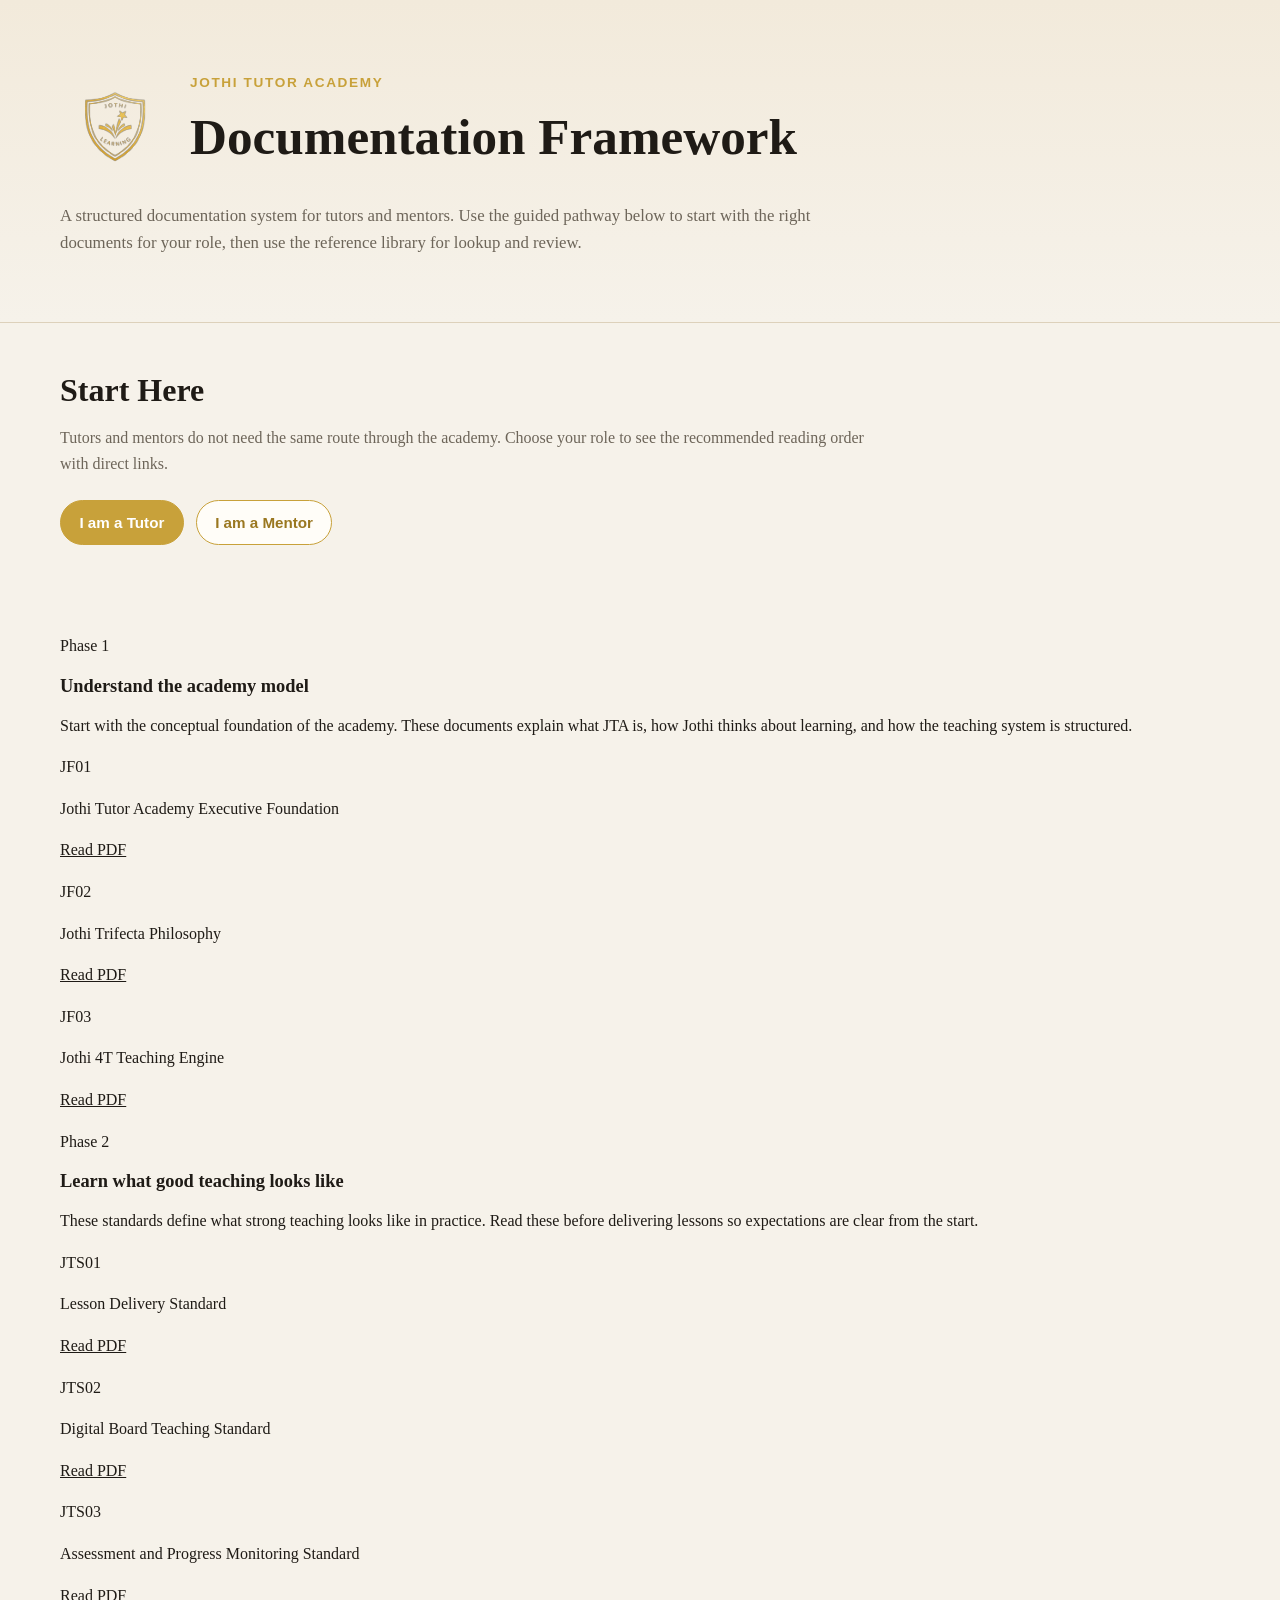
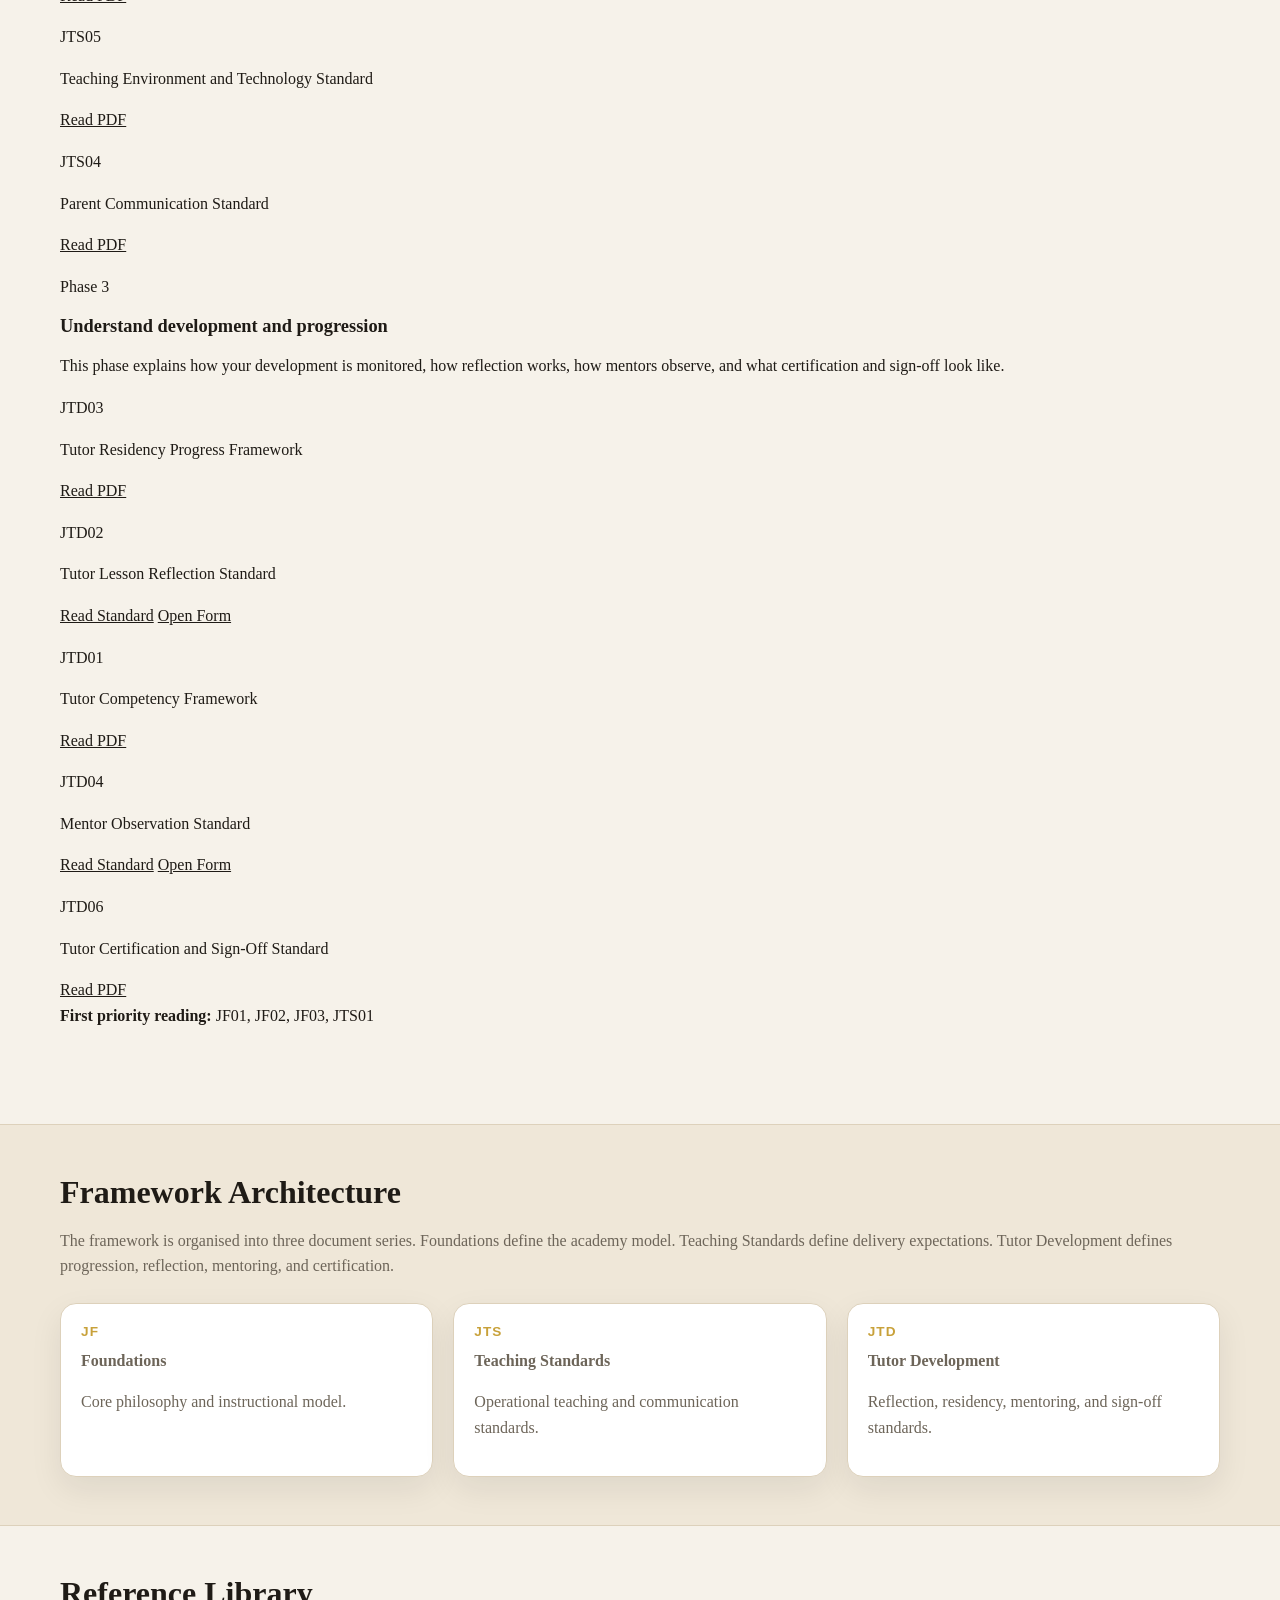
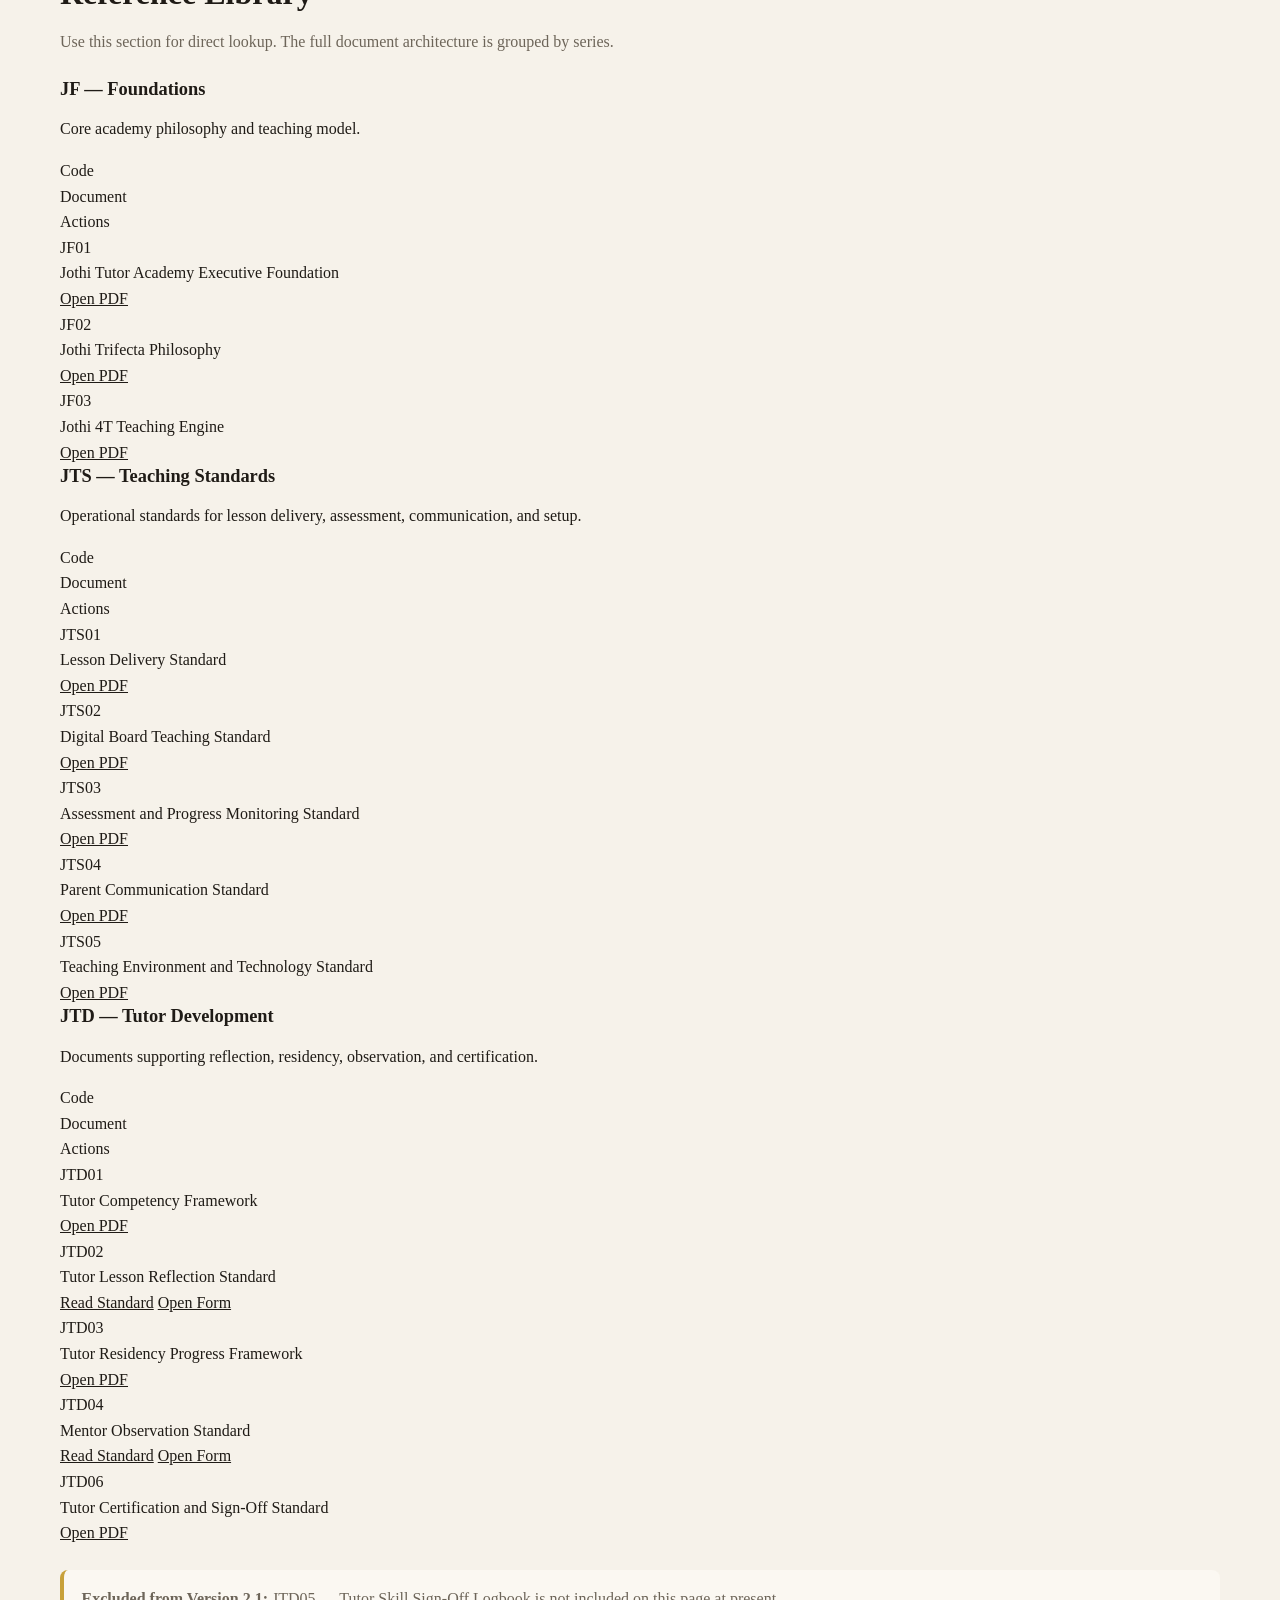
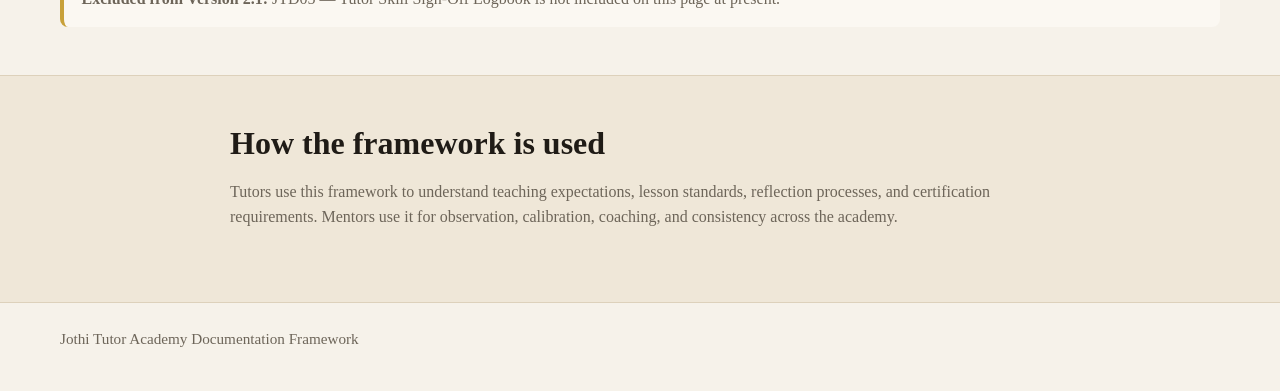
==== index.html @ 6559cfa9 "Update index.html" ====
<!DOCTYPE html>
<html lang="en">
<head>
  <meta charset="UTF-8" />
  <meta name="viewport" content="width=device-width, initial-scale=1.0" />
  <title>Jothi Tutor Academy | Documentation Framework</title>
  <meta
    name="description"
    content="Jothi Tutor Academy documentation framework for tutors and mentors."
  />
  <link rel="stylesheet" href="style.css" />
</head>
<body>
  <header class="site-header">
    <div class="container">
      <div class="brand-lockup">
        <img src="logo.svg" alt="Jothi Learning logo" class="brand-logo" />
        <div class="brand-copy">
          <p class="eyebrow">Jothi Tutor Academy</p>
          <h1>Documentation Framework</h1>
        </div>
      </div>

      <p class="hero-text">
        A structured documentation system for tutors and mentors. Use the guided
        pathway below to start with the right documents for your role, then use
        the reference library for lookup and review.
      </p>
    </div>
  </header>

  <main>
    <section class="pathways-section">
      <div class="container">
        <div class="section-heading narrow">
          <h2>Start Here</h2>
          <p>
            Tutors and mentors do not need the same route through the academy.
            Choose your role to see the recommended reading order with direct links.
          </p>
        </div>

        <div class="role-switcher" role="tablist" aria-label="Choose your role">
          <button
            class="role-tab is-active"
            type="button"
            data-role="tutor"
            aria-selected="true"
            aria-controls="panel-tutor"
            id="tab-tutor"
          >
            I am a Tutor
          </button>

          <button
            class="role-tab"
            type="button"
            data-role="mentor"
            aria-selected="false"
            aria-controls="panel-mentor"
            id="tab-mentor"
          >
            I am a Mentor
          </button>
        </div>

        <div class="role-panels">
          <section
            class="role-panel is-visible"
            id="panel-tutor"
            role="tabpanel"
            aria-labelledby="tab-tutor"
          >
            <div class="phase-grid">
              <article class="phase-card">
                <p class="phase-label">Phase 1</p>
                <h3>Understand the academy model</h3>
                <p class="phase-description">
                  Start with the conceptual foundation of the academy. These documents explain what JTA is,
                  how Jothi thinks about learning, and how the teaching system is structured.
                </p>

                <div class="resource-list">
                  <div class="resource-row">
                    <div class="resource-meta">
                      <p class="resource-code">JF01</p>
                      <p class="resource-title">Jothi Tutor Academy Executive Foundation</p>
                    </div>
                    <div class="resource-actions">
                      <a href="pdfs/JF01.pdf" target="_blank" rel="noopener">Read PDF</a>
                    </div>
                  </div>

                  <div class="resource-row">
                    <div class="resource-meta">
                      <p class="resource-code">JF02</p>
                      <p class="resource-title">Jothi Trifecta Philosophy</p>
                    </div>
                    <div class="resource-actions">
                      <a href="pdfs/JF02.pdf" target="_blank" rel="noopener">Read PDF</a>
                    </div>
                  </div>

                  <div class="resource-row">
                    <div class="resource-meta">
                      <p class="resource-code">JF03</p>
                      <p class="resource-title">Jothi 4T Teaching Engine</p>
                    </div>
                    <div class="resource-actions">
                      <a href="pdfs/JF03.pdf" target="_blank" rel="noopener">Read PDF</a>
                    </div>
                  </div>
                </div>
              </article>

              <article class="phase-card">
                <p class="phase-label">Phase 2</p>
                <h3>Learn what good teaching looks like</h3>
                <p class="phase-description">
                  These standards define what strong teaching looks like in practice. Read these before
                  delivering lessons so expectations are clear from the start.
                </p>

                <div class="resource-list">
                  <div class="resource-row">
                    <div class="resource-meta">
                      <p class="resource-code">JTS01</p>
                      <p class="resource-title">Lesson Delivery Standard</p>
                    </div>
                    <div class="resource-actions">
                      <a href="pdfs/JTS01.pdf" target="_blank" rel="noopener">Read PDF</a>
                    </div>
                  </div>

                  <div class="resource-row">
                    <div class="resource-meta">
                      <p class="resource-code">JTS02</p>
                      <p class="resource-title">Digital Board Teaching Standard</p>
                    </div>
                    <div class="resource-actions">
                      <a href="pdfs/JTS02.pdf" target="_blank" rel="noopener">Read PDF</a>
                    </div>
                  </div>

                  <div class="resource-row">
                    <div class="resource-meta">
                      <p class="resource-code">JTS03</p>
                      <p class="resource-title">Assessment and Progress Monitoring Standard</p>
                    </div>
                    <div class="resource-actions">
                      <a href="pdfs/JTS03.pdf" target="_blank" rel="noopener">Read PDF</a>
                    </div>
                  </div>

                  <div class="resource-row">
                    <div class="resource-meta">
                      <p class="resource-code">JTS05</p>
                      <p class="resource-title">Teaching Environment and Technology Standard</p>
                    </div>
                    <div class="resource-actions">
                      <a href="pdfs/JTS05.pdf" target="_blank" rel="noopener">Read PDF</a>
                    </div>
                  </div>

                  <div class="resource-row">
                    <div class="resource-meta">
                      <p class="resource-code">JTS04</p>
                      <p class="resource-title">Parent Communication Standard</p>
                    </div>
                    <div class="resource-actions">
                      <a href="pdfs/JTS04.pdf" target="_blank" rel="noopener">Read PDF</a>
                    </div>
                  </div>
                </div>
              </article>

              <article class="phase-card">
                <p class="phase-label">Phase 3</p>
                <h3>Understand development and progression</h3>
                <p class="phase-description">
                  This phase explains how your development is monitored, how reflection works, how mentors observe,
                  and what certification and sign-off look like.
                </p>

                <div class="resource-list">
                  <div class="resource-row">
                    <div class="resource-meta">
                      <p class="resource-code">JTD03</p>
                      <p class="resource-title">Tutor Residency Progress Framework</p>
                    </div>
                    <div class="resource-actions">
                      <a href="pdfs/JTD03.pdf" target="_blank" rel="noopener">Read PDF</a>
                    </div>
                  </div>

                  <div class="resource-row">
                    <div class="resource-meta">
                      <p class="resource-code">JTD02</p>
                      <p class="resource-title">Tutor Lesson Reflection Standard</p>
                    </div>
                    <div class="resource-actions">
                      <a href="pdfs/JTD02.pdf" target="_blank" rel="noopener">Read Standard</a>
                      <a href="PASTE-YOUR-JTD02-GOOGLE-FORM-URL-HERE" target="_blank" rel="noopener">Open Form</a>
                    </div>
                  </div>

                  <div class="resource-row">
                    <div class="resource-meta">
                      <p class="resource-code">JTD01</p>
                      <p class="resource-title">Tutor Competency Framework</p>
                    </div>
                    <div class="resource-actions">
                      <a href="pdfs/JTD01.pdf" target="_blank" rel="noopener">Read PDF</a>
                    </div>
                  </div>

                  <div class="resource-row">
                    <div class="resource-meta">
                      <p class="resource-code">JTD04</p>
                      <p class="resource-title">Mentor Observation Standard</p>
                    </div>
                    <div class="resource-actions">
                      <a href="pdfs/JTD04.pdf" target="_blank" rel="noopener">Read Standard</a>
                      <a href="PASTE-YOUR-JTD04-GOOGLE-FORM-URL-HERE" target="_blank" rel="noopener">Open Form</a>
                    </div>
                  </div>

                  <div class="resource-row">
                    <div class="resource-meta">
                      <p class="resource-code">JTD06</p>
                      <p class="resource-title">Tutor Certification and Sign-Off Standard</p>
                    </div>
                    <div class="resource-actions">
                      <a href="pdfs/JTD06.pdf" target="_blank" rel="noopener">Read PDF</a>
                    </div>
                  </div>
                </div>

                <div class="priority-note">
                  <strong>First priority reading:</strong> JF01, JF02, JF03, JTS01
                </div>
              </article>
            </div>
          </section>

          <section
            class="role-panel"
            id="panel-mentor"
            role="tabpanel"
            aria-labelledby="tab-mentor"
            hidden
          >
            <div class="phase-grid">
              <article class="phase-card">
                <p class="phase-label">Phase 1</p>
                <h3>Understand the academy model</h3>
                <p class="phase-description">
                  Start with the academy foundation, the Trifecta philosophy, and the 4T teaching model.
                  This gives the conceptual frame for all mentoring decisions.
                </p>

                <div class="resource-list">
                  <div class="resource-row">
                    <div class="resource-meta">
                      <p class="resource-code">JF01</p>
                      <p class="resource-title">Jothi Tutor Academy Executive Foundation</p>
                    </div>
                    <div class="resource-actions">
                      <a href="pdfs/JF01.pdf" target="_blank" rel="noopener">Read PDF</a>
                    </div>
                  </div>

                  <div class="resource-row">
                    <div class="resource-meta">
                      <p class="resource-code">JF02</p>
                      <p class="resource-title">Jothi Trifecta Philosophy</p>
                    </div>
                    <div class="resource-actions">
                      <a href="pdfs/JF02.pdf" target="_blank" rel="noopener">Read PDF</a>
                    </div>
                  </div>

                  <div class="resource-row">
                    <div class="resource-meta">
                      <p class="resource-code">JF03</p>
                      <p class="resource-title">Jothi 4T Teaching Engine</p>
                    </div>
                    <div class="resource-actions">
                      <a href="pdfs/JF03.pdf" target="_blank" rel="noopener">Read PDF</a>
                    </div>
                  </div>
                </div>
              </article>

              <article class="phase-card">
                <p class="phase-label">Phase 2</p>
                <h3>Understand mentor-facing development logic</h3>
                <p class="phase-description">
                  This phase explains the tutor development pathway, competency model, reflection process,
                  mentor observation, and final certification logic.
                </p>

                <div class="resource-list">
                  <div class="resource-row">
                    <div class="resource-meta">
                      <p class="resource-code">JTD03</p>
                      <p class="resource-title">Tutor Residency Progress Framework</p>
                    </div>
                    <div class="resource-actions">
                      <a href="pdfs/JTD03.pdf" target="_blank" rel="noopener">Read PDF</a>
                    </div>
                  </div>

                  <div class="resource-row">
                    <div class="resource-meta">
                      <p class="resource-code">JTD01</p>
                      <p class="resource-title">Tutor Competency Framework</p>
                    </div>
                    <div class="resource-actions">
                      <a href="pdfs/JTD01.pdf" target="_blank" rel="noopener">Read PDF</a>
                    </div>
                  </div>

                  <div class="resource-row">
                    <div class="resource-meta">
                      <p class="resource-code">JTD02</p>
                      <p class="resource-title">Tutor Lesson Reflection Standard</p>
                    </div>
                    <div class="resource-actions">
                      <a href="pdfs/JTD02.pdf" target="_blank" rel="noopener">Read Standard</a>
                      <a href="PASTE-YOUR-JTD02-GOOGLE-FORM-URL-HERE" target="_blank" rel="noopener">Open Form</a>
                    </div>
                  </div>

                  <div class="resource-row">
                    <div class="resource-meta">
                      <p class="resource-code">JTD04</p>
                      <p class="resource-title">Mentor Observation Standard</p>
                    </div>
                    <div class="resource-actions">
                      <a href="pdfs/JTD04.pdf" target="_blank" rel="noopener">Read Standard</a>
                      <a href="PASTE-YOUR-JTD04-GOOGLE-FORM-URL-HERE" target="_blank" rel="noopener">Open Form</a>
                    </div>
                  </div>

                  <div class="resource-row">
                    <div class="resource-meta">
                      <p class="resource-code">JTD06</p>
                      <p class="resource-title">Tutor Certification and Sign-Off Standard</p>
                    </div>
                    <div class="resource-actions">
                      <a href="pdfs/JTD06.pdf" target="_blank" rel="noopener">Read PDF</a>
                    </div>
                  </div>
                </div>
              </article>

              <article class="phase-card">
                <p class="phase-label">Phase 3</p>
                <h3>Calibrate against teaching standards</h3>
                <p class="phase-description">
                  Read these standards after the development logic so your lesson observations, feedback,
                  and coaching are grounded in the academy’s operational teaching expectations.
                </p>

                <div class="resource-list">
                  <div class="resource-row">
                    <div class="resource-meta">
                      <p class="resource-code">JTS01</p>
                      <p class="resource-title">Lesson Delivery Standard</p>
                    </div>
                    <div class="resource-actions">
                      <a href="pdfs/JTS01.pdf" target="_blank" rel="noopener">Read PDF</a>
                    </div>
                  </div>

                  <div class="resource-row">
                    <div class="resource-meta">
                      <p class="resource-code">JTS02</p>
                      <p class="resource-title">Digital Board Teaching Standard</p>
                    </div>
                    <div class="resource-actions">
                      <a href="pdfs/JTS02.pdf" target="_blank" rel="noopener">Read PDF</a>
                    </div>
                  </div>

                  <div class="resource-row">
                    <div class="resource-meta">
                      <p class="resource-code">JTS03</p>
                      <p class="resource-title">Assessment and Progress Monitoring Standard</p>
                    </div>
                    <div class="resource-actions">
                      <a href="pdfs/JTS03.pdf" target="_blank" rel="noopener">Read PDF</a>
                    </div>
                  </div>

                  <div class="resource-row">
                    <div class="resource-meta">
                      <p class="resource-code">JTS05</p>
                      <p class="resource-title">Teaching Environment and Technology Standard</p>
                    </div>
                    <div class="resource-actions">
                      <a href="pdfs/JTS05.pdf" target="_blank" rel="noopener">Read PDF</a>
                    </div>
                  </div>

                  <div class="resource-row">
                    <div class="resource-meta">
                      <p class="resource-code">JTS04</p>
                      <p class="resource-title">Parent Communication Standard</p>
                    </div>
                    <div class="resource-actions">
                      <a href="pdfs/JTS04.pdf" target="_blank" rel="noopener">Read PDF</a>
                    </div>
                  </div>
                </div>

                <div class="priority-note">
                  <strong>First priority reading:</strong> JF03, JTD04, JTD01, JTS01
                </div>
              </article>
            </div>
          </section>
        </div>
      </div>
    </section>

    <section class="overview alt-section">
      <div class="container">
        <div class="section-heading">
          <h2>Framework Architecture</h2>
          <p>
            The framework is organised into three document series. Foundations define the academy model.
            Teaching Standards define delivery expectations. Tutor Development defines progression,
            reflection, mentoring, and certification.
          </p>
        </div>

        <div class="architecture-grid">
          <div class="architecture-card">
            <h3>JF</h3>
            <p class="architecture-title">Foundations</p>
            <p>Core philosophy and instructional model.</p>
          </div>

          <div class="architecture-card">
            <h3>JTS</h3>
            <p class="architecture-title">Teaching Standards</p>
            <p>Operational teaching and communication standards.</p>
          </div>

          <div class="architecture-card">
            <h3>JTD</h3>
            <p class="architecture-title">Tutor Development</p>
            <p>Reflection, residency, mentoring, and sign-off standards.</p>
          </div>
        </div>
      </div>
    </section>

    <section class="library-section">
      <div class="container">
        <div class="section-heading">
          <h2>Reference Library</h2>
          <p>
            Use this section for direct lookup. The full document architecture is grouped by series.
          </p>
        </div>

        <div class="library-group">
          <div class="library-header">
            <h3>JF — Foundations</h3>
            <p>Core academy philosophy and teaching model.</p>
          </div>

          <div class="library-table">
            <div class="library-row library-row-head">
              <div>Code</div>
              <div>Document</div>
              <div>Actions</div>
            </div>

            <div class="library-row">
              <div class="library-code">JF01</div>
              <div class="library-title">Jothi Tutor Academy Executive Foundation</div>
              <div class="library-actions">
                <a href="pdfs/JF01.pdf" target="_blank" rel="noopener">Open PDF</a>
              </div>
            </div>

            <div class="library-row">
              <div class="library-code">JF02</div>
              <div class="library-title">Jothi Trifecta Philosophy</div>
              <div class="library-actions">
                <a href="pdfs/JF02.pdf" target="_blank" rel="noopener">Open PDF</a>
              </div>
            </div>

            <div class="library-row">
              <div class="library-code">JF03</div>
              <div class="library-title">Jothi 4T Teaching Engine</div>
              <div class="library-actions">
                <a href="pdfs/JF03.pdf" target="_blank" rel="noopener">Open PDF</a>
              </div>
            </div>
          </div>
        </div>

        <div class="library-group">
          <div class="library-header">
            <h3>JTS — Teaching Standards</h3>
            <p>Operational standards for lesson delivery, assessment, communication, and setup.</p>
          </div>

          <div class="library-table">
            <div class="library-row library-row-head">
              <div>Code</div>
              <div>Document</div>
              <div>Actions</div>
            </div>

            <div class="library-row">
              <div class="library-code">JTS01</div>
              <div class="library-title">Lesson Delivery Standard</div>
              <div class="library-actions">
                <a href="pdfs/JTS01.pdf" target="_blank" rel="noopener">Open PDF</a>
              </div>
            </div>

            <div class="library-row">
              <div class="library-code">JTS02</div>
              <div class="library-title">Digital Board Teaching Standard</div>
              <div class="library-actions">
                <a href="pdfs/JTS02.pdf" target="_blank" rel="noopener">Open PDF</a>
              </div>
            </div>

            <div class="library-row">
              <div class="library-code">JTS03</div>
              <div class="library-title">Assessment and Progress Monitoring Standard</div>
              <div class="library-actions">
                <a href="pdfs/JTS03.pdf" target="_blank" rel="noopener">Open PDF</a>
              </div>
            </div>

            <div class="library-row">
              <div class="library-code">JTS04</div>
              <div class="library-title">Parent Communication Standard</div>
              <div class="library-actions">
                <a href="pdfs/JTS04.pdf" target="_blank" rel="noopener">Open PDF</a>
              </div>
            </div>

            <div class="library-row">
              <div class="library-code">JTS05</div>
              <div class="library-title">Teaching Environment and Technology Standard</div>
              <div class="library-actions">
                <a href="pdfs/JTS05.pdf" target="_blank" rel="noopener">Open PDF</a>
              </div>
            </div>
          </div>
        </div>

        <div class="library-group">
          <div class="library-header">
            <h3>JTD — Tutor Development</h3>
            <p>Documents supporting reflection, residency, observation, and certification.</p>
          </div>

          <div class="library-table">
            <div class="library-row library-row-head">
              <div>Code</div>
              <div>Document</div>
              <div>Actions</div>
            </div>

            <div class="library-row">
              <div class="library-code">JTD01</div>
              <div class="library-title">Tutor Competency Framework</div>
              <div class="library-actions">
                <a href="pdfs/JTD01.pdf" target="_blank" rel="noopener">Open PDF</a>
              </div>
            </div>

            <div class="library-row">
              <div class="library-code">JTD02</div>
              <div class="library-title">Tutor Lesson Reflection Standard</div>
              <div class="library-actions">
                <a href="pdfs/JTD02.pdf" target="_blank" rel="noopener">Read Standard</a>
                <a href="PASTE-YOUR-JTD02-GOOGLE-FORM-URL-HERE" target="_blank" rel="noopener">Open Form</a>
              </div>
            </div>

            <div class="library-row">
              <div class="library-code">JTD03</div>
              <div class="library-title">Tutor Residency Progress Framework</div>
              <div class="library-actions">
                <a href="pdfs/JTD03.pdf" target="_blank" rel="noopener">Open PDF</a>
              </div>
            </div>

            <div class="library-row">
              <div class="library-code">JTD04</div>
              <div class="library-title">Mentor Observation Standard</div>
              <div class="library-actions">
                <a href="pdfs/JTD04.pdf" target="_blank" rel="noopener">Read Standard</a>
                <a href="PASTE-YOUR-JTD04-GOOGLE-FORM-URL-HERE" target="_blank" rel="noopener">Open Form</a>
              </div>
            </div>

            <div class="library-row">
              <div class="library-code">JTD06</div>
              <div class="library-title">Tutor Certification and Sign-Off Standard</div>
              <div class="library-actions">
                <a href="pdfs/JTD06.pdf" target="_blank" rel="noopener">Open PDF</a>
              </div>
            </div>
          </div>

          <div class="excluded-note" role="note" aria-label="Excluded document note">
            <strong>Excluded from Version 2.1:</strong>
            JTD05 — Tutor Skill Sign-Off Logbook is not included on this page at present.
          </div>
        </div>
      </div>
    </section>

    <section class="usage-section alt-section">
      <div class="container narrow">
        <div class="section-heading">
          <h2>How the framework is used</h2>
          <p>
            Tutors use this framework to understand teaching expectations, lesson standards,
            reflection processes, and certification requirements. Mentors use it for observation,
            calibration, coaching, and consistency across the academy.
          </p>
        </div>
      </div>
    </section>
  </main>

  <footer class="site-footer">
    <div class="container">
      <p>Jothi Tutor Academy Documentation Framework</p>
    </div>
  </footer>

  <script src="script.js"></script>
</body>
</html>
---- style.css ----
:root {
  --bg: #f6f2ea;
  --surface: #ffffff;
  --surface-alt: #efe7d8;
  --text: #1f1b16;
  --muted: #6d6559;
  --border: #ddd1bb;
  --accent: #c8a13a;
  --accent-dark: #9a7720;
  --shadow: 0 12px 32px rgba(31, 27, 22, 0.08);
  --radius: 16px;
  --max-width: 1160px;
}

* {
  box-sizing: border-box;
}

html {
  scroll-behavior: smooth;
}

body {
  margin: 0;
  font-family: Georgia, "Times New Roman", serif;
  background: var(--bg);
  color: var(--text);
  line-height: 1.6;
}

a {
  color: inherit;
}

.container {
  width: min(var(--max-width), calc(100% - 2rem));
  margin: 0 auto;
}

.narrow {
  max-width: 820px;
}

.site-header {
  padding: 4.5rem 0 3rem;
  background: linear-gradient(to bottom, #f2eadb 0%, #f6f2ea 100%);
  border-bottom: 1px solid var(--border);
}

.brand-lockup {
  display: flex;
  align-items: center;
  gap: 1.25rem;
  margin-bottom: 1.25rem;
}

.brand-logo {
  width: 110px;
  height: auto;
  display: block;
  flex-shrink: 0;
}

.brand-copy {
  min-width: 0;
}

.eyebrow {
  margin: 0 0 0.75rem;
  font-size: 0.85rem;
  font-weight: 700;
  letter-spacing: 0.12em;
  text-transform: uppercase;
  color: var(--accent);
  font-family: Arial, Helvetica, sans-serif;
}

h1,
h2,
h3,
h4 {
  margin-top: 0;
  line-height: 1.2;
  color: var(--text);
}

h1 {
  font-size: clamp(2rem, 4vw, 3.4rem);
  margin-bottom: 1rem;
}

h2 {
  font-size: clamp(1.5rem, 2.5vw, 2.1rem);
  margin-bottom: 0.75rem;
}

h3 {
  font-size: 1.15rem;
  margin-bottom: 0.6rem;
}

h4 {
  font-size: 1rem;
}

.hero-text,
.section-heading p,
.series-header p,
.doc-description,
.architecture-card p,
.excluded-note,
.site-footer p,
.pathway-note p {
  color: var(--muted);
}

.hero-text {
  max-width: 760px;
  font-size: 1.05rem;
}

section {
  padding: 3rem 0;
}

.alt-section {
  background: var(--surface-alt);
  border-top: 1px solid var(--border);
  border-bottom: 1px solid var(--border);
}

.section-heading,
.series-header {
  margin-bottom: 1.5rem;
}

.architecture-grid,
.card-grid {
  display: grid;
  gap: 1.25rem;
}

.architecture-grid {
  grid-template-columns: repeat(3, minmax(0, 1fr));
}

.card-grid {
  grid-template-columns: repeat(3, minmax(0, 1fr));
}

.architecture-card,
.doc-card,
.pathway-card {
  background: var(--surface);
  border: 1px solid var(--border);
  border-radius: var(--radius);
  padding: 1.25rem;
  box-shadow: var(--shadow);
}

.architecture-card h3,
.doc-code {
  margin: 0 0 0.45rem;
  color: var(--accent);
  font-family: Arial, Helvetica, sans-serif;
  font-weight: 700;
  letter-spacing: 0.08em;
  text-transform: uppercase;
  font-size: 0.85rem;
}

.architecture-title {
  margin: 0 0 0.4rem;
  font-weight: 700;
  color: var(--text);
}

.doc-card h3 {
  min-height: 3.2rem;
}

.doc-description {
  margin-bottom: 1rem;
}

.actions {
  display: flex;
  flex-wrap: wrap;
  gap: 0.75rem;
  margin-top: auto;
}

.actions a {
  display: inline-flex;
  align-items: center;
  justify-content: center;
  min-height: 42px;
  padding: 0.7rem 1rem;
  text-decoration: none;
  border-radius: 999px;
  border: 1px solid var(--accent);
  color: var(--accent-dark);
  background: #fffdf8;
  font-family: Arial, Helvetica, sans-serif;
  font-size: 0.95rem;
  font-weight: 600;
  transition: background 0.2s ease, color 0.2s ease, border-color 0.2s ease, transform 0.2s ease;
}

.actions a:hover,
.actions a:focus {
  background: var(--accent);
  color: #ffffff;
  border-color: var(--accent);
  outline: none;
  transform: translateY(-1px);
}

.excluded-note {
  margin-top: 1.5rem;
  padding: 1rem 1.1rem;
  border-left: 4px solid var(--accent);
  background: #fbf8f2;
  border-radius: 8px;
}

.pathways-section {
  padding: 3rem 0;
}

.role-switcher {
  display: flex;
  flex-wrap: wrap;
  gap: 0.75rem;
  margin: 1.5rem 0;
}

.role-tab {
  appearance: none;
  border: 1px solid var(--accent);
  background: #fffdf8;
  color: var(--accent-dark);
  border-radius: 999px;
  padding: 0.8rem 1.15rem;
  font-family: Arial, Helvetica, sans-serif;
  font-size: 0.95rem;
  font-weight: 600;
  cursor: pointer;
  transition: background 0.2s ease, color 0.2s ease, border-color 0.2s ease;
}

.role-tab:hover,
.role-tab:focus {
  background: #f5ecd4;
  outline: none;
}

.role-tab.is-active {
  background: var(--accent);
  color: #ffffff;
  border-color: var(--accent);
}

.role-panels {
  display: block;
}

.role-panel {
  display: none;
}

.role-panel.is-visible {
  display: block;
}

.pathway-label {
  margin: 0 0 0.6rem;
  color: var(--accent);
  font-family: Arial, Helvetica, sans-serif;
  font-size: 0.82rem;
  font-weight: 700;
  letter-spacing: 0.08em;
  text-transform: uppercase;
}

.pathway-card h3 {
  margin-bottom: 1rem;
}

.pathway-phase + .pathway-phase {
  margin-top: 1.1rem;
}

.pathway-phase h4 {
  margin: 0 0 0.55rem;
  font-size: 1rem;
  color: var(--text);
}

.pathway-phase ul {
  margin: 0;
  padding-left: 1.2rem;
}

.pathway-phase li {
  margin-bottom: 0.45rem;
  color: var(--muted);
}

.pathway-phase a {
  text-decoration: none;
  color: var(--accent-dark);
}

.pathway-phase a:hover,
.pathway-phase a:focus {
  text-decoration: underline;
}

.pathway-note {
  margin-top: 1.25rem;
  padding-top: 1rem;
  border-top: 1px solid var(--border);
}

.doc-card {
  scroll-margin-top: 100px;
}

.site-footer {
  padding: 1.5rem 0 2.5rem;
}

.site-footer p {
  margin: 0;
  font-size: 0.95rem;
}

@media (max-width: 960px) {
  .architecture-grid,
  .card-grid {
    grid-template-columns: repeat(2, minmax(0, 1fr));
  }
}

@media (max-width: 640px) {
  .site-header {
    padding: 3.5rem 0 2.5rem;
  }

  section {
    padding: 2.25rem 0;
  }

  .architecture-grid,
  .card-grid {
    grid-template-columns: 1fr;
  }

  .doc-card h3 {
    min-height: auto;
  }

  .actions {
    flex-direction: column;
  }

  .actions a {
    width: 100%;
  }

  .brand-lockup {
    flex-direction: column;
    align-items: flex-start;
    gap: 0.9rem;
  }

  .brand-logo {
    width: 82px;
  }

  .role-switcher {
    flex-direction: column;
  }

  .role-tab {
    width: 100%;
    text-align: left;
  }
}
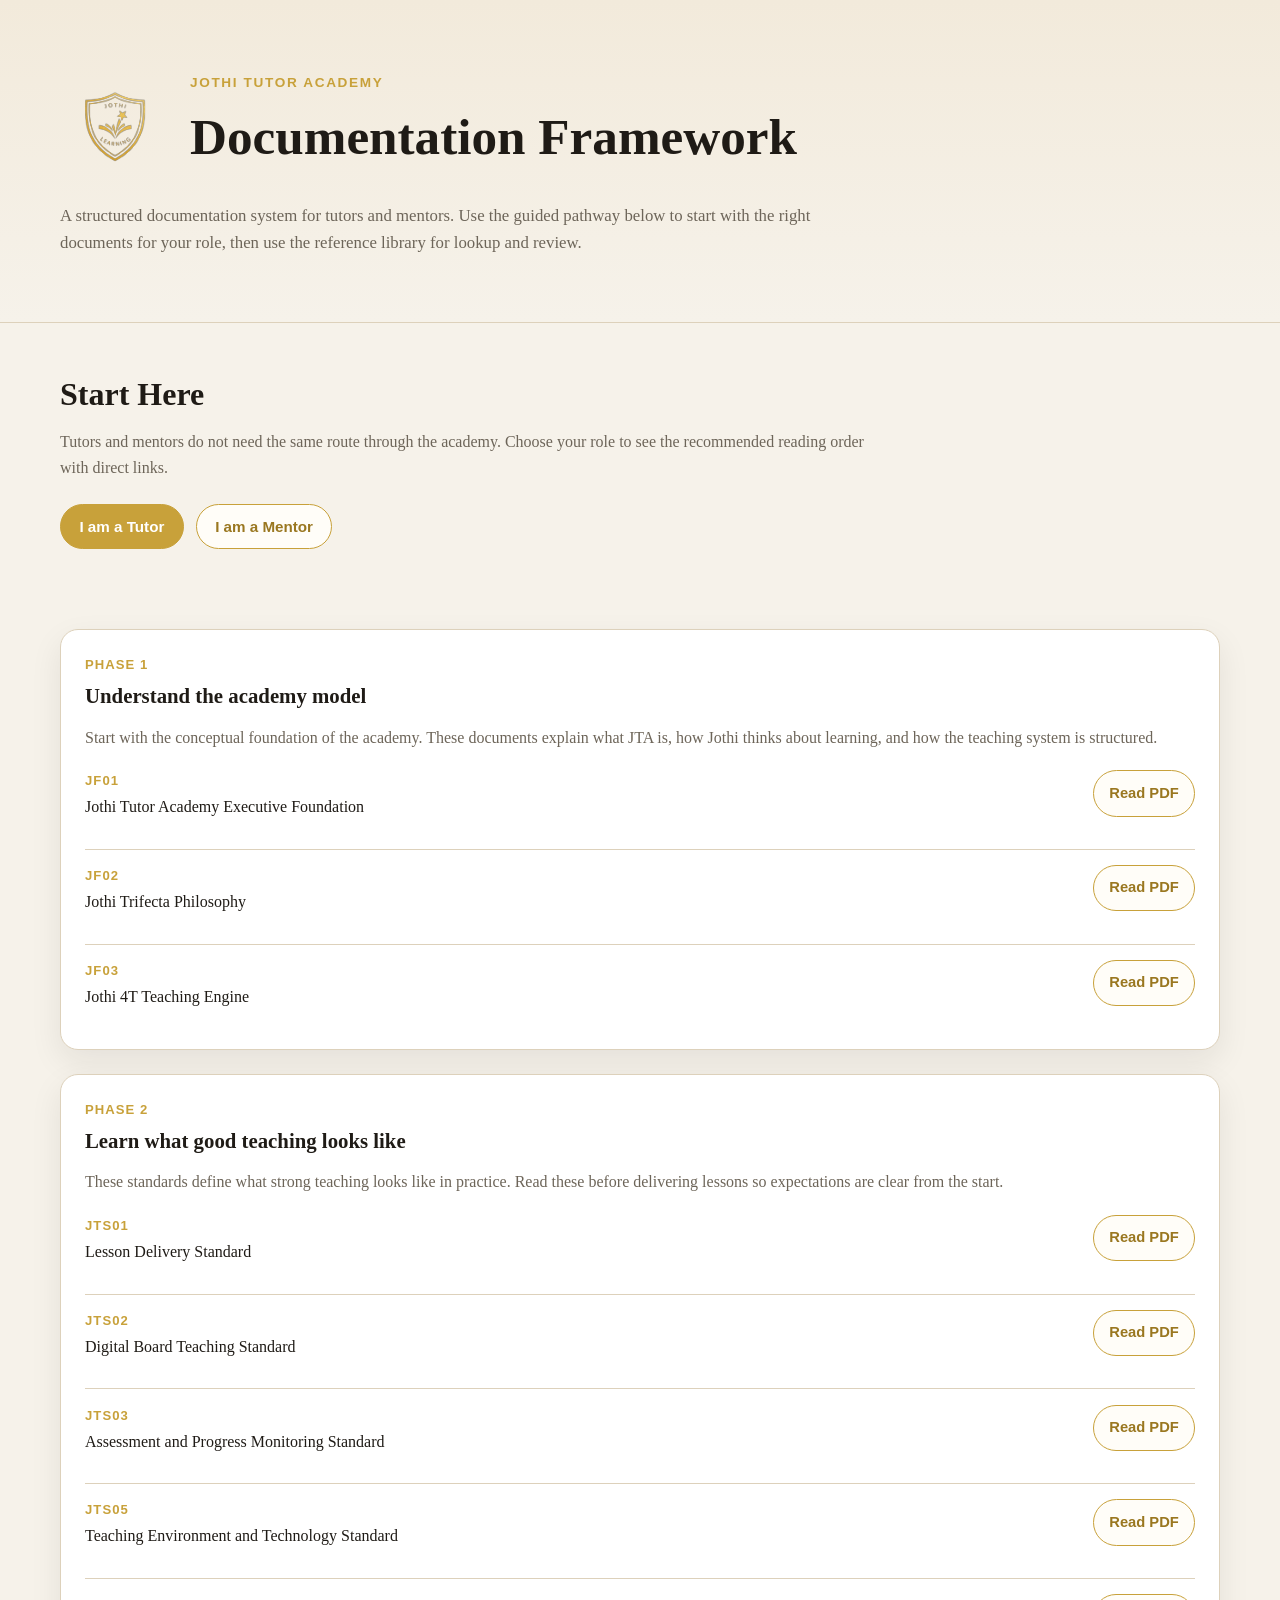
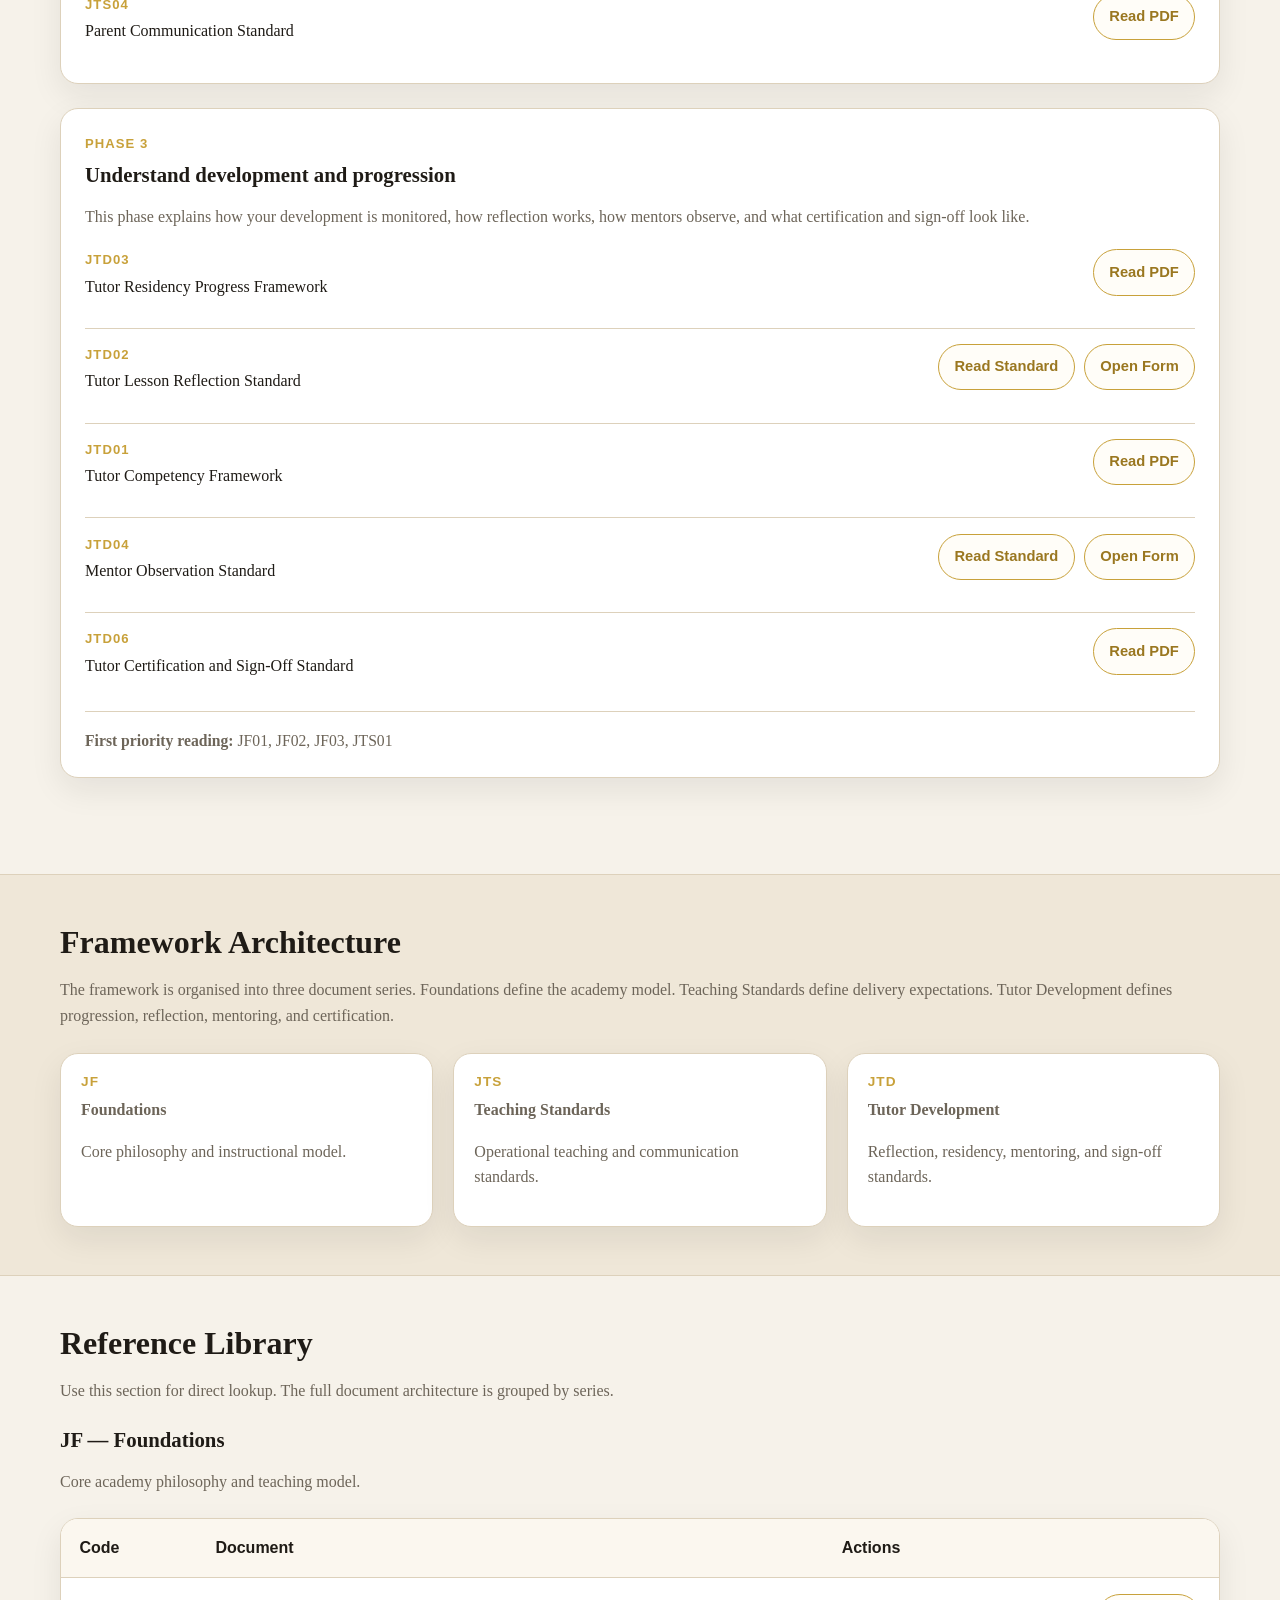
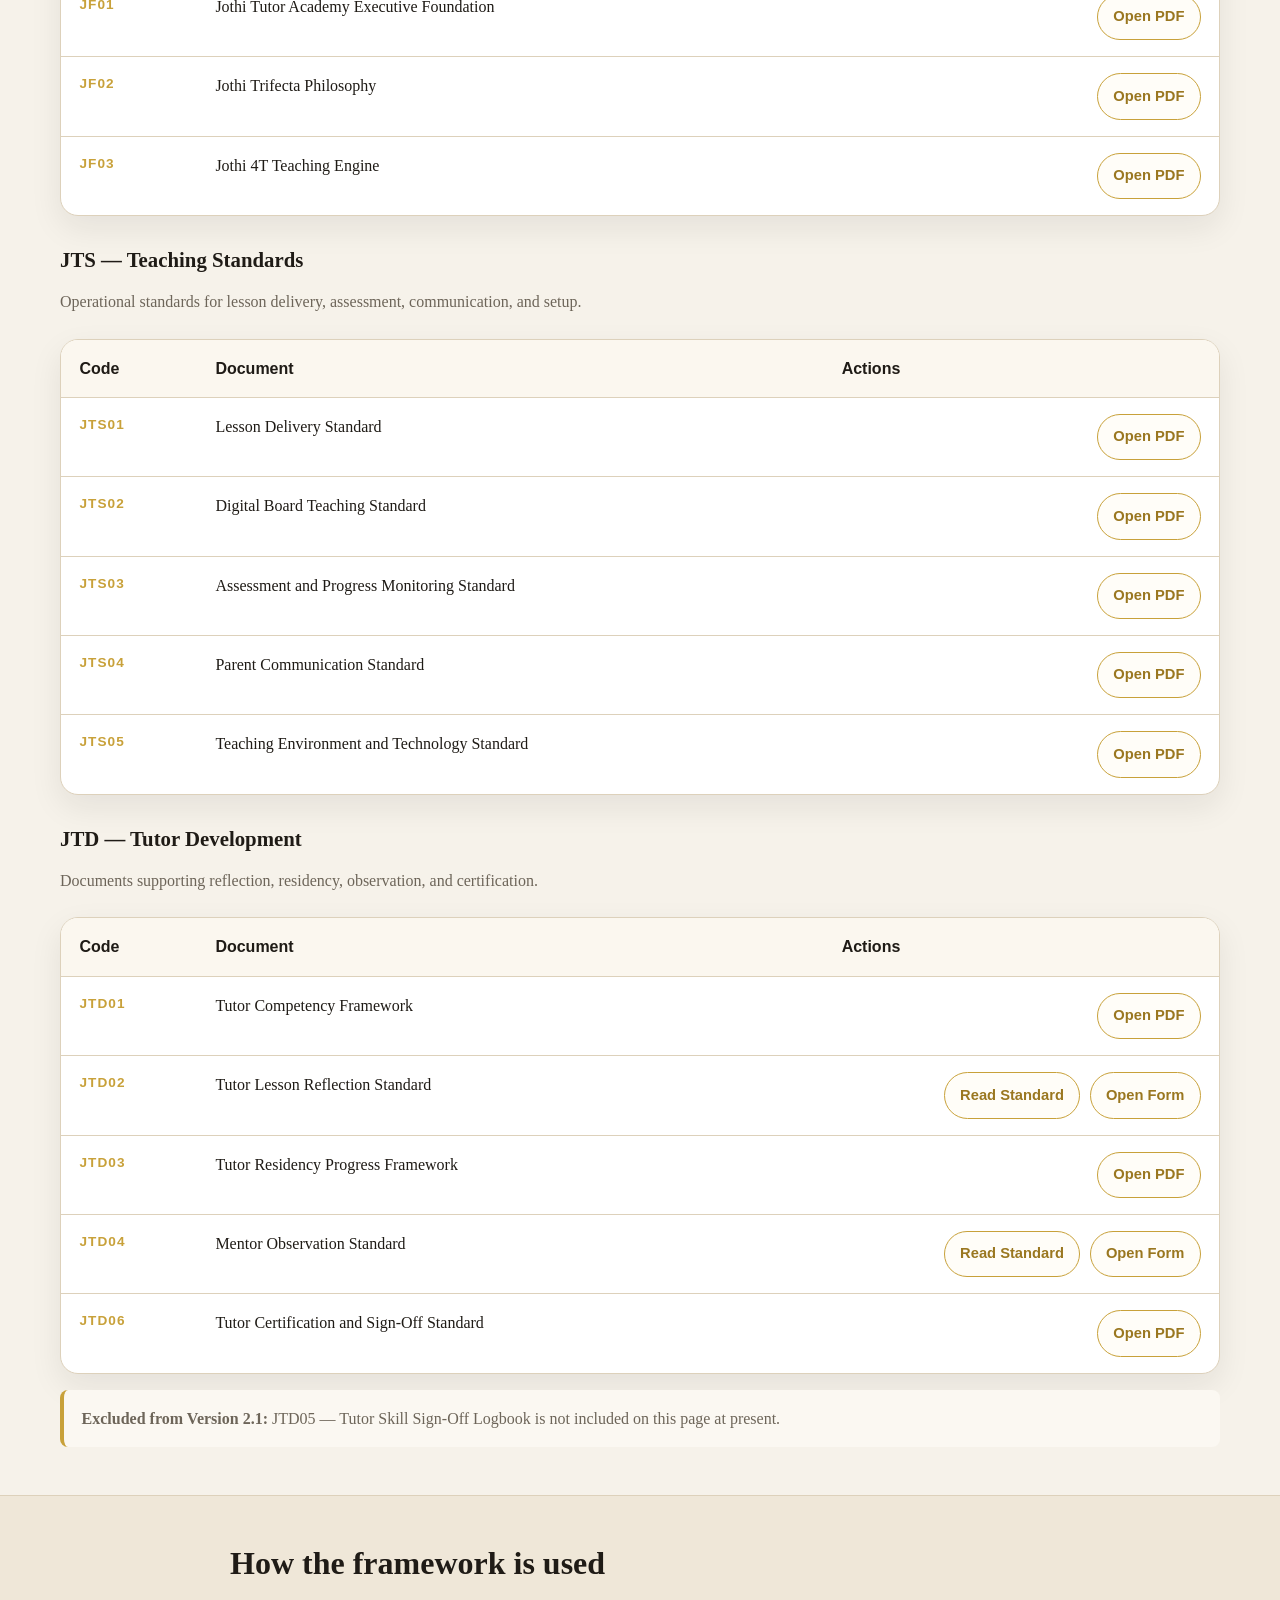
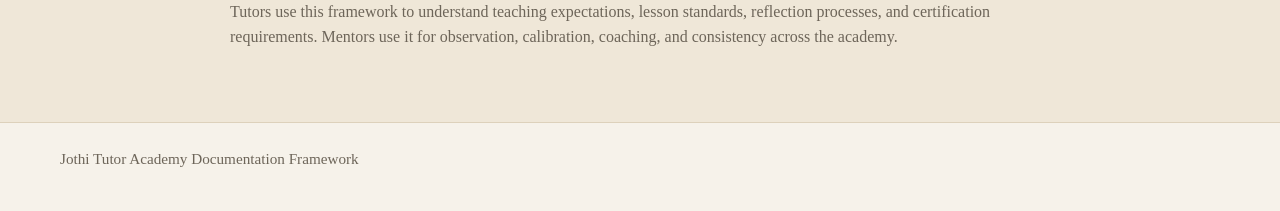
==== commit c47a0826: "Update print statement from 'Hello' to 'Goodbye'" ====
--- a/index.html
+++ b/index.html
@@ -200,7 +200,7 @@
                     </div>
                     <div class="resource-actions">
                       <a href="pdfs/JTD02.pdf" target="_blank" rel="noopener">Read Standard</a>
-                      <a href="PASTE-YOUR-JTD02-GOOGLE-FORM-URL-HERE" target="_blank" rel="noopener">Open Form</a>
+                      <a href="https://forms.gle/5dKQGjmGvxsYjr716" target="_blank" rel="noopener">Open Form</a>
                     </div>
                   </div>
 
--- a/style.css
+++ b/style.css
@@ -8,7 +8,7 @@
   --accent: #c8a13a;
   --accent-dark: #9a7720;
   --shadow: 0 12px 32px rgba(31, 27, 22, 0.08);
-  --radius: 16px;
+  --radius: 18px;
   --max-width: 1160px;
 }
 
@@ -77,8 +77,7 @@
 
 h1,
 h2,
-h3,
-h4 {
+h3 {
   margin-top: 0;
   line-height: 1.2;
   color: var(--text);
@@ -95,22 +94,18 @@
 }
 
 h3 {
-  font-size: 1.15rem;
-  margin-bottom: 0.6rem;
-}
-
-h4 {
-  font-size: 1rem;
+  font-size: 1.3rem;
+  margin-bottom: 0.75rem;
 }
 
 .hero-text,
 .section-heading p,
-.series-header p,
-.doc-description,
+.library-header p,
 .architecture-card p,
 .excluded-note,
 .site-footer p,
-.pathway-note p {
+.phase-description,
+.priority-note {
   color: var(--muted);
 }
 
@@ -130,109 +125,19 @@
 }
 
 .section-heading,
-.series-header {
+.library-header {
   margin-bottom: 1.5rem;
 }
 
-.architecture-grid,
-.card-grid {
-  display: grid;
-  gap: 1.25rem;
-}
-
-.architecture-grid {
-  grid-template-columns: repeat(3, minmax(0, 1fr));
-}
-
-.card-grid {
-  grid-template-columns: repeat(3, minmax(0, 1fr));
-}
-
-.architecture-card,
-.doc-card,
-.pathway-card {
-  background: var(--surface);
-  border: 1px solid var(--border);
-  border-radius: var(--radius);
-  padding: 1.25rem;
-  box-shadow: var(--shadow);
-}
-
-.architecture-card h3,
-.doc-code {
-  margin: 0 0 0.45rem;
-  color: var(--accent);
-  font-family: Arial, Helvetica, sans-serif;
-  font-weight: 700;
-  letter-spacing: 0.08em;
-  text-transform: uppercase;
-  font-size: 0.85rem;
-}
-
-.architecture-title {
-  margin: 0 0 0.4rem;
-  font-weight: 700;
-  color: var(--text);
-}
-
-.doc-card h3 {
-  min-height: 3.2rem;
-}
-
-.doc-description {
-  margin-bottom: 1rem;
-}
-
-.actions {
-  display: flex;
-  flex-wrap: wrap;
-  gap: 0.75rem;
-  margin-top: auto;
-}
-
-.actions a {
-  display: inline-flex;
-  align-items: center;
-  justify-content: center;
-  min-height: 42px;
-  padding: 0.7rem 1rem;
-  text-decoration: none;
-  border-radius: 999px;
-  border: 1px solid var(--accent);
-  color: var(--accent-dark);
-  background: #fffdf8;
-  font-family: Arial, Helvetica, sans-serif;
-  font-size: 0.95rem;
-  font-weight: 600;
-  transition: background 0.2s ease, color 0.2s ease, border-color 0.2s ease, transform 0.2s ease;
-}
-
-.actions a:hover,
-.actions a:focus {
-  background: var(--accent);
-  color: #ffffff;
-  border-color: var(--accent);
-  outline: none;
-  transform: translateY(-1px);
-}
-
-.excluded-note {
-  margin-top: 1.5rem;
-  padding: 1rem 1.1rem;
-  border-left: 4px solid var(--accent);
-  background: #fbf8f2;
-  border-radius: 8px;
-}
-
 .pathways-section {
-  padding: 3rem 0;
+  padding-top: 3.25rem;
 }
 
 .role-switcher {
   display: flex;
   flex-wrap: wrap;
   gap: 0.75rem;
-  margin: 1.5rem 0;
+  margin: 1.5rem 0 2rem;
 }
 
 .role-tab {
@@ -261,10 +166,6 @@
   border-color: var(--accent);
 }
 
-.role-panels {
-  display: block;
-}
-
 .role-panel {
   display: none;
 }
@@ -273,8 +174,21 @@
   display: block;
 }
 
-.pathway-label {
-  margin: 0 0 0.6rem;
+.phase-grid {
+  display: grid;
+  gap: 1.5rem;
+}
+
+.phase-card {
+  background: var(--surface);
+  border: 1px solid var(--border);
+  border-radius: var(--radius);
+  padding: 1.5rem;
+  box-shadow: var(--shadow);
+}
+
+.phase-label {
+  margin: 0 0 0.55rem;
   color: var(--accent);
   font-family: Arial, Helvetica, sans-serif;
   font-size: 0.82rem;
@@ -283,48 +197,174 @@
   text-transform: uppercase;
 }
 
-.pathway-card h3 {
-  margin-bottom: 1rem;
-}
-
-.pathway-phase + .pathway-phase {
+.phase-description {
+  margin-bottom: 1.1rem;
+}
+
+.resource-list {
+  display: flex;
+  flex-direction: column;
+  gap: 0.85rem;
+}
+
+.resource-row {
+  display: flex;
+  justify-content: space-between;
+  gap: 1rem;
+  padding: 0.95rem 0;
+  border-top: 1px solid var(--border);
+}
+
+.resource-row:first-child {
+  border-top: 0;
+  padding-top: 0.15rem;
+}
+
+.resource-meta {
+  min-width: 0;
+}
+
+.resource-code {
+  margin: 0 0 0.2rem;
+  color: var(--accent);
+  font-family: Arial, Helvetica, sans-serif;
+  font-size: 0.82rem;
+  font-weight: 700;
+  letter-spacing: 0.08em;
+  text-transform: uppercase;
+}
+
+.resource-title {
+  margin: 0;
+  font-size: 1rem;
+}
+
+.resource-actions,
+.library-actions {
+  display: flex;
+  flex-wrap: wrap;
+  gap: 0.6rem;
+  align-items: flex-start;
+  justify-content: flex-end;
+}
+
+.resource-actions a,
+.library-actions a {
+  display: inline-flex;
+  align-items: center;
+  justify-content: center;
+  min-height: 40px;
+  padding: 0.65rem 0.95rem;
+  text-decoration: none;
+  border-radius: 999px;
+  border: 1px solid var(--accent);
+  color: var(--accent-dark);
+  background: #fffdf8;
+  font-family: Arial, Helvetica, sans-serif;
+  font-size: 0.92rem;
+  font-weight: 600;
+  transition: background 0.2s ease, color 0.2s ease, border-color 0.2s ease, transform 0.2s ease;
+}
+
+.resource-actions a:hover,
+.resource-actions a:focus,
+.library-actions a:hover,
+.library-actions a:focus {
+  background: var(--accent);
+  color: #ffffff;
+  border-color: var(--accent);
+  outline: none;
+  transform: translateY(-1px);
+}
+
+.priority-note {
   margin-top: 1.1rem;
-}
-
-.pathway-phase h4 {
-  margin: 0 0 0.55rem;
-  font-size: 1rem;
-  color: var(--text);
-}
-
-.pathway-phase ul {
-  margin: 0;
-  padding-left: 1.2rem;
-}
-
-.pathway-phase li {
-  margin-bottom: 0.45rem;
-  color: var(--muted);
-}
-
-.pathway-phase a {
-  text-decoration: none;
-  color: var(--accent-dark);
-}
-
-.pathway-phase a:hover,
-.pathway-phase a:focus {
-  text-decoration: underline;
-}
-
-.pathway-note {
-  margin-top: 1.25rem;
   padding-top: 1rem;
   border-top: 1px solid var(--border);
-}
-
-.doc-card {
-  scroll-margin-top: 100px;
+  font-size: 0.98rem;
+}
+
+.architecture-grid {
+  display: grid;
+  grid-template-columns: repeat(3, minmax(0, 1fr));
+  gap: 1.25rem;
+}
+
+.architecture-card {
+  background: var(--surface);
+  border: 1px solid var(--border);
+  border-radius: var(--radius);
+  padding: 1.25rem;
+  box-shadow: var(--shadow);
+}
+
+.architecture-card h3 {
+  margin: 0 0 0.45rem;
+  color: var(--accent);
+  font-family: Arial, Helvetica, sans-serif;
+  font-weight: 700;
+  letter-spacing: 0.08em;
+  text-transform: uppercase;
+  font-size: 0.85rem;
+}
+
+.architecture-title {
+  margin: 0 0 0.35rem;
+  font-weight: 700;
+  color: var(--text);
+}
+
+.library-group + .library-group {
+  margin-top: 2rem;
+}
+
+.library-table {
+  border: 1px solid var(--border);
+  border-radius: var(--radius);
+  overflow: hidden;
+  background: var(--surface);
+  box-shadow: var(--shadow);
+}
+
+.library-row {
+  display: grid;
+  grid-template-columns: 120px 1.7fr 1fr;
+  gap: 1rem;
+  padding: 1rem 1.15rem;
+  align-items: start;
+  border-top: 1px solid var(--border);
+}
+
+.library-row:first-child {
+  border-top: 0;
+}
+
+.library-row-head {
+  background: #fbf7ef;
+  font-family: Arial, Helvetica, sans-serif;
+  font-weight: 700;
+  color: var(--text);
+}
+
+.library-code {
+  color: var(--accent);
+  font-family: Arial, Helvetica, sans-serif;
+  font-weight: 700;
+  letter-spacing: 0.08em;
+  text-transform: uppercase;
+  font-size: 0.85rem;
+}
+
+.library-title {
+  font-size: 1rem;
+}
+
+.excluded-note {
+  margin-top: 1rem;
+  padding: 1rem 1.1rem;
+  border-left: 4px solid var(--accent);
+  background: #fbf8f2;
+  border-radius: 8px;
 }
 
 .site-footer {
@@ -337,9 +377,36 @@
 }
 
 @media (max-width: 960px) {
-  .architecture-grid,
-  .card-grid {
-    grid-template-columns: repeat(2, minmax(0, 1fr));
+  .architecture-grid {
+    grid-template-columns: 1fr;
+  }
+
+  .library-row {
+    grid-template-columns: 100px 1.4fr 1fr;
+  }
+}
+
+@media (max-width: 720px) {
+  .resource-row {
+    flex-direction: column;
+  }
+
+  .resource-actions,
+  .library-actions {
+    justify-content: flex-start;
+  }
+
+  .library-row {
+    grid-template-columns: 1fr;
+    gap: 0.6rem;
+  }
+
+  .library-row-head {
+    display: none;
+  }
+
+  .library-row {
+    padding: 1rem;
   }
 }
 
@@ -350,23 +417,6 @@
 
   section {
     padding: 2.25rem 0;
-  }
-
-  .architecture-grid,
-  .card-grid {
-    grid-template-columns: 1fr;
-  }
-
-  .doc-card h3 {
-    min-height: auto;
-  }
-
-  .actions {
-    flex-direction: column;
-  }
-
-  .actions a {
-    width: 100%;
   }
 
   .brand-lockup {
@@ -387,4 +437,9 @@
     width: 100%;
     text-align: left;
   }
-}+
+  .resource-actions a,
+  .library-actions a {
+    width: 100%;
+  }
+}
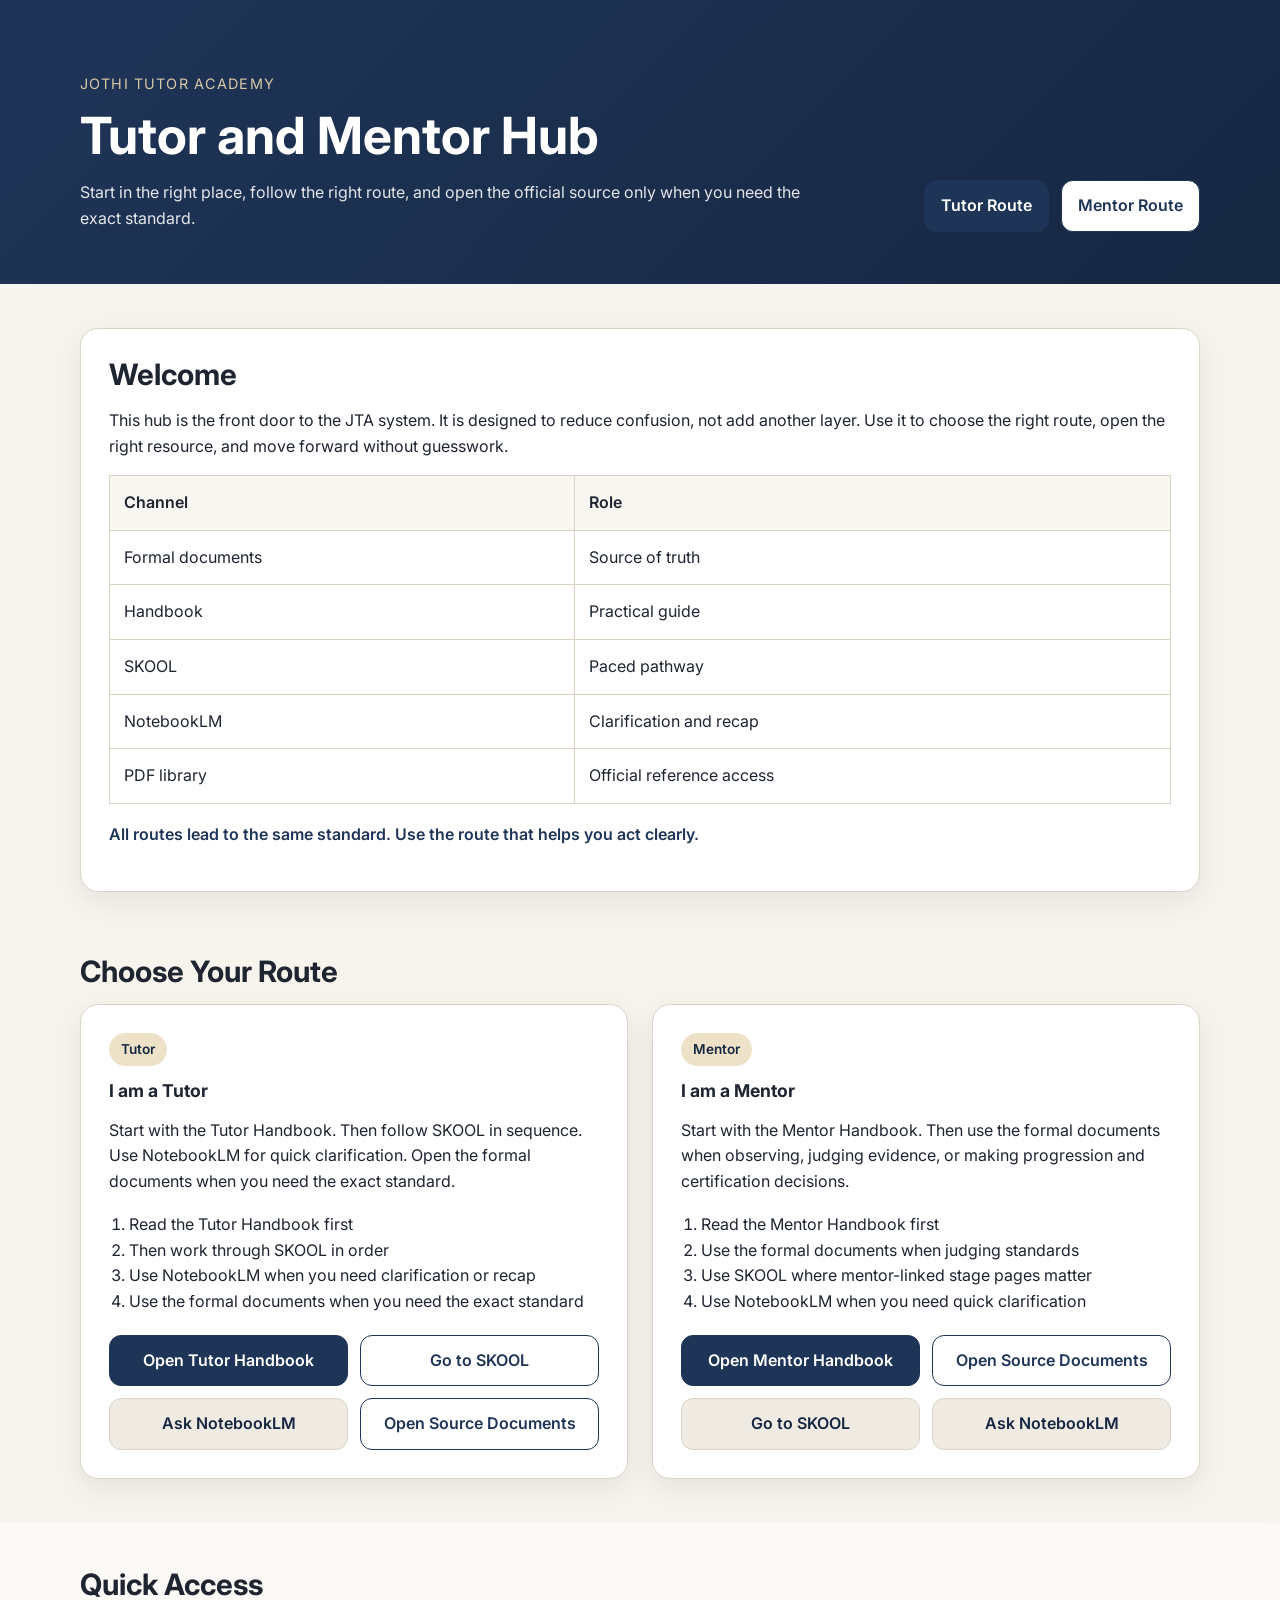
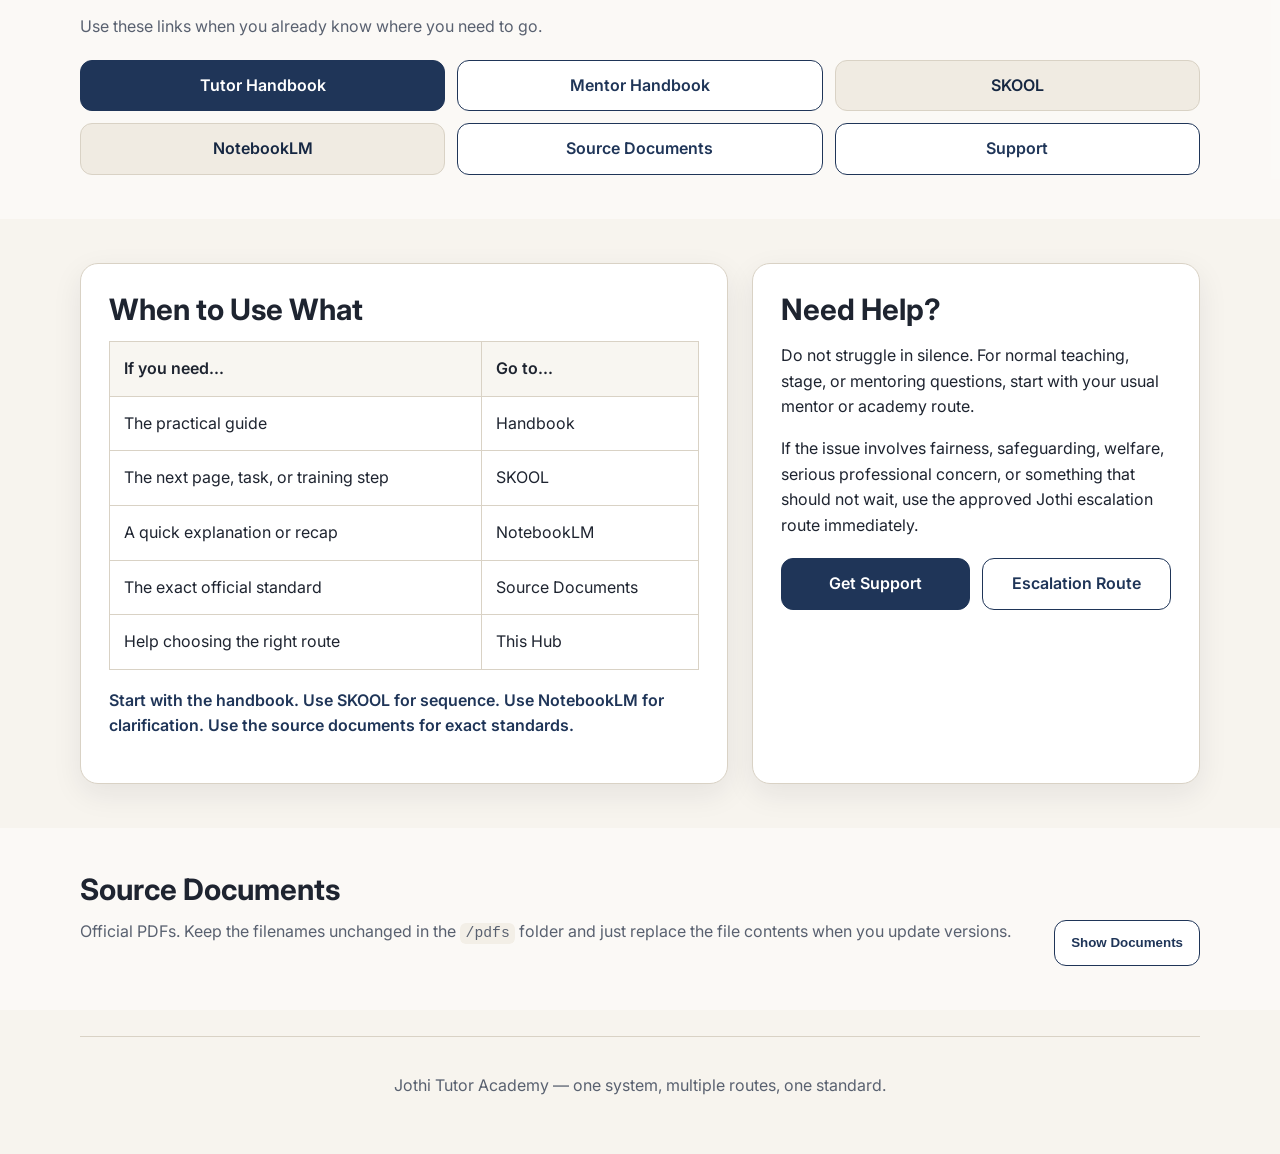
==== commit 156239fe: "Add files via upload" ====
--- a/index.html
+++ b/index.html
@@ -1,650 +1,216 @@
-<!DOCTYPE html>
-<html lang="en">
-<head>
-  <meta charset="UTF-8" />
-  <meta name="viewport" content="width=device-width, initial-scale=1.0" />
-  <title>Jothi Tutor Academy | Documentation Framework</title>
-  <meta
-    name="description"
-    content="Jothi Tutor Academy documentation framework for tutors and mentors."
-  />
-  <link rel="stylesheet" href="style.css" />
-</head>
-<body>
-  <header class="site-header">
-    <div class="container">
-      <div class="brand-lockup">
-        <img src="logo.svg" alt="Jothi Learning logo" class="brand-logo" />
-        <div class="brand-copy">
-          <p class="eyebrow">Jothi Tutor Academy</p>
-          <h1>Documentation Framework</h1>
-        </div>
-      </div>
-
-      <p class="hero-text">
-        A structured documentation system for tutors and mentors. Use the guided
-        pathway below to start with the right documents for your role, then use
-        the reference library for lookup and review.
-      </p>
-    </div>
-  </header>
-
-  <main>
-    <section class="pathways-section">
-      <div class="container">
-        <div class="section-heading narrow">
-          <h2>Start Here</h2>
-          <p>
-            Tutors and mentors do not need the same route through the academy.
-            Choose your role to see the recommended reading order with direct links.
-          </p>
-        </div>
-
-        <div class="role-switcher" role="tablist" aria-label="Choose your role">
-          <button
-            class="role-tab is-active"
-            type="button"
-            data-role="tutor"
-            aria-selected="true"
-            aria-controls="panel-tutor"
-            id="tab-tutor"
-          >
-            I am a Tutor
-          </button>
-
-          <button
-            class="role-tab"
-            type="button"
-            data-role="mentor"
-            aria-selected="false"
-            aria-controls="panel-mentor"
-            id="tab-mentor"
-          >
-            I am a Mentor
-          </button>
-        </div>
-
-        <div class="role-panels">
-          <section
-            class="role-panel is-visible"
-            id="panel-tutor"
-            role="tabpanel"
-            aria-labelledby="tab-tutor"
-          >
-            <div class="phase-grid">
-              <article class="phase-card">
-                <p class="phase-label">Phase 1</p>
-                <h3>Understand the academy model</h3>
-                <p class="phase-description">
-                  Start with the conceptual foundation of the academy. These documents explain what JTA is,
-                  how Jothi thinks about learning, and how the teaching system is structured.
-                </p>
-
-                <div class="resource-list">
-                  <div class="resource-row">
-                    <div class="resource-meta">
-                      <p class="resource-code">JF01</p>
-                      <p class="resource-title">Jothi Tutor Academy Executive Foundation</p>
-                    </div>
-                    <div class="resource-actions">
-                      <a href="pdfs/JF01.pdf" target="_blank" rel="noopener">Read PDF</a>
-                    </div>
-                  </div>
-
-                  <div class="resource-row">
-                    <div class="resource-meta">
-                      <p class="resource-code">JF02</p>
-                      <p class="resource-title">Jothi Trifecta Philosophy</p>
-                    </div>
-                    <div class="resource-actions">
-                      <a href="pdfs/JF02.pdf" target="_blank" rel="noopener">Read PDF</a>
-                    </div>
-                  </div>
-
-                  <div class="resource-row">
-                    <div class="resource-meta">
-                      <p class="resource-code">JF03</p>
-                      <p class="resource-title">Jothi 4T Teaching Engine</p>
-                    </div>
-                    <div class="resource-actions">
-                      <a href="pdfs/JF03.pdf" target="_blank" rel="noopener">Read PDF</a>
-                    </div>
-                  </div>
-                </div>
-              </article>
-
-              <article class="phase-card">
-                <p class="phase-label">Phase 2</p>
-                <h3>Learn what good teaching looks like</h3>
-                <p class="phase-description">
-                  These standards define what strong teaching looks like in practice. Read these before
-                  delivering lessons so expectations are clear from the start.
-                </p>
-
-                <div class="resource-list">
-                  <div class="resource-row">
-                    <div class="resource-meta">
-                      <p class="resource-code">JTS01</p>
-                      <p class="resource-title">Lesson Delivery Standard</p>
-                    </div>
-                    <div class="resource-actions">
-                      <a href="pdfs/JTS01.pdf" target="_blank" rel="noopener">Read PDF</a>
-                    </div>
-                  </div>
-
-                  <div class="resource-row">
-                    <div class="resource-meta">
-                      <p class="resource-code">JTS02</p>
-                      <p class="resource-title">Digital Board Teaching Standard</p>
-                    </div>
-                    <div class="resource-actions">
-                      <a href="pdfs/JTS02.pdf" target="_blank" rel="noopener">Read PDF</a>
-                    </div>
-                  </div>
-
-                  <div class="resource-row">
-                    <div class="resource-meta">
-                      <p class="resource-code">JTS03</p>
-                      <p class="resource-title">Assessment and Progress Monitoring Standard</p>
-                    </div>
-                    <div class="resource-actions">
-                      <a href="pdfs/JTS03.pdf" target="_blank" rel="noopener">Read PDF</a>
-                    </div>
-                  </div>
-
-                  <div class="resource-row">
-                    <div class="resource-meta">
-                      <p class="resource-code">JTS05</p>
-                      <p class="resource-title">Teaching Environment and Technology Standard</p>
-                    </div>
-                    <div class="resource-actions">
-                      <a href="pdfs/JTS05.pdf" target="_blank" rel="noopener">Read PDF</a>
-                    </div>
-                  </div>
-
-                  <div class="resource-row">
-                    <div class="resource-meta">
-                      <p class="resource-code">JTS04</p>
-                      <p class="resource-title">Parent Communication Standard</p>
-                    </div>
-                    <div class="resource-actions">
-                      <a href="pdfs/JTS04.pdf" target="_blank" rel="noopener">Read PDF</a>
-                    </div>
-                  </div>
-                </div>
-              </article>
-
-              <article class="phase-card">
-                <p class="phase-label">Phase 3</p>
-                <h3>Understand development and progression</h3>
-                <p class="phase-description">
-                  This phase explains how your development is monitored, how reflection works, how mentors observe,
-                  and what certification and sign-off look like.
-                </p>
-
-                <div class="resource-list">
-                  <div class="resource-row">
-                    <div class="resource-meta">
-                      <p class="resource-code">JTD03</p>
-                      <p class="resource-title">Tutor Residency Progress Framework</p>
-                    </div>
-                    <div class="resource-actions">
-                      <a href="pdfs/JTD03.pdf" target="_blank" rel="noopener">Read PDF</a>
-                    </div>
-                  </div>
-
-                  <div class="resource-row">
-                    <div class="resource-meta">
-                      <p class="resource-code">JTD02</p>
-                      <p class="resource-title">Tutor Lesson Reflection Standard</p>
-                    </div>
-                    <div class="resource-actions">
-                      <a href="pdfs/JTD02.pdf" target="_blank" rel="noopener">Read Standard</a>
-                      <a href="https://forms.gle/5dKQGjmGvxsYjr716" target="_blank" rel="noopener">Open Form</a>
-                    </div>
-                  </div>
-
-                  <div class="resource-row">
-                    <div class="resource-meta">
-                      <p class="resource-code">JTD01</p>
-                      <p class="resource-title">Tutor Competency Framework</p>
-                    </div>
-                    <div class="resource-actions">
-                      <a href="pdfs/JTD01.pdf" target="_blank" rel="noopener">Read PDF</a>
-                    </div>
-                  </div>
-
-                  <div class="resource-row">
-                    <div class="resource-meta">
-                      <p class="resource-code">JTD04</p>
-                      <p class="resource-title">Mentor Observation Standard</p>
-                    </div>
-                    <div class="resource-actions">
-                      <a href="pdfs/JTD04.pdf" target="_blank" rel="noopener">Read Standard</a>
-                      <a href="PASTE-YOUR-JTD04-GOOGLE-FORM-URL-HERE" target="_blank" rel="noopener">Open Form</a>
-                    </div>
-                  </div>
-
-                  <div class="resource-row">
-                    <div class="resource-meta">
-                      <p class="resource-code">JTD06</p>
-                      <p class="resource-title">Tutor Certification and Sign-Off Standard</p>
-                    </div>
-                    <div class="resource-actions">
-                      <a href="pdfs/JTD06.pdf" target="_blank" rel="noopener">Read PDF</a>
-                    </div>
-                  </div>
-                </div>
-
-                <div class="priority-note">
-                  <strong>First priority reading:</strong> JF01, JF02, JF03, JTS01
-                </div>
-              </article>
-            </div>
-          </section>
-
-          <section
-            class="role-panel"
-            id="panel-mentor"
-            role="tabpanel"
-            aria-labelledby="tab-mentor"
-            hidden
-          >
-            <div class="phase-grid">
-              <article class="phase-card">
-                <p class="phase-label">Phase 1</p>
-                <h3>Understand the academy model</h3>
-                <p class="phase-description">
-                  Start with the academy foundation, the Trifecta philosophy, and the 4T teaching model.
-                  This gives the conceptual frame for all mentoring decisions.
-                </p>
-
-                <div class="resource-list">
-                  <div class="resource-row">
-                    <div class="resource-meta">
-                      <p class="resource-code">JF01</p>
-                      <p class="resource-title">Jothi Tutor Academy Executive Foundation</p>
-                    </div>
-                    <div class="resource-actions">
-                      <a href="pdfs/JF01.pdf" target="_blank" rel="noopener">Read PDF</a>
-                    </div>
-                  </div>
-
-                  <div class="resource-row">
-                    <div class="resource-meta">
-                      <p class="resource-code">JF02</p>
-                      <p class="resource-title">Jothi Trifecta Philosophy</p>
-                    </div>
-                    <div class="resource-actions">
-                      <a href="pdfs/JF02.pdf" target="_blank" rel="noopener">Read PDF</a>
-                    </div>
-                  </div>
-
-                  <div class="resource-row">
-                    <div class="resource-meta">
-                      <p class="resource-code">JF03</p>
-                      <p class="resource-title">Jothi 4T Teaching Engine</p>
-                    </div>
-                    <div class="resource-actions">
-                      <a href="pdfs/JF03.pdf" target="_blank" rel="noopener">Read PDF</a>
-                    </div>
-                  </div>
-                </div>
-              </article>
-
-              <article class="phase-card">
-                <p class="phase-label">Phase 2</p>
-                <h3>Understand mentor-facing development logic</h3>
-                <p class="phase-description">
-                  This phase explains the tutor development pathway, competency model, reflection process,
-                  mentor observation, and final certification logic.
-                </p>
-
-                <div class="resource-list">
-                  <div class="resource-row">
-                    <div class="resource-meta">
-                      <p class="resource-code">JTD03</p>
-                      <p class="resource-title">Tutor Residency Progress Framework</p>
-                    </div>
-                    <div class="resource-actions">
-                      <a href="pdfs/JTD03.pdf" target="_blank" rel="noopener">Read PDF</a>
-                    </div>
-                  </div>
-
-                  <div class="resource-row">
-                    <div class="resource-meta">
-                      <p class="resource-code">JTD01</p>
-                      <p class="resource-title">Tutor Competency Framework</p>
-                    </div>
-                    <div class="resource-actions">
-                      <a href="pdfs/JTD01.pdf" target="_blank" rel="noopener">Read PDF</a>
-                    </div>
-                  </div>
-
-                  <div class="resource-row">
-                    <div class="resource-meta">
-                      <p class="resource-code">JTD02</p>
-                      <p class="resource-title">Tutor Lesson Reflection Standard</p>
-                    </div>
-                    <div class="resource-actions">
-                      <a href="pdfs/JTD02.pdf" target="_blank" rel="noopener">Read Standard</a>
-                      <a href="PASTE-YOUR-JTD02-GOOGLE-FORM-URL-HERE" target="_blank" rel="noopener">Open Form</a>
-                    </div>
-                  </div>
-
-                  <div class="resource-row">
-                    <div class="resource-meta">
-                      <p class="resource-code">JTD04</p>
-                      <p class="resource-title">Mentor Observation Standard</p>
-                    </div>
-                    <div class="resource-actions">
-                      <a href="pdfs/JTD04.pdf" target="_blank" rel="noopener">Read Standard</a>
-                      <a href="PASTE-YOUR-JTD04-GOOGLE-FORM-URL-HERE" target="_blank" rel="noopener">Open Form</a>
-                    </div>
-                  </div>
-
-                  <div class="resource-row">
-                    <div class="resource-meta">
-                      <p class="resource-code">JTD06</p>
-                      <p class="resource-title">Tutor Certification and Sign-Off Standard</p>
-                    </div>
-                    <div class="resource-actions">
-                      <a href="pdfs/JTD06.pdf" target="_blank" rel="noopener">Read PDF</a>
-                    </div>
-                  </div>
-                </div>
-              </article>
-
-              <article class="phase-card">
-                <p class="phase-label">Phase 3</p>
-                <h3>Calibrate against teaching standards</h3>
-                <p class="phase-description">
-                  Read these standards after the development logic so your lesson observations, feedback,
-                  and coaching are grounded in the academy’s operational teaching expectations.
-                </p>
-
-                <div class="resource-list">
-                  <div class="resource-row">
-                    <div class="resource-meta">
-                      <p class="resource-code">JTS01</p>
-                      <p class="resource-title">Lesson Delivery Standard</p>
-                    </div>
-                    <div class="resource-actions">
-                      <a href="pdfs/JTS01.pdf" target="_blank" rel="noopener">Read PDF</a>
-                    </div>
-                  </div>
-
-                  <div class="resource-row">
-                    <div class="resource-meta">
-                      <p class="resource-code">JTS02</p>
-                      <p class="resource-title">Digital Board Teaching Standard</p>
-                    </div>
-                    <div class="resource-actions">
-                      <a href="pdfs/JTS02.pdf" target="_blank" rel="noopener">Read PDF</a>
-                    </div>
-                  </div>
-
-                  <div class="resource-row">
-                    <div class="resource-meta">
-                      <p class="resource-code">JTS03</p>
-                      <p class="resource-title">Assessment and Progress Monitoring Standard</p>
-                    </div>
-                    <div class="resource-actions">
-                      <a href="pdfs/JTS03.pdf" target="_blank" rel="noopener">Read PDF</a>
-                    </div>
-                  </div>
-
-                  <div class="resource-row">
-                    <div class="resource-meta">
-                      <p class="resource-code">JTS05</p>
-                      <p class="resource-title">Teaching Environment and Technology Standard</p>
-                    </div>
-                    <div class="resource-actions">
-                      <a href="pdfs/JTS05.pdf" target="_blank" rel="noopener">Read PDF</a>
-                    </div>
-                  </div>
-
-                  <div class="resource-row">
-                    <div class="resource-meta">
-                      <p class="resource-code">JTS04</p>
-                      <p class="resource-title">Parent Communication Standard</p>
-                    </div>
-                    <div class="resource-actions">
-                      <a href="pdfs/JTS04.pdf" target="_blank" rel="noopener">Read PDF</a>
-                    </div>
-                  </div>
-                </div>
-
-                <div class="priority-note">
-                  <strong>First priority reading:</strong> JF03, JTD04, JTD01, JTS01
-                </div>
-              </article>
-            </div>
-          </section>
-        </div>
-      </div>
-    </section>
-
-    <section class="overview alt-section">
-      <div class="container">
-        <div class="section-heading">
-          <h2>Framework Architecture</h2>
-          <p>
-            The framework is organised into three document series. Foundations define the academy model.
-            Teaching Standards define delivery expectations. Tutor Development defines progression,
-            reflection, mentoring, and certification.
-          </p>
-        </div>
-
-        <div class="architecture-grid">
-          <div class="architecture-card">
-            <h3>JF</h3>
-            <p class="architecture-title">Foundations</p>
-            <p>Core philosophy and instructional model.</p>
-          </div>
-
-          <div class="architecture-card">
-            <h3>JTS</h3>
-            <p class="architecture-title">Teaching Standards</p>
-            <p>Operational teaching and communication standards.</p>
-          </div>
-
-          <div class="architecture-card">
-            <h3>JTD</h3>
-            <p class="architecture-title">Tutor Development</p>
-            <p>Reflection, residency, mentoring, and sign-off standards.</p>
-          </div>
-        </div>
-      </div>
-    </section>
-
-    <section class="library-section">
-      <div class="container">
-        <div class="section-heading">
-          <h2>Reference Library</h2>
-          <p>
-            Use this section for direct lookup. The full document architecture is grouped by series.
-          </p>
-        </div>
-
-        <div class="library-group">
-          <div class="library-header">
-            <h3>JF — Foundations</h3>
-            <p>Core academy philosophy and teaching model.</p>
-          </div>
-
-          <div class="library-table">
-            <div class="library-row library-row-head">
-              <div>Code</div>
-              <div>Document</div>
-              <div>Actions</div>
-            </div>
-
-            <div class="library-row">
-              <div class="library-code">JF01</div>
-              <div class="library-title">Jothi Tutor Academy Executive Foundation</div>
-              <div class="library-actions">
-                <a href="pdfs/JF01.pdf" target="_blank" rel="noopener">Open PDF</a>
-              </div>
-            </div>
-
-            <div class="library-row">
-              <div class="library-code">JF02</div>
-              <div class="library-title">Jothi Trifecta Philosophy</div>
-              <div class="library-actions">
-                <a href="pdfs/JF02.pdf" target="_blank" rel="noopener">Open PDF</a>
-              </div>
-            </div>
-
-            <div class="library-row">
-              <div class="library-code">JF03</div>
-              <div class="library-title">Jothi 4T Teaching Engine</div>
-              <div class="library-actions">
-                <a href="pdfs/JF03.pdf" target="_blank" rel="noopener">Open PDF</a>
-              </div>
-            </div>
-          </div>
-        </div>
-
-        <div class="library-group">
-          <div class="library-header">
-            <h3>JTS — Teaching Standards</h3>
-            <p>Operational standards for lesson delivery, assessment, communication, and setup.</p>
-          </div>
-
-          <div class="library-table">
-            <div class="library-row library-row-head">
-              <div>Code</div>
-              <div>Document</div>
-              <div>Actions</div>
-            </div>
-
-            <div class="library-row">
-              <div class="library-code">JTS01</div>
-              <div class="library-title">Lesson Delivery Standard</div>
-              <div class="library-actions">
-                <a href="pdfs/JTS01.pdf" target="_blank" rel="noopener">Open PDF</a>
-              </div>
-            </div>
-
-            <div class="library-row">
-              <div class="library-code">JTS02</div>
-              <div class="library-title">Digital Board Teaching Standard</div>
-              <div class="library-actions">
-                <a href="pdfs/JTS02.pdf" target="_blank" rel="noopener">Open PDF</a>
-              </div>
-            </div>
-
-            <div class="library-row">
-              <div class="library-code">JTS03</div>
-              <div class="library-title">Assessment and Progress Monitoring Standard</div>
-              <div class="library-actions">
-                <a href="pdfs/JTS03.pdf" target="_blank" rel="noopener">Open PDF</a>
-              </div>
-            </div>
-
-            <div class="library-row">
-              <div class="library-code">JTS04</div>
-              <div class="library-title">Parent Communication Standard</div>
-              <div class="library-actions">
-                <a href="pdfs/JTS04.pdf" target="_blank" rel="noopener">Open PDF</a>
-              </div>
-            </div>
-
-            <div class="library-row">
-              <div class="library-code">JTS05</div>
-              <div class="library-title">Teaching Environment and Technology Standard</div>
-              <div class="library-actions">
-                <a href="pdfs/JTS05.pdf" target="_blank" rel="noopener">Open PDF</a>
-              </div>
-            </div>
-          </div>
-        </div>
-
-        <div class="library-group">
-          <div class="library-header">
-            <h3>JTD — Tutor Development</h3>
-            <p>Documents supporting reflection, residency, observation, and certification.</p>
-          </div>
-
-          <div class="library-table">
-            <div class="library-row library-row-head">
-              <div>Code</div>
-              <div>Document</div>
-              <div>Actions</div>
-            </div>
-
-            <div class="library-row">
-              <div class="library-code">JTD01</div>
-              <div class="library-title">Tutor Competency Framework</div>
-              <div class="library-actions">
-                <a href="pdfs/JTD01.pdf" target="_blank" rel="noopener">Open PDF</a>
-              </div>
-            </div>
-
-            <div class="library-row">
-              <div class="library-code">JTD02</div>
-              <div class="library-title">Tutor Lesson Reflection Standard</div>
-              <div class="library-actions">
-                <a href="pdfs/JTD02.pdf" target="_blank" rel="noopener">Read Standard</a>
-                <a href="PASTE-YOUR-JTD02-GOOGLE-FORM-URL-HERE" target="_blank" rel="noopener">Open Form</a>
-              </div>
-            </div>
-
-            <div class="library-row">
-              <div class="library-code">JTD03</div>
-              <div class="library-title">Tutor Residency Progress Framework</div>
-              <div class="library-actions">
-                <a href="pdfs/JTD03.pdf" target="_blank" rel="noopener">Open PDF</a>
-              </div>
-            </div>
-
-            <div class="library-row">
-              <div class="library-code">JTD04</div>
-              <div class="library-title">Mentor Observation Standard</div>
-              <div class="library-actions">
-                <a href="pdfs/JTD04.pdf" target="_blank" rel="noopener">Read Standard</a>
-                <a href="PASTE-YOUR-JTD04-GOOGLE-FORM-URL-HERE" target="_blank" rel="noopener">Open Form</a>
-              </div>
-            </div>
-
-            <div class="library-row">
-              <div class="library-code">JTD06</div>
-              <div class="library-title">Tutor Certification and Sign-Off Standard</div>
-              <div class="library-actions">
-                <a href="pdfs/JTD06.pdf" target="_blank" rel="noopener">Open PDF</a>
-              </div>
-            </div>
-          </div>
-
-          <div class="excluded-note" role="note" aria-label="Excluded document note">
-            <strong>Excluded from Version 2.1:</strong>
-            JTD05 — Tutor Skill Sign-Off Logbook is not included on this page at present.
-          </div>
-        </div>
-      </div>
-    </section>
-
-    <section class="usage-section alt-section">
-      <div class="container narrow">
-        <div class="section-heading">
-          <h2>How the framework is used</h2>
-          <p>
-            Tutors use this framework to understand teaching expectations, lesson standards,
-            reflection processes, and certification requirements. Mentors use it for observation,
-            calibration, coaching, and consistency across the academy.
-          </p>
-        </div>
-      </div>
-    </section>
-  </main>
-
-  <footer class="site-footer">
-    <div class="container">
-      <p>Jothi Tutor Academy Documentation Framework</p>
-    </div>
-  </footer>
-
-  <script src="script.js"></script>
-</body>
-</html>
+<!DOCTYPE html>
+<html lang="en">
+<head>
+  <meta charset="UTF-8" />
+  <meta name="viewport" content="width=device-width, initial-scale=1.0" />
+  <title>Jothi Tutor Academy | Tutor and Mentor Hub</title>
+  <meta name="description" content="Jothi Tutor Academy hub for tutors and mentors. Start in the right place, follow the right route, and access the official documents when needed." />
+  <link rel="preconnect" href="https://fonts.googleapis.com">
+  <link rel="preconnect" href="https://fonts.gstatic.com" crossorigin>
+  <link href="https://fonts.googleapis.com/css2?family=Inter:wght@400;500;600;700&display=swap" rel="stylesheet">
+  <link rel="stylesheet" href="style.css" />
+</head>
+<body>
+  <header class="site-header">
+    <div class="container header-inner">
+      <div class="brand-block">
+        <p class="eyebrow">Jothi Tutor Academy</p>
+        <h1>Tutor and Mentor Hub</h1>
+        <p class="intro">
+          Start in the right place, follow the right route, and open the official source only when you need the exact standard.
+        </p>
+      </div>
+      <div class="header-actions">
+        <a class="btn btn-primary" id="headerTutorBtn" href="#tutor-route">Tutor Route</a>
+        <a class="btn btn-secondary" id="headerMentorBtn" href="#mentor-route">Mentor Route</a>
+      </div>
+    </div>
+  </header>
+
+  <main>
+    <section class="section">
+      <div class="container">
+        <div class="card">
+          <h2>Welcome</h2>
+          <p>
+            This hub is the front door to the JTA system. It is designed to reduce confusion, not add another layer.
+            Use it to choose the right route, open the right resource, and move forward without guesswork.
+          </p>
+
+          <div class="table-wrapper">
+            <table>
+              <thead>
+                <tr>
+                  <th>Channel</th>
+                  <th>Role</th>
+                </tr>
+              </thead>
+              <tbody>
+                <tr>
+                  <td>Formal documents</td>
+                  <td>Source of truth</td>
+                </tr>
+                <tr>
+                  <td>Handbook</td>
+                  <td>Practical guide</td>
+                </tr>
+                <tr>
+                  <td>SKOOL</td>
+                  <td>Paced pathway</td>
+                </tr>
+                <tr>
+                  <td>NotebookLM</td>
+                  <td>Clarification and recap</td>
+                </tr>
+                <tr>
+                  <td>PDF library</td>
+                  <td>Official reference access</td>
+                </tr>
+              </tbody>
+            </table>
+          </div>
+
+          <p class="quiet-line">All routes lead to the same standard. Use the route that helps you act clearly.</p>
+        </div>
+      </div>
+    </section>
+
+    <section class="section section-tight">
+      <div class="container">
+        <h2>Choose Your Route</h2>
+        <div class="route-grid">
+          <article class="route-card" id="tutor-route">
+            <span class="route-tag">Tutor</span>
+            <h3>I am a Tutor</h3>
+            <p>
+              Start with the Tutor Handbook. Then follow SKOOL in sequence. Use NotebookLM for quick clarification.
+              Open the formal documents when you need the exact standard.
+            </p>
+            <ol>
+              <li>Read the Tutor Handbook first</li>
+              <li>Then work through SKOOL in order</li>
+              <li>Use NotebookLM when you need clarification or recap</li>
+              <li>Use the formal documents when you need the exact standard</li>
+            </ol>
+            <div class="button-stack" id="tutorButtons"></div>
+          </article>
+
+          <article class="route-card" id="mentor-route">
+            <span class="route-tag">Mentor</span>
+            <h3>I am a Mentor</h3>
+            <p>
+              Start with the Mentor Handbook. Then use the formal documents when observing, judging evidence,
+              or making progression and certification decisions.
+            </p>
+            <ol>
+              <li>Read the Mentor Handbook first</li>
+              <li>Use the formal documents when judging standards</li>
+              <li>Use SKOOL where mentor-linked stage pages matter</li>
+              <li>Use NotebookLM when you need quick clarification</li>
+            </ol>
+            <div class="button-stack" id="mentorButtons"></div>
+          </article>
+        </div>
+      </div>
+    </section>
+
+    <section class="section section-alt">
+      <div class="container">
+        <h2>Quick Access</h2>
+        <p class="section-copy">Use these links when you already know where you need to go.</p>
+        <div class="quick-grid" id="quickAccess"></div>
+      </div>
+    </section>
+
+    <section class="section">
+      <div class="container two-col-layout">
+        <div class="card">
+          <h2>When to Use What</h2>
+          <div class="table-wrapper">
+            <table>
+              <thead>
+                <tr>
+                  <th>If you need...</th>
+                  <th>Go to...</th>
+                </tr>
+              </thead>
+              <tbody>
+                <tr>
+                  <td>The practical guide</td>
+                  <td>Handbook</td>
+                </tr>
+                <tr>
+                  <td>The next page, task, or training step</td>
+                  <td>SKOOL</td>
+                </tr>
+                <tr>
+                  <td>A quick explanation or recap</td>
+                  <td>NotebookLM</td>
+                </tr>
+                <tr>
+                  <td>The exact official standard</td>
+                  <td>Source Documents</td>
+                </tr>
+                <tr>
+                  <td>Help choosing the right route</td>
+                  <td>This Hub</td>
+                </tr>
+              </tbody>
+            </table>
+          </div>
+          <p class="quiet-line">
+            Start with the handbook. Use SKOOL for sequence. Use NotebookLM for clarification. Use the source documents for exact standards.
+          </p>
+        </div>
+
+        <div class="card">
+          <h2>Need Help?</h2>
+          <p>
+            Do not struggle in silence. For normal teaching, stage, or mentoring questions, start with your usual mentor
+            or academy route.
+          </p>
+          <p>
+            If the issue involves fairness, safeguarding, welfare, serious professional concern, or something that should not wait,
+            use the approved Jothi escalation route immediately.
+          </p>
+          <div class="button-stack" id="supportButtons"></div>
+        </div>
+      </div>
+    </section>
+
+    <section class="section section-alt">
+      <div class="container">
+        <div class="section-header-row">
+          <div>
+            <h2>Source Documents</h2>
+            <p class="section-copy">Official PDFs. Keep the filenames unchanged in the <code>/pdfs</code> folder and just replace the file contents when you update versions.</p>
+          </div>
+          <button class="btn btn-secondary" id="toggleDocsBtn" type="button" aria-expanded="false" aria-controls="documentsPanel">
+            Show Documents
+          </button>
+        </div>
+
+        <div id="documentsPanel" class="docs-panel hidden">
+          <div class="docs-group">
+            <h3>Handbooks</h3>
+            <div class="docs-grid" id="handbookDocs"></div>
+          </div>
+
+          <div class="docs-group">
+            <h3>Formal JTA Documents</h3>
+            <div class="docs-grid" id="formalDocs"></div>
+          </div>
+        </div>
+      </div>
+    </section>
+  </main>
+
+  <footer class="site-footer">
+    <div class="container footer-inner">
+      <p>Jothi Tutor Academy — one system, multiple routes, one standard.</p>
+    </div>
+  </footer>
+
+  <script src="script.js"></script>
+</body>
+</html>
--- a/style.css
+++ b/style.css
@@ -1,445 +1,371 @@
-:root {
-  --bg: #f6f2ea;
-  --surface: #ffffff;
-  --surface-alt: #efe7d8;
-  --text: #1f1b16;
-  --muted: #6d6559;
-  --border: #ddd1bb;
-  --accent: #c8a13a;
-  --accent-dark: #9a7720;
-  --shadow: 0 12px 32px rgba(31, 27, 22, 0.08);
-  --radius: 18px;
-  --max-width: 1160px;
-}
-
-* {
-  box-sizing: border-box;
-}
-
-html {
-  scroll-behavior: smooth;
-}
-
-body {
-  margin: 0;
-  font-family: Georgia, "Times New Roman", serif;
-  background: var(--bg);
-  color: var(--text);
-  line-height: 1.6;
-}
-
-a {
-  color: inherit;
-}
-
-.container {
-  width: min(var(--max-width), calc(100% - 2rem));
-  margin: 0 auto;
-}
-
-.narrow {
-  max-width: 820px;
-}
-
-.site-header {
-  padding: 4.5rem 0 3rem;
-  background: linear-gradient(to bottom, #f2eadb 0%, #f6f2ea 100%);
-  border-bottom: 1px solid var(--border);
-}
-
-.brand-lockup {
-  display: flex;
-  align-items: center;
-  gap: 1.25rem;
-  margin-bottom: 1.25rem;
-}
-
-.brand-logo {
-  width: 110px;
-  height: auto;
-  display: block;
-  flex-shrink: 0;
-}
-
-.brand-copy {
-  min-width: 0;
-}
-
-.eyebrow {
-  margin: 0 0 0.75rem;
-  font-size: 0.85rem;
-  font-weight: 700;
-  letter-spacing: 0.12em;
-  text-transform: uppercase;
-  color: var(--accent);
-  font-family: Arial, Helvetica, sans-serif;
-}
-
-h1,
-h2,
-h3 {
-  margin-top: 0;
-  line-height: 1.2;
-  color: var(--text);
-}
-
-h1 {
-  font-size: clamp(2rem, 4vw, 3.4rem);
-  margin-bottom: 1rem;
-}
-
-h2 {
-  font-size: clamp(1.5rem, 2.5vw, 2.1rem);
-  margin-bottom: 0.75rem;
-}
-
-h3 {
-  font-size: 1.3rem;
-  margin-bottom: 0.75rem;
-}
-
-.hero-text,
-.section-heading p,
-.library-header p,
-.architecture-card p,
-.excluded-note,
-.site-footer p,
-.phase-description,
-.priority-note {
-  color: var(--muted);
-}
-
-.hero-text {
-  max-width: 760px;
-  font-size: 1.05rem;
-}
-
-section {
-  padding: 3rem 0;
-}
-
-.alt-section {
-  background: var(--surface-alt);
-  border-top: 1px solid var(--border);
-  border-bottom: 1px solid var(--border);
-}
-
-.section-heading,
-.library-header {
-  margin-bottom: 1.5rem;
-}
-
-.pathways-section {
-  padding-top: 3.25rem;
-}
-
-.role-switcher {
-  display: flex;
-  flex-wrap: wrap;
-  gap: 0.75rem;
-  margin: 1.5rem 0 2rem;
-}
-
-.role-tab {
-  appearance: none;
-  border: 1px solid var(--accent);
-  background: #fffdf8;
-  color: var(--accent-dark);
-  border-radius: 999px;
-  padding: 0.8rem 1.15rem;
-  font-family: Arial, Helvetica, sans-serif;
-  font-size: 0.95rem;
-  font-weight: 600;
-  cursor: pointer;
-  transition: background 0.2s ease, color 0.2s ease, border-color 0.2s ease;
-}
-
-.role-tab:hover,
-.role-tab:focus {
-  background: #f5ecd4;
-  outline: none;
-}
-
-.role-tab.is-active {
-  background: var(--accent);
-  color: #ffffff;
-  border-color: var(--accent);
-}
-
-.role-panel {
-  display: none;
-}
-
-.role-panel.is-visible {
-  display: block;
-}
-
-.phase-grid {
-  display: grid;
-  gap: 1.5rem;
-}
-
-.phase-card {
-  background: var(--surface);
-  border: 1px solid var(--border);
-  border-radius: var(--radius);
-  padding: 1.5rem;
-  box-shadow: var(--shadow);
-}
-
-.phase-label {
-  margin: 0 0 0.55rem;
-  color: var(--accent);
-  font-family: Arial, Helvetica, sans-serif;
-  font-size: 0.82rem;
-  font-weight: 700;
-  letter-spacing: 0.08em;
-  text-transform: uppercase;
-}
-
-.phase-description {
-  margin-bottom: 1.1rem;
-}
-
-.resource-list {
-  display: flex;
-  flex-direction: column;
-  gap: 0.85rem;
-}
-
-.resource-row {
-  display: flex;
-  justify-content: space-between;
-  gap: 1rem;
-  padding: 0.95rem 0;
-  border-top: 1px solid var(--border);
-}
-
-.resource-row:first-child {
-  border-top: 0;
-  padding-top: 0.15rem;
-}
-
-.resource-meta {
-  min-width: 0;
-}
-
-.resource-code {
-  margin: 0 0 0.2rem;
-  color: var(--accent);
-  font-family: Arial, Helvetica, sans-serif;
-  font-size: 0.82rem;
-  font-weight: 700;
-  letter-spacing: 0.08em;
-  text-transform: uppercase;
-}
-
-.resource-title {
-  margin: 0;
-  font-size: 1rem;
-}
-
-.resource-actions,
-.library-actions {
-  display: flex;
-  flex-wrap: wrap;
-  gap: 0.6rem;
-  align-items: flex-start;
-  justify-content: flex-end;
-}
-
-.resource-actions a,
-.library-actions a {
-  display: inline-flex;
-  align-items: center;
-  justify-content: center;
-  min-height: 40px;
-  padding: 0.65rem 0.95rem;
-  text-decoration: none;
-  border-radius: 999px;
-  border: 1px solid var(--accent);
-  color: var(--accent-dark);
-  background: #fffdf8;
-  font-family: Arial, Helvetica, sans-serif;
-  font-size: 0.92rem;
-  font-weight: 600;
-  transition: background 0.2s ease, color 0.2s ease, border-color 0.2s ease, transform 0.2s ease;
-}
-
-.resource-actions a:hover,
-.resource-actions a:focus,
-.library-actions a:hover,
-.library-actions a:focus {
-  background: var(--accent);
-  color: #ffffff;
-  border-color: var(--accent);
-  outline: none;
-  transform: translateY(-1px);
-}
-
-.priority-note {
-  margin-top: 1.1rem;
-  padding-top: 1rem;
-  border-top: 1px solid var(--border);
-  font-size: 0.98rem;
-}
-
-.architecture-grid {
-  display: grid;
-  grid-template-columns: repeat(3, minmax(0, 1fr));
-  gap: 1.25rem;
-}
-
-.architecture-card {
-  background: var(--surface);
-  border: 1px solid var(--border);
-  border-radius: var(--radius);
-  padding: 1.25rem;
-  box-shadow: var(--shadow);
-}
-
-.architecture-card h3 {
-  margin: 0 0 0.45rem;
-  color: var(--accent);
-  font-family: Arial, Helvetica, sans-serif;
-  font-weight: 700;
-  letter-spacing: 0.08em;
-  text-transform: uppercase;
-  font-size: 0.85rem;
-}
-
-.architecture-title {
-  margin: 0 0 0.35rem;
-  font-weight: 700;
-  color: var(--text);
-}
-
-.library-group + .library-group {
-  margin-top: 2rem;
-}
-
-.library-table {
-  border: 1px solid var(--border);
-  border-radius: var(--radius);
-  overflow: hidden;
-  background: var(--surface);
-  box-shadow: var(--shadow);
-}
-
-.library-row {
-  display: grid;
-  grid-template-columns: 120px 1.7fr 1fr;
-  gap: 1rem;
-  padding: 1rem 1.15rem;
-  align-items: start;
-  border-top: 1px solid var(--border);
-}
-
-.library-row:first-child {
-  border-top: 0;
-}
-
-.library-row-head {
-  background: #fbf7ef;
-  font-family: Arial, Helvetica, sans-serif;
-  font-weight: 700;
-  color: var(--text);
-}
-
-.library-code {
-  color: var(--accent);
-  font-family: Arial, Helvetica, sans-serif;
-  font-weight: 700;
-  letter-spacing: 0.08em;
-  text-transform: uppercase;
-  font-size: 0.85rem;
-}
-
-.library-title {
-  font-size: 1rem;
-}
-
-.excluded-note {
-  margin-top: 1rem;
-  padding: 1rem 1.1rem;
-  border-left: 4px solid var(--accent);
-  background: #fbf8f2;
-  border-radius: 8px;
-}
-
-.site-footer {
-  padding: 1.5rem 0 2.5rem;
-}
-
-.site-footer p {
-  margin: 0;
-  font-size: 0.95rem;
-}
-
-@media (max-width: 960px) {
-  .architecture-grid {
-    grid-template-columns: 1fr;
-  }
-
-  .library-row {
-    grid-template-columns: 100px 1.4fr 1fr;
-  }
-}
-
-@media (max-width: 720px) {
-  .resource-row {
-    flex-direction: column;
-  }
-
-  .resource-actions,
-  .library-actions {
-    justify-content: flex-start;
-  }
-
-  .library-row {
-    grid-template-columns: 1fr;
-    gap: 0.6rem;
-  }
-
-  .library-row-head {
-    display: none;
-  }
-
-  .library-row {
-    padding: 1rem;
-  }
-}
-
-@media (max-width: 640px) {
-  .site-header {
-    padding: 3.5rem 0 2.5rem;
-  }
-
-  section {
-    padding: 2.25rem 0;
-  }
-
-  .brand-lockup {
-    flex-direction: column;
-    align-items: flex-start;
-    gap: 0.9rem;
-  }
-
-  .brand-logo {
-    width: 82px;
-  }
-
-  .role-switcher {
-    flex-direction: column;
-  }
-
-  .role-tab {
-    width: 100%;
-    text-align: left;
-  }
-
-  .resource-actions a,
-  .library-actions a {
-    width: 100%;
-  }
-}
+:root {
+  --bg: #f7f4ee;
+  --surface: #ffffff;
+  --surface-alt: #f0ebe2;
+  --text: #1e2430;
+  --muted: #596170;
+  --border: #d9d2c5;
+  --navy: #1f3558;
+  --navy-strong: #162742;
+  --gold: #b4975a;
+  --gold-soft: #ede2c7;
+  --shadow: 0 10px 30px rgba(20, 28, 45, 0.08);
+  --radius: 18px;
+  --container: 1120px;
+}
+
+* {
+  box-sizing: border-box;
+}
+
+html {
+  scroll-behavior: smooth;
+}
+
+body {
+  margin: 0;
+  font-family: 'Inter', sans-serif;
+  background: var(--bg);
+  color: var(--text);
+  line-height: 1.6;
+}
+
+img {
+  max-width: 100%;
+}
+
+.container {
+  width: min(calc(100% - 32px), var(--container));
+  margin: 0 auto;
+}
+
+.site-header {
+  background: linear-gradient(135deg, var(--navy) 0%, var(--navy-strong) 100%);
+  color: #fff;
+  padding: 72px 0 52px;
+}
+
+.header-inner {
+  display: flex;
+  justify-content: space-between;
+  gap: 32px;
+  align-items: end;
+}
+
+.eyebrow {
+  margin: 0 0 10px;
+  font-size: 0.9rem;
+  letter-spacing: 0.08em;
+  text-transform: uppercase;
+  color: #d8c9a6;
+}
+
+h1, h2, h3 {
+  margin-top: 0;
+  line-height: 1.2;
+}
+
+h1 {
+  font-size: clamp(2rem, 4vw, 3.2rem);
+  margin-bottom: 14px;
+}
+
+h2 {
+  font-size: clamp(1.5rem, 2.3vw, 2rem);
+  margin-bottom: 14px;
+}
+
+h3 {
+  font-size: 1.1rem;
+  margin-bottom: 10px;
+}
+
+.intro {
+  margin: 0;
+  max-width: 720px;
+  color: rgba(255, 255, 255, 0.88);
+}
+
+.header-actions {
+  display: flex;
+  flex-wrap: wrap;
+  gap: 12px;
+}
+
+.section {
+  padding: 44px 0;
+}
+
+.section-tight {
+  padding-top: 18px;
+}
+
+.section-alt {
+  background: rgba(255, 255, 255, 0.5);
+}
+
+.card,
+.route-card {
+  background: var(--surface);
+  border: 1px solid var(--border);
+  border-radius: var(--radius);
+  box-shadow: var(--shadow);
+}
+
+.card {
+  padding: 28px;
+}
+
+.route-grid {
+  display: grid;
+  grid-template-columns: repeat(2, minmax(0, 1fr));
+  gap: 24px;
+}
+
+.route-card {
+  padding: 28px;
+}
+
+.route-tag {
+  display: inline-block;
+  background: var(--gold-soft);
+  color: var(--navy-strong);
+  padding: 6px 12px;
+  border-radius: 999px;
+  font-size: 0.85rem;
+  font-weight: 600;
+  margin-bottom: 14px;
+}
+
+.route-card ol {
+  padding-left: 20px;
+  margin: 18px 0 0;
+}
+
+.section-copy {
+  color: var(--muted);
+  margin-top: -2px;
+  margin-bottom: 20px;
+}
+
+.button-stack,
+.quick-grid,
+.docs-grid {
+  display: grid;
+  gap: 12px;
+}
+
+.button-stack {
+  margin-top: 20px;
+  grid-template-columns: repeat(2, minmax(0, 1fr));
+}
+
+.quick-grid {
+  grid-template-columns: repeat(3, minmax(0, 1fr));
+}
+
+.docs-grid {
+  grid-template-columns: repeat(2, minmax(0, 1fr));
+}
+
+.two-col-layout {
+  display: grid;
+  grid-template-columns: 1.3fr 0.9fr;
+  gap: 24px;
+}
+
+.table-wrapper {
+  overflow-x: auto;
+}
+
+table {
+  width: 100%;
+  border-collapse: collapse;
+  background: var(--surface);
+}
+
+th,
+ td {
+  padding: 14px 14px;
+  border: 1px solid var(--border);
+  text-align: left;
+  vertical-align: top;
+}
+
+th {
+  background: #f8f6f1;
+  font-weight: 600;
+}
+
+.quiet-line {
+  margin-top: 18px;
+  font-weight: 600;
+  color: var(--navy);
+}
+
+.section-header-row {
+  display: flex;
+  gap: 16px;
+  justify-content: space-between;
+  align-items: end;
+}
+
+.docs-panel {
+  margin-top: 22px;
+}
+
+.docs-group + .docs-group {
+  margin-top: 28px;
+}
+
+.doc-link {
+  display: block;
+  text-decoration: none;
+  color: inherit;
+  background: var(--surface);
+  border: 1px solid var(--border);
+  border-radius: 14px;
+  padding: 16px;
+  transition: transform 0.18s ease, box-shadow 0.18s ease, border-color 0.18s ease;
+}
+
+.doc-link:hover,
+.doc-link:focus-visible,
+.btn:hover,
+.btn:focus-visible {
+  transform: translateY(-1px);
+}
+
+.doc-link:hover,
+.doc-link:focus-visible {
+  border-color: var(--gold);
+  box-shadow: var(--shadow);
+  outline: none;
+}
+
+.doc-title {
+  display: block;
+  font-weight: 600;
+  color: var(--navy);
+}
+
+.doc-meta {
+  display: block;
+  color: var(--muted);
+  font-size: 0.92rem;
+  margin-top: 4px;
+}
+
+.btn {
+  display: inline-flex;
+  justify-content: center;
+  align-items: center;
+  gap: 8px;
+  min-height: 46px;
+  padding: 12px 16px;
+  border-radius: 12px;
+  border: 1px solid var(--navy);
+  text-decoration: none;
+  font-weight: 600;
+  cursor: pointer;
+  transition: transform 0.18s ease, background-color 0.18s ease, color 0.18s ease, border-color 0.18s ease;
+}
+
+.btn-primary {
+  background: var(--navy);
+  color: #fff;
+}
+
+.btn-primary:hover,
+.btn-primary:focus-visible {
+  background: var(--navy-strong);
+  outline: none;
+}
+
+.btn-secondary {
+  background: #fff;
+  color: var(--navy);
+}
+
+.btn-secondary:hover,
+.btn-secondary:focus-visible {
+  background: #f5f7fb;
+  outline: none;
+}
+
+.btn-tertiary {
+  background: var(--surface-alt);
+  color: var(--navy-strong);
+  border-color: var(--border);
+}
+
+.btn-tertiary:hover,
+.btn-tertiary:focus-visible {
+  background: #e8e0d1;
+  outline: none;
+}
+
+.hidden {
+  display: none;
+}
+
+code {
+  background: #f3efe7;
+  padding: 0.15rem 0.35rem;
+  border-radius: 6px;
+  font-family: ui-monospace, SFMono-Regular, Menlo, Monaco, Consolas, monospace;
+  font-size: 0.92em;
+}
+
+.site-footer {
+  padding: 26px 0 40px;
+}
+
+.footer-inner {
+  border-top: 1px solid var(--border);
+  padding-top: 20px;
+  color: var(--muted);
+  text-align: center;
+}
+
+@media (max-width: 900px) {
+  .header-inner,
+  .section-header-row,
+  .two-col-layout,
+  .route-grid {
+    grid-template-columns: 1fr;
+    display: grid;
+    align-items: start;
+  }
+
+  .header-actions,
+  .button-stack,
+  .quick-grid,
+  .docs-grid {
+    grid-template-columns: 1fr;
+  }
+
+  .header-inner {
+    gap: 22px;
+  }
+
+  .section-header-row {
+    gap: 12px;
+  }
+}
+
+@media (max-width: 640px) {
+  .site-header {
+    padding: 56px 0 40px;
+  }
+
+  .card,
+  .route-card {
+    padding: 22px;
+  }
+
+  th,
+  td {
+    padding: 12px;
+  }
+}
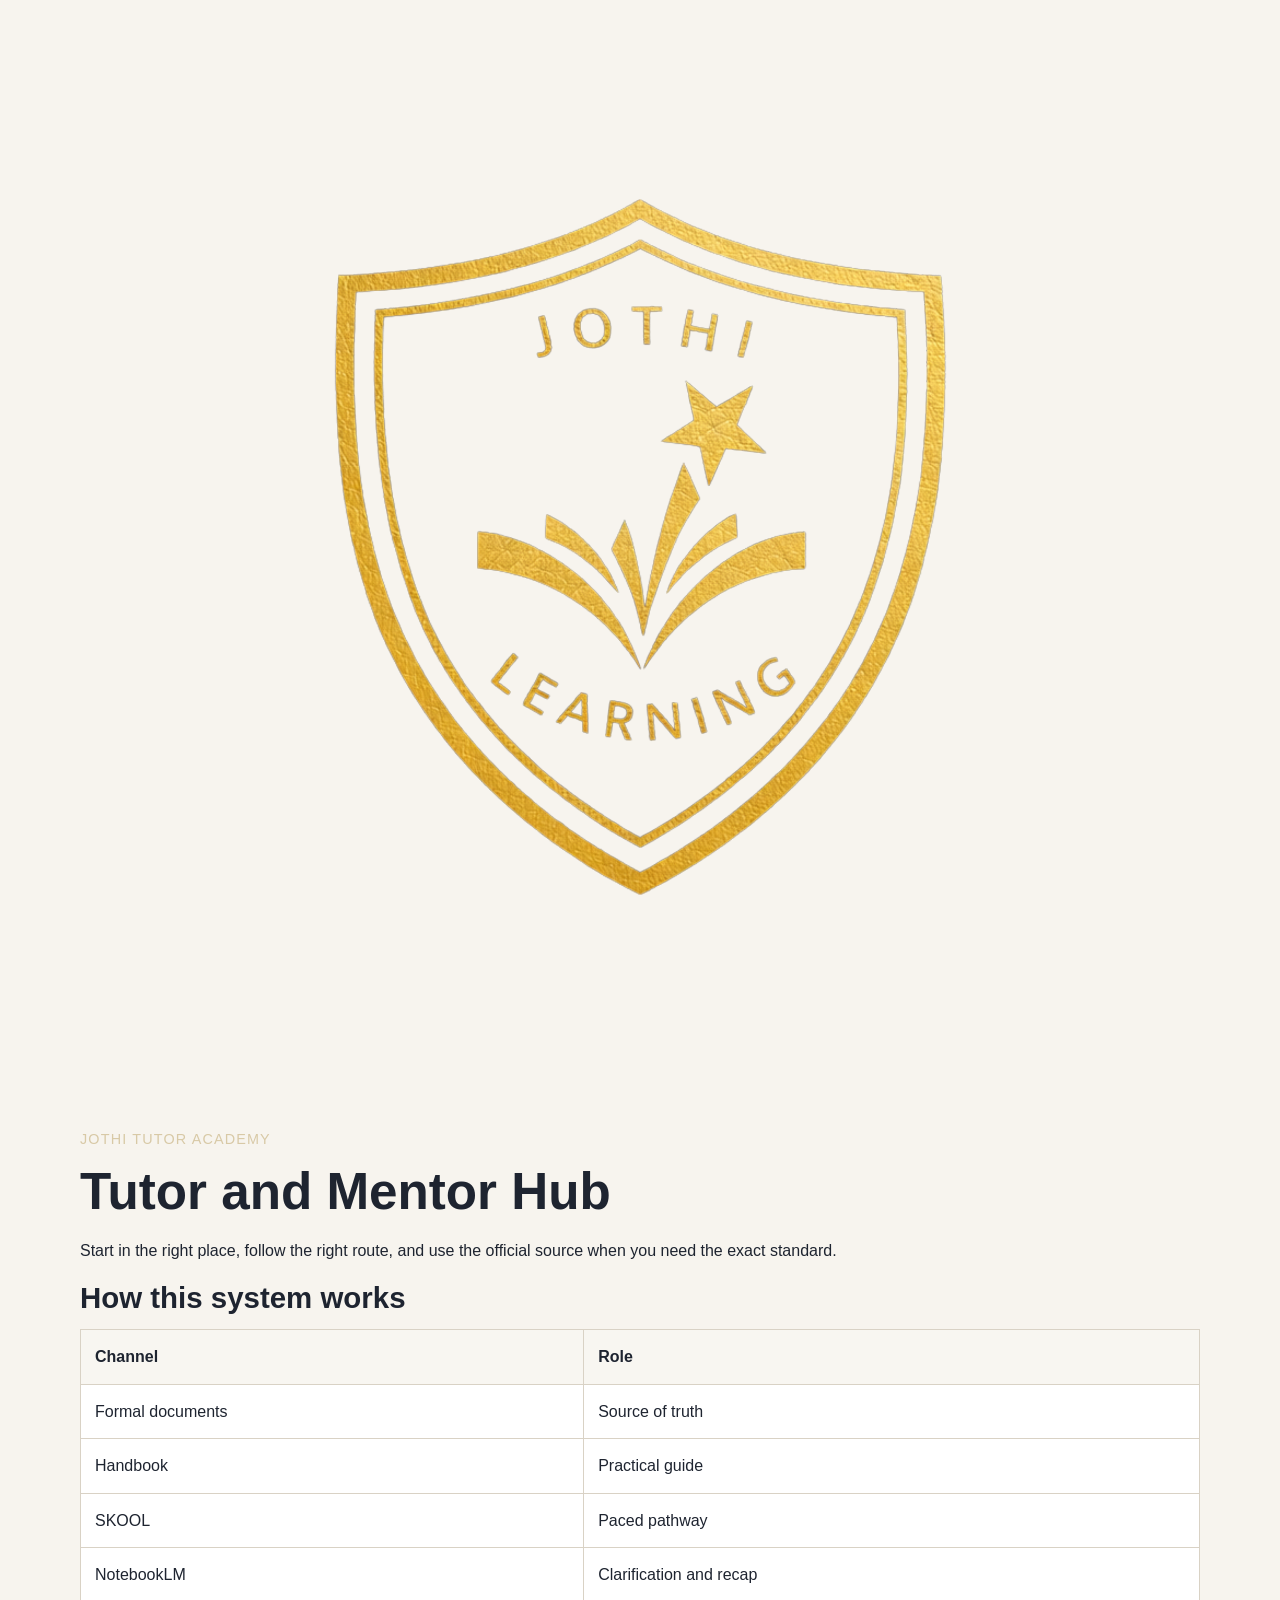
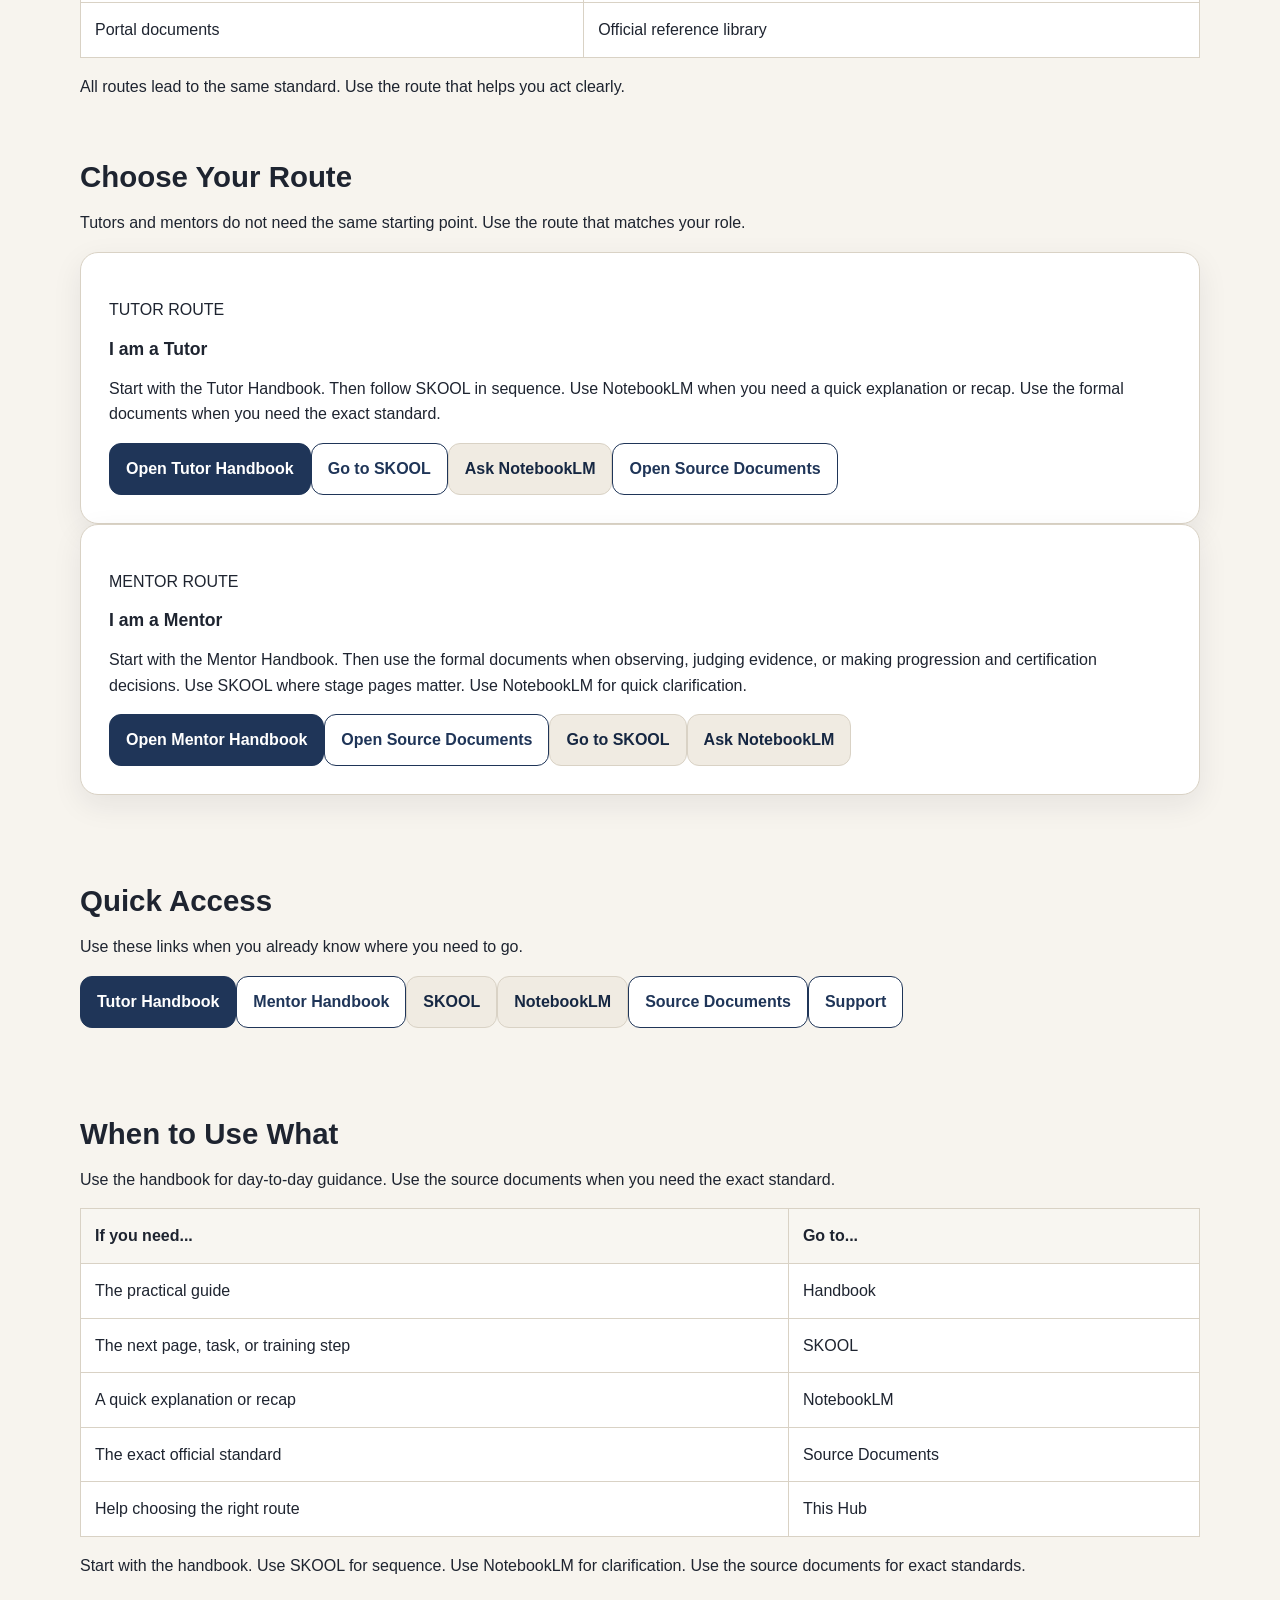
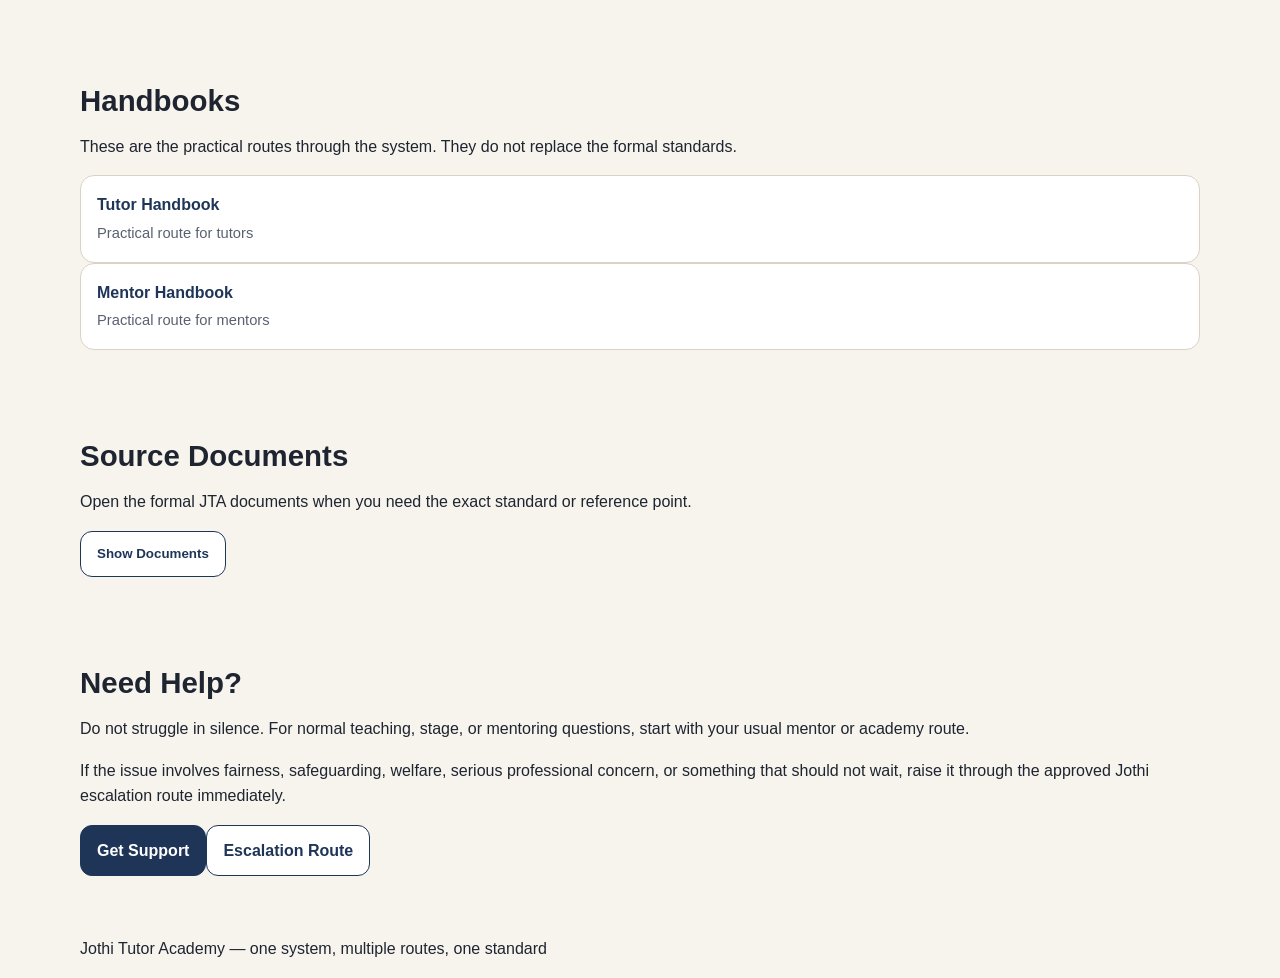
==== commit c0e972cd: "Refactor index.html for improved clarity and structure Updated the title and meta description for cl" ====
--- a/index.html
+++ b/index.html
@@ -3,26 +3,64 @@
 <head>
   <meta charset="UTF-8" />
   <meta name="viewport" content="width=device-width, initial-scale=1.0" />
-  <title>Jothi Tutor Academy | Tutor and Mentor Hub</title>
-  <meta name="description" content="Jothi Tutor Academy hub for tutors and mentors. Start in the right place, follow the right route, and access the official documents when needed." />
-  <link rel="preconnect" href="https://fonts.googleapis.com">
-  <link rel="preconnect" href="https://fonts.gstatic.com" crossorigin>
-  <link href="https://fonts.googleapis.com/css2?family=Inter:wght@400;500;600;700&display=swap" rel="stylesheet">
+  <title>Jothi Tutor Academy — Tutor and Mentor Hub</title>
+  <meta
+    name="description"
+    content="Jothi Tutor Academy hub for tutors and mentors. Start in the right place, follow the right route, and use the official source when you need the exact standard."
+  />
   <link rel="stylesheet" href="style.css" />
 </head>
 <body>
-  <header class="site-header">
-    <div class="container header-inner">
-      <div class="brand-block">
-        <p class="eyebrow">Jothi Tutor Academy</p>
-        <h1>Tutor and Mentor Hub</h1>
-        <p class="intro">
-          Start in the right place, follow the right route, and open the official source only when you need the exact standard.
+  <header class="hero">
+    <div class="container hero-inner">
+      <div class="hero-brand">
+        <img src="logo.svg" alt="Jothi Tutor Academy logo" class="hero-logo" />
+        <div class="hero-copy">
+          <p class="eyebrow">JOTHI TUTOR ACADEMY</p>
+          <h1>Tutor and Mentor Hub</h1>
+          <p class="hero-text">
+            Start in the right place, follow the right route, and use the official source when you need the exact standard.
+          </p>
+        </div>
+      </div>
+
+      <div class="channel-card">
+        <h2 class="section-title small">How this system works</h2>
+        <div class="table-wrap compact">
+          <table>
+            <thead>
+              <tr>
+                <th>Channel</th>
+                <th>Role</th>
+              </tr>
+            </thead>
+            <tbody>
+              <tr>
+                <td>Formal documents</td>
+                <td>Source of truth</td>
+              </tr>
+              <tr>
+                <td>Handbook</td>
+                <td>Practical guide</td>
+              </tr>
+              <tr>
+                <td>SKOOL</td>
+                <td>Paced pathway</td>
+              </tr>
+              <tr>
+                <td>NotebookLM</td>
+                <td>Clarification and recap</td>
+              </tr>
+              <tr>
+                <td>Portal documents</td>
+                <td>Official reference library</td>
+              </tr>
+            </tbody>
+          </table>
+        </div>
+        <p class="hero-note">
+          All routes lead to the same standard. Use the route that helps you act clearly.
         </p>
-      </div>
-      <div class="header-actions">
-        <a class="btn btn-primary" id="headerTutorBtn" href="#tutor-route">Tutor Route</a>
-        <a class="btn btn-secondary" id="headerMentorBtn" href="#mentor-route">Mentor Route</a>
       </div>
     </div>
   </header>
@@ -30,184 +68,160 @@
   <main>
     <section class="section">
       <div class="container">
-        <div class="card">
-          <h2>Welcome</h2>
-          <p>
-            This hub is the front door to the JTA system. It is designed to reduce confusion, not add another layer.
-            Use it to choose the right route, open the right resource, and move forward without guesswork.
-          </p>
-
-          <div class="table-wrapper">
-            <table>
-              <thead>
-                <tr>
-                  <th>Channel</th>
-                  <th>Role</th>
-                </tr>
-              </thead>
-              <tbody>
-                <tr>
-                  <td>Formal documents</td>
-                  <td>Source of truth</td>
-                </tr>
-                <tr>
-                  <td>Handbook</td>
-                  <td>Practical guide</td>
-                </tr>
-                <tr>
-                  <td>SKOOL</td>
-                  <td>Paced pathway</td>
-                </tr>
-                <tr>
-                  <td>NotebookLM</td>
-                  <td>Clarification and recap</td>
-                </tr>
-                <tr>
-                  <td>PDF library</td>
-                  <td>Official reference access</td>
-                </tr>
-              </tbody>
-            </table>
-          </div>
-
-          <p class="quiet-line">All routes lead to the same standard. Use the route that helps you act clearly.</p>
-        </div>
-      </div>
-    </section>
-
-    <section class="section section-tight">
-      <div class="container">
-        <h2>Choose Your Route</h2>
-        <div class="route-grid">
+        <div class="section-intro">
+          <h2 class="section-title">Choose Your Route</h2>
+          <p class="section-text">
+            Tutors and mentors do not need the same starting point. Use the route that matches your role.
+          </p>
+        </div>
+
+        <div class="routes-grid">
           <article class="route-card" id="tutor-route">
-            <span class="route-tag">Tutor</span>
+            <p class="card-label">TUTOR ROUTE</p>
             <h3>I am a Tutor</h3>
             <p>
-              Start with the Tutor Handbook. Then follow SKOOL in sequence. Use NotebookLM for quick clarification.
-              Open the formal documents when you need the exact standard.
-            </p>
-            <ol>
-              <li>Read the Tutor Handbook first</li>
-              <li>Then work through SKOOL in order</li>
-              <li>Use NotebookLM when you need clarification or recap</li>
-              <li>Use the formal documents when you need the exact standard</li>
-            </ol>
-            <div class="button-stack" id="tutorButtons"></div>
+              Start with the Tutor Handbook. Then follow SKOOL in sequence. Use NotebookLM when you need a quick explanation or recap. Use the formal documents when you need the exact standard.
+            </p>
+            <div class="button-group" id="tutorButtons"></div>
           </article>
 
           <article class="route-card" id="mentor-route">
-            <span class="route-tag">Mentor</span>
+            <p class="card-label">MENTOR ROUTE</p>
             <h3>I am a Mentor</h3>
             <p>
-              Start with the Mentor Handbook. Then use the formal documents when observing, judging evidence,
-              or making progression and certification decisions.
-            </p>
-            <ol>
-              <li>Read the Mentor Handbook first</li>
-              <li>Use the formal documents when judging standards</li>
-              <li>Use SKOOL where mentor-linked stage pages matter</li>
-              <li>Use NotebookLM when you need quick clarification</li>
-            </ol>
-            <div class="button-stack" id="mentorButtons"></div>
+              Start with the Mentor Handbook. Then use the formal documents when observing, judging evidence, or making progression and certification decisions. Use SKOOL where stage pages matter. Use NotebookLM for quick clarification.
+            </p>
+            <div class="button-group" id="mentorButtons"></div>
           </article>
         </div>
       </div>
     </section>
 
-    <section class="section section-alt">
-      <div class="container">
-        <h2>Quick Access</h2>
-        <p class="section-copy">Use these links when you already know where you need to go.</p>
-        <div class="quick-grid" id="quickAccess"></div>
+    <section class="section alt">
+      <div class="container">
+        <div class="section-intro">
+          <h2 class="section-title">Quick Access</h2>
+          <p class="section-text">
+            Use these links when you already know where you need to go.
+          </p>
+        </div>
+        <div class="quick-access" id="quickAccess"></div>
       </div>
     </section>
 
     <section class="section">
-      <div class="container two-col-layout">
-        <div class="card">
-          <h2>When to Use What</h2>
-          <div class="table-wrapper">
-            <table>
-              <thead>
-                <tr>
-                  <th>If you need...</th>
-                  <th>Go to...</th>
-                </tr>
-              </thead>
-              <tbody>
-                <tr>
-                  <td>The practical guide</td>
-                  <td>Handbook</td>
-                </tr>
-                <tr>
-                  <td>The next page, task, or training step</td>
-                  <td>SKOOL</td>
-                </tr>
-                <tr>
-                  <td>A quick explanation or recap</td>
-                  <td>NotebookLM</td>
-                </tr>
-                <tr>
-                  <td>The exact official standard</td>
-                  <td>Source Documents</td>
-                </tr>
-                <tr>
-                  <td>Help choosing the right route</td>
-                  <td>This Hub</td>
-                </tr>
-              </tbody>
-            </table>
+      <div class="container">
+        <div class="section-intro">
+          <h2 class="section-title">When to Use What</h2>
+          <p class="section-text">
+            Use the handbook for day-to-day guidance. Use the source documents when you need the exact standard.
+          </p>
+        </div>
+
+        <div class="table-wrap">
+          <table>
+            <thead>
+              <tr>
+                <th>If you need...</th>
+                <th>Go to...</th>
+              </tr>
+            </thead>
+            <tbody>
+              <tr>
+                <td>The practical guide</td>
+                <td>Handbook</td>
+              </tr>
+              <tr>
+                <td>The next page, task, or training step</td>
+                <td>SKOOL</td>
+              </tr>
+              <tr>
+                <td>A quick explanation or recap</td>
+                <td>NotebookLM</td>
+              </tr>
+              <tr>
+                <td>The exact official standard</td>
+                <td>Source Documents</td>
+              </tr>
+              <tr>
+                <td>Help choosing the right route</td>
+                <td>This Hub</td>
+              </tr>
+            </tbody>
+          </table>
+        </div>
+
+        <p class="section-note">
+          Start with the handbook. Use SKOOL for sequence. Use NotebookLM for clarification. Use the source documents for exact standards.
+        </p>
+      </div>
+    </section>
+
+    <section class="section alt">
+      <div class="container">
+        <div class="section-intro">
+          <h2 class="section-title">Handbooks</h2>
+          <p class="section-text">
+            These are the practical routes through the system. They do not replace the formal standards.
+          </p>
+        </div>
+        <div class="doc-grid" id="handbookDocs"></div>
+      </div>
+    </section>
+
+    <section class="section">
+      <div class="container">
+        <div class="documents-head">
+          <div class="section-intro no-margin">
+            <h2 class="section-title">Source Documents</h2>
+            <p class="section-text">
+              Open the formal JTA documents when you need the exact standard or reference point.
+            </p>
           </div>
-          <p class="quiet-line">
-            Start with the handbook. Use SKOOL for sequence. Use NotebookLM for clarification. Use the source documents for exact standards.
-          </p>
-        </div>
-
-        <div class="card">
-          <h2>Need Help?</h2>
-          <p>
-            Do not struggle in silence. For normal teaching, stage, or mentoring questions, start with your usual mentor
-            or academy route.
-          </p>
-          <p>
-            If the issue involves fairness, safeguarding, welfare, serious professional concern, or something that should not wait,
-            use the approved Jothi escalation route immediately.
-          </p>
-          <div class="button-stack" id="supportButtons"></div>
-        </div>
-      </div>
-    </section>
-
-    <section class="section section-alt">
-      <div class="container">
-        <div class="section-header-row">
-          <div>
-            <h2>Source Documents</h2>
-            <p class="section-copy">Official PDFs. Keep the filenames unchanged in the <code>/pdfs</code> folder and just replace the file contents when you update versions.</p>
-          </div>
-          <button class="btn btn-secondary" id="toggleDocsBtn" type="button" aria-expanded="false" aria-controls="documentsPanel">
+          <button
+            id="toggleDocsBtn"
+            class="btn btn-secondary"
+            type="button"
+            aria-expanded="false"
+            aria-controls="documentsPanel"
+          >
             Show Documents
           </button>
         </div>
 
-        <div id="documentsPanel" class="docs-panel hidden">
-          <div class="docs-group">
-            <h3>Handbooks</h3>
-            <div class="docs-grid" id="handbookDocs"></div>
+        <div id="documentsPanel" class="panel hidden">
+          <div class="panel-section">
+            <h3>Formal document library</h3>
+            <p class="panel-text">
+              These documents remain the official source of truth across the academy.
+            </p>
+            <div class="doc-grid" id="formalDocs"></div>
           </div>
-
-          <div class="docs-group">
-            <h3>Formal JTA Documents</h3>
-            <div class="docs-grid" id="formalDocs"></div>
+        </div>
+      </div>
+    </section>
+
+    <section class="section alt">
+      <div class="container">
+        <div class="support-card">
+          <div class="section-intro no-margin">
+            <h2 class="section-title">Need Help?</h2>
+            <p class="section-text">
+              Do not struggle in silence. For normal teaching, stage, or mentoring questions, start with your usual mentor or academy route.
+            </p>
+            <p class="section-text">
+              If the issue involves fairness, safeguarding, welfare, serious professional concern, or something that should not wait, raise it through the approved Jothi escalation route immediately.
+            </p>
           </div>
+          <div class="button-group" id="supportButtons"></div>
         </div>
       </div>
     </section>
   </main>
 
-  <footer class="site-footer">
-    <div class="container footer-inner">
-      <p>Jothi Tutor Academy — one system, multiple routes, one standard.</p>
+  <footer class="footer">
+    <div class="container">
+      <p>Jothi Tutor Academy — one system, multiple routes, one standard</p>
     </div>
   </footer>
 
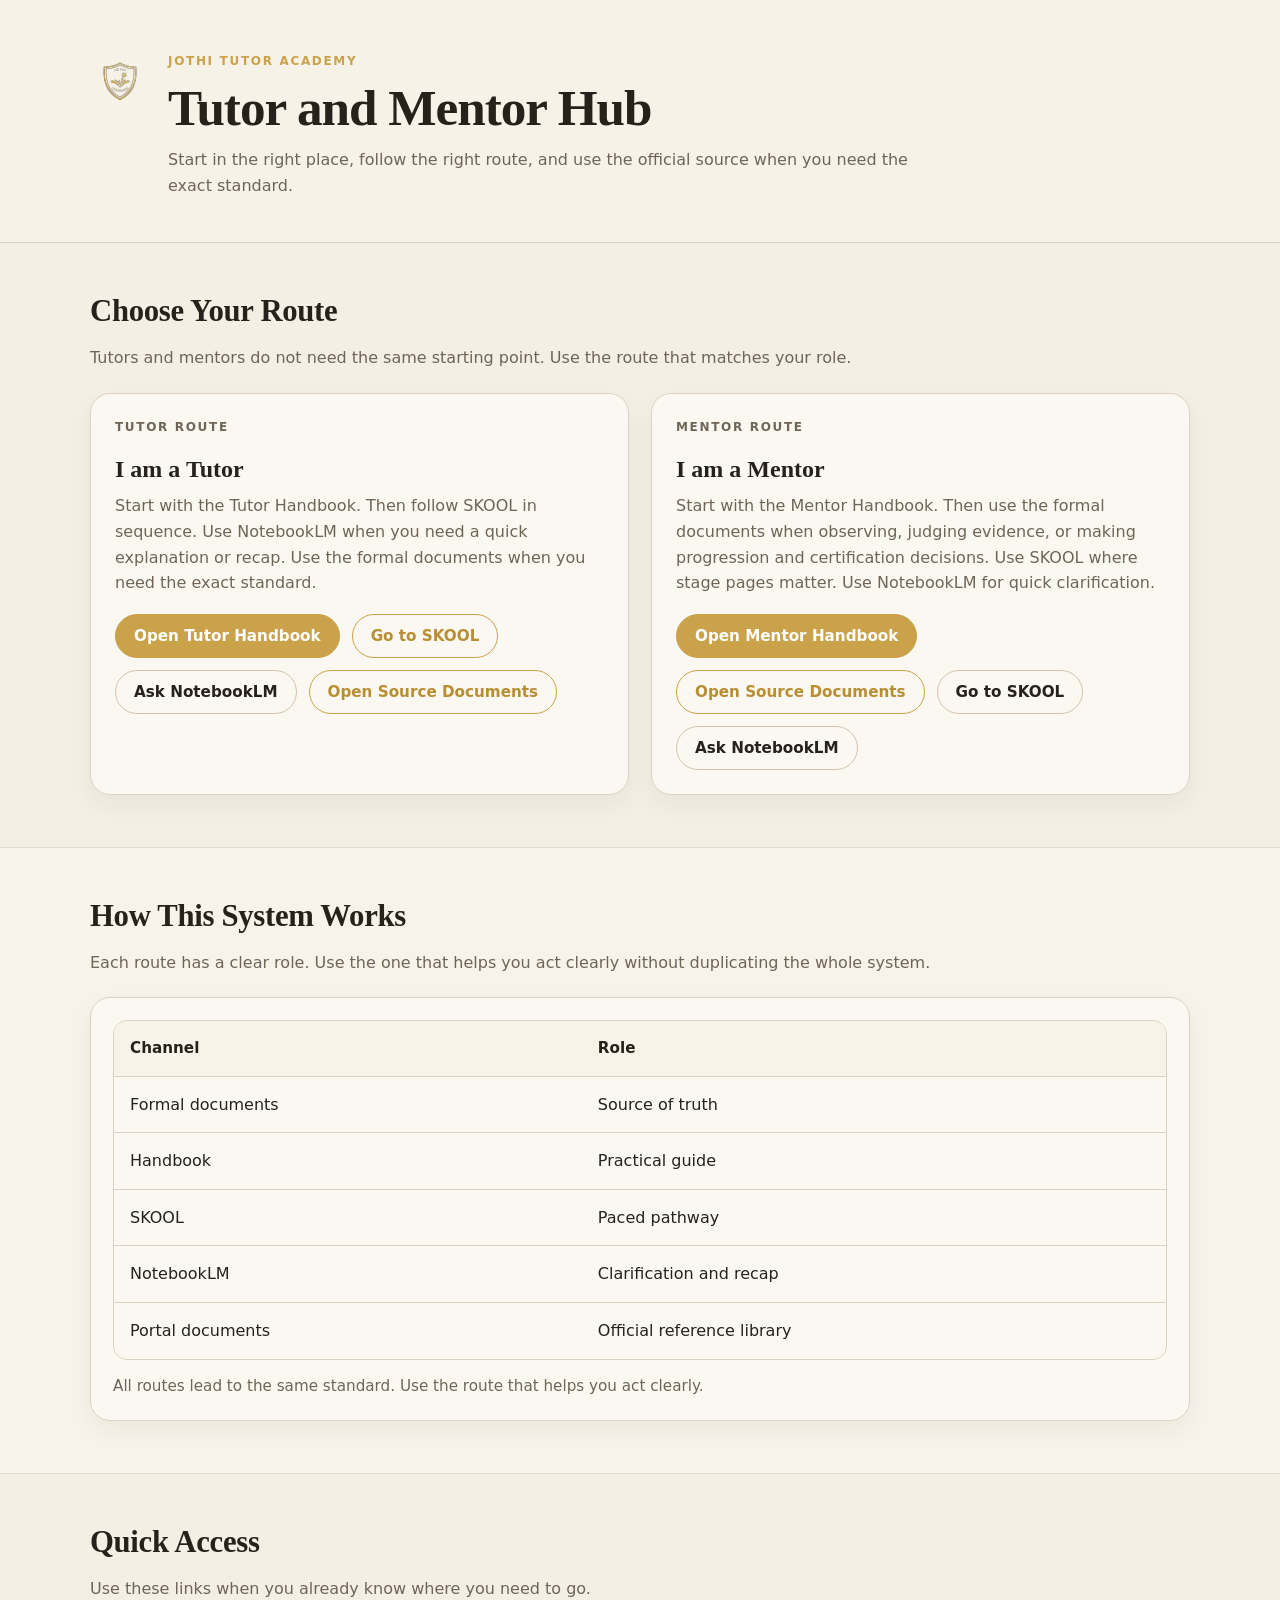
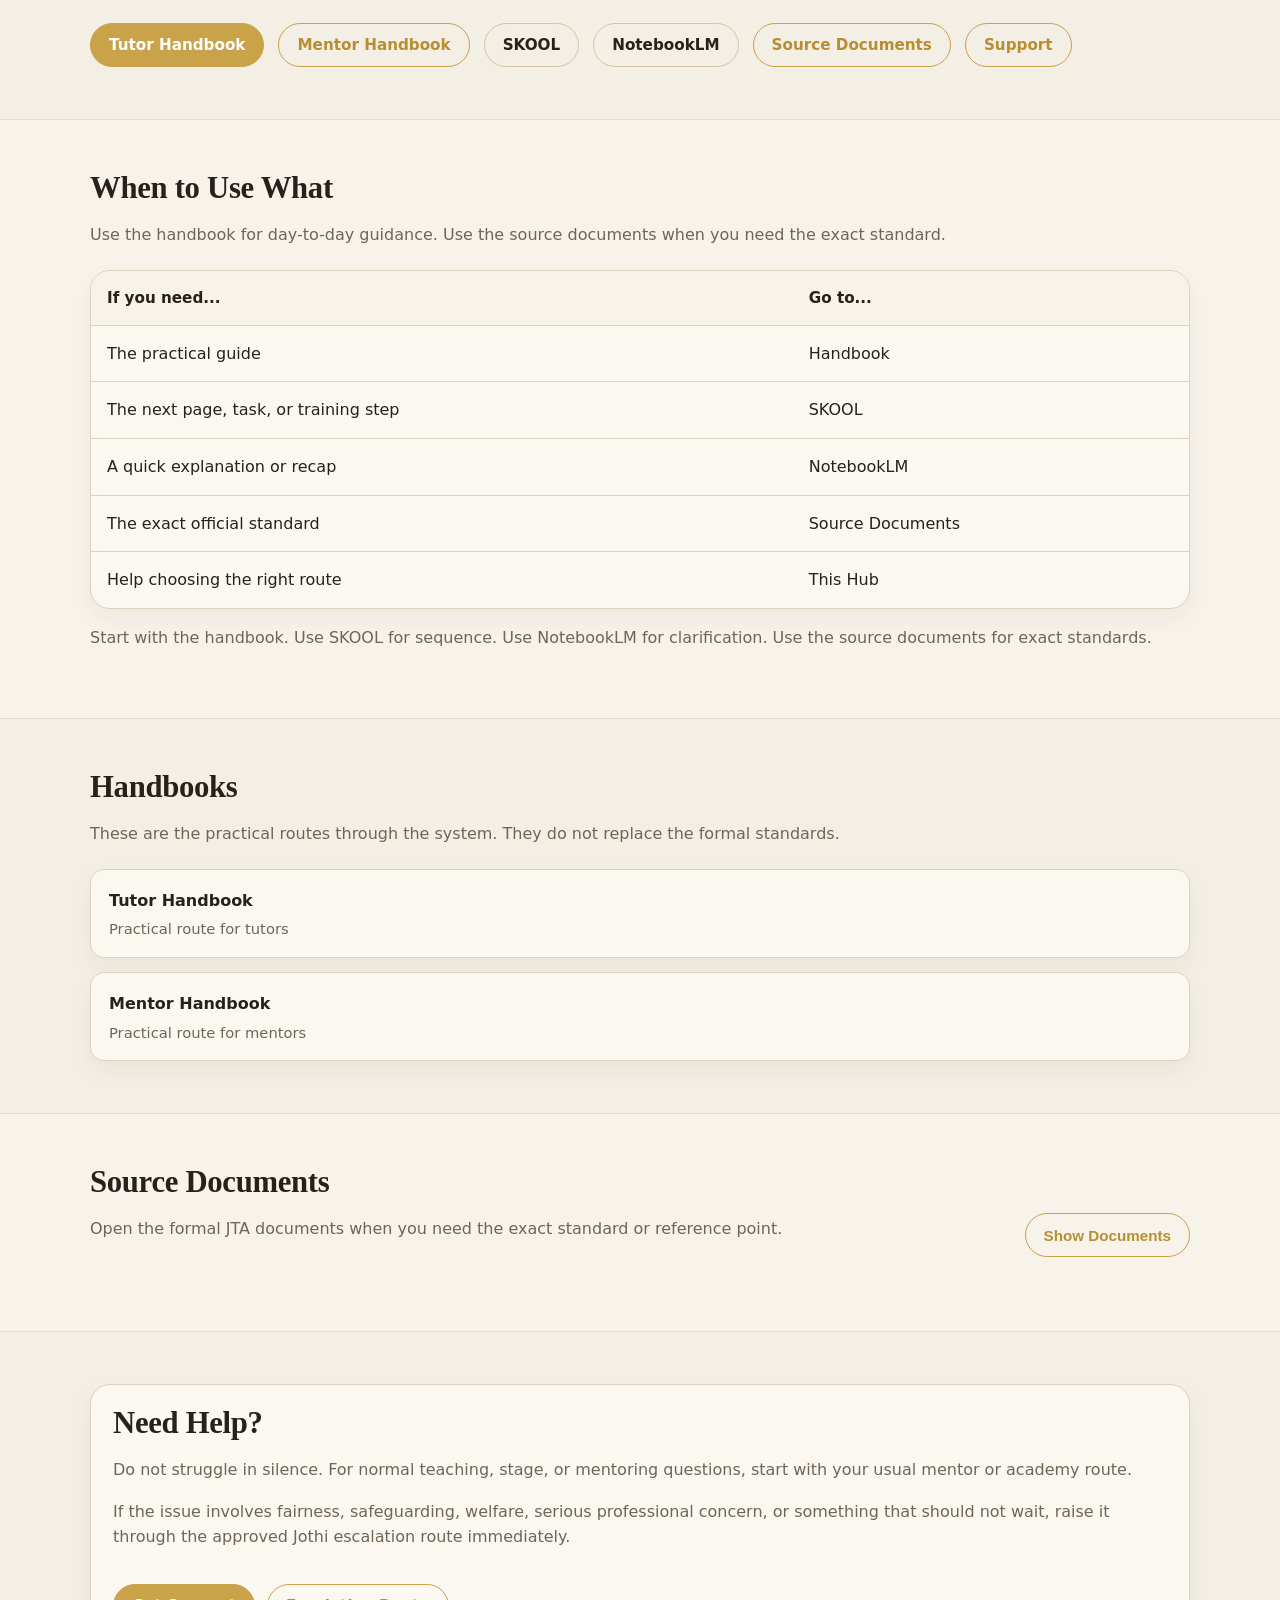
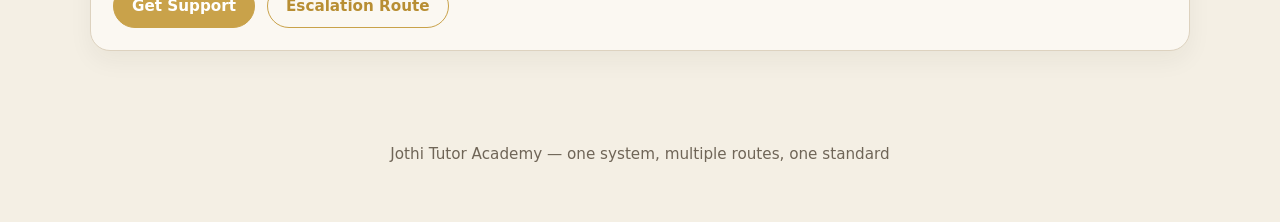
==== commit 3fd76841: "Refactor HTML sections for better organization Refactor sections to improve structure and clarity." ====
--- a/index.html
+++ b/index.html
@@ -23,45 +23,6 @@
           </p>
         </div>
       </div>
-
-      <div class="channel-card">
-        <h2 class="section-title small">How this system works</h2>
-        <div class="table-wrap compact">
-          <table>
-            <thead>
-              <tr>
-                <th>Channel</th>
-                <th>Role</th>
-              </tr>
-            </thead>
-            <tbody>
-              <tr>
-                <td>Formal documents</td>
-                <td>Source of truth</td>
-              </tr>
-              <tr>
-                <td>Handbook</td>
-                <td>Practical guide</td>
-              </tr>
-              <tr>
-                <td>SKOOL</td>
-                <td>Paced pathway</td>
-              </tr>
-              <tr>
-                <td>NotebookLM</td>
-                <td>Clarification and recap</td>
-              </tr>
-              <tr>
-                <td>Portal documents</td>
-                <td>Official reference library</td>
-              </tr>
-            </tbody>
-          </table>
-        </div>
-        <p class="hero-note">
-          All routes lead to the same standard. Use the route that helps you act clearly.
-        </p>
-      </div>
     </div>
   </header>
 
@@ -100,6 +61,55 @@
     <section class="section alt">
       <div class="container">
         <div class="section-intro">
+          <h2 class="section-title">How This System Works</h2>
+          <p class="section-text">
+            Each route has a clear role. Use the one that helps you act clearly without duplicating the whole system.
+          </p>
+        </div>
+
+        <div class="channel-card">
+          <div class="table-wrap compact">
+            <table>
+              <thead>
+                <tr>
+                  <th>Channel</th>
+                  <th>Role</th>
+                </tr>
+              </thead>
+              <tbody>
+                <tr>
+                  <td>Formal documents</td>
+                  <td>Source of truth</td>
+                </tr>
+                <tr>
+                  <td>Handbook</td>
+                  <td>Practical guide</td>
+                </tr>
+                <tr>
+                  <td>SKOOL</td>
+                  <td>Paced pathway</td>
+                </tr>
+                <tr>
+                  <td>NotebookLM</td>
+                  <td>Clarification and recap</td>
+                </tr>
+                <tr>
+                  <td>Portal documents</td>
+                  <td>Official reference library</td>
+                </tr>
+              </tbody>
+            </table>
+          </div>
+          <p class="hero-note">
+            All routes lead to the same standard. Use the route that helps you act clearly.
+          </p>
+        </div>
+      </div>
+    </section>
+
+    <section class="section">
+      <div class="container">
+        <div class="section-intro">
           <h2 class="section-title">Quick Access</h2>
           <p class="section-text">
             Use these links when you already know where you need to go.
@@ -109,7 +119,7 @@
       </div>
     </section>
 
-    <section class="section">
+    <section class="section alt">
       <div class="container">
         <div class="section-intro">
           <h2 class="section-title">When to Use What</h2>
@@ -157,19 +167,19 @@
       </div>
     </section>
 
+    <section class="section">
+      <div class="container">
+        <div class="section-intro">
+          <h2 class="section-title">Handbooks</h2>
+          <p class="section-text">
+            These are the practical routes through the system. They do not replace the formal standards.
+          </p>
+        </div>
+        <div class="doc-grid" id="handbookDocs"></div>
+      </div>
+    </section>
+
     <section class="section alt">
-      <div class="container">
-        <div class="section-intro">
-          <h2 class="section-title">Handbooks</h2>
-          <p class="section-text">
-            These are the practical routes through the system. They do not replace the formal standards.
-          </p>
-        </div>
-        <div class="doc-grid" id="handbookDocs"></div>
-      </div>
-    </section>
-
-    <section class="section">
       <div class="container">
         <div class="documents-head">
           <div class="section-intro no-margin">
@@ -201,7 +211,7 @@
       </div>
     </section>
 
-    <section class="section alt">
+    <section class="section">
       <div class="container">
         <div class="support-card">
           <div class="section-intro no-margin">
--- a/style.css
+++ b/style.css
@@ -1,20 +1,25 @@
 :root {
-  --bg: #f7f4ee;
-  --surface: #ffffff;
-  --surface-alt: #f0ebe2;
-  --text: #1e2430;
-  --muted: #596170;
-  --border: #d9d2c5;
-  --navy: #1f3558;
-  --navy-strong: #162742;
-  --gold: #b4975a;
-  --gold-soft: #ede2c7;
-  --shadow: 0 10px 30px rgba(20, 28, 45, 0.08);
-  --radius: 18px;
-  --container: 1120px;
-}
-
-* {
+  --bg: #f4efe4;
+  --surface: #fbf8f2;
+  --surface-2: #f7f2e8;
+  --surface-3: #f1eadb;
+  --text: #26211b;
+  --muted: #6f6557;
+  --gold: #c9a24a;
+  --gold-2: #b88e33;
+  --gold-soft: #e7d8b1;
+  --border: #ddd2bf;
+  --border-strong: #d3c4ab;
+  --shadow: 0 10px 24px rgba(38, 33, 27, 0.05);
+  --radius-lg: 20px;
+  --radius-md: 14px;
+  --radius-sm: 999px;
+  --container: 1100px;
+}
+
+*,
+*::before,
+*::after {
   box-sizing: border-box;
 }
 
@@ -24,348 +29,374 @@
 
 body {
   margin: 0;
-  font-family: 'Inter', sans-serif;
   background: var(--bg);
   color: var(--text);
+  font-family: Inter, system-ui, -apple-system, BlinkMacSystemFont, "Segoe UI", sans-serif;
   line-height: 1.6;
 }
 
 img {
   max-width: 100%;
+  display: block;
+}
+
+a {
+  color: inherit;
 }
 
 .container {
-  width: min(calc(100% - 32px), var(--container));
+  width: min(var(--container), calc(100% - 40px));
   margin: 0 auto;
 }
 
-.site-header {
-  background: linear-gradient(135deg, var(--navy) 0%, var(--navy-strong) 100%);
-  color: #fff;
-  padding: 72px 0 52px;
-}
-
-.header-inner {
+.hero {
+  background: var(--surface-2);
+  border-bottom: 1px solid var(--border);
+  padding: 52px 0 44px;
+}
+
+.hero-inner {
+  display: grid;
+  gap: 28px;
+}
+
+.hero-brand {
   display: flex;
-  justify-content: space-between;
-  gap: 32px;
-  align-items: end;
+  align-items: flex-start;
+  gap: 18px;
+}
+
+.hero-logo {
+  width: 60px;
+  height: 60px;
+  object-fit: contain;
+  flex: 0 0 auto;
+}
+
+.hero-copy {
+  max-width: 820px;
 }
 
 .eyebrow {
   margin: 0 0 10px;
-  font-size: 0.9rem;
-  letter-spacing: 0.08em;
-  text-transform: uppercase;
-  color: #d8c9a6;
-}
-
-h1, h2, h3 {
-  margin-top: 0;
+  font-size: 12px;
+  font-weight: 700;
+  letter-spacing: 0.14em;
+  color: var(--gold);
+}
+
+.hero h1 {
+  margin: 0 0 12px;
+  font-family: Georgia, "Times New Roman", serif;
+  font-size: clamp(2.2rem, 4vw, 4rem);
+  line-height: 1.05;
+  letter-spacing: -0.02em;
+}
+
+.hero-text,
+.hero-note,
+.section-text,
+.section-note,
+.panel-text {
+  color: var(--muted);
+}
+
+.hero-text {
+  max-width: 760px;
+  margin: 0;
+  font-size: 1rem;
+}
+
+.hero-note {
+  margin: 14px 0 0;
+  font-size: 0.95rem;
+}
+
+.channel-card,
+.route-card,
+.support-card,
+.panel,
+.table-wrap {
+  background: var(--surface);
+  border: 1px solid var(--border);
+  border-radius: var(--radius-lg);
+  box-shadow: var(--shadow);
+}
+
+.channel-card,
+.support-card {
+  padding: 22px;
+}
+
+.section {
+  padding: 52px 0;
+}
+
+.section.alt {
+  background: rgba(255, 255, 255, 0.22);
+  border-top: 1px solid rgba(221, 210, 191, 0.7);
+  border-bottom: 1px solid rgba(221, 210, 191, 0.7);
+}
+
+.section-intro {
+  margin-bottom: 22px;
+}
+
+.section-intro.no-margin {
+  margin-bottom: 0;
+}
+
+.section-title {
+  margin: 0 0 10px;
+  font-family: Georgia, "Times New Roman", serif;
+  font-size: clamp(1.7rem, 2.4vw, 2.5rem);
+  line-height: 1.1;
+  letter-spacing: -0.01em;
+}
+
+.section-title.small {
+  font-size: 1.3rem;
+}
+
+.routes-grid {
+  display: grid;
+  grid-template-columns: repeat(2, minmax(0, 1fr));
+  gap: 22px;
+}
+
+.route-card {
+  padding: 24px;
+}
+
+.route-card h3,
+.panel h3 {
+  margin: 0 0 10px;
+  font-family: Georgia, "Times New Roman", serif;
+  font-size: 1.5rem;
   line-height: 1.2;
 }
 
-h1 {
-  font-size: clamp(2rem, 4vw, 3.2rem);
-  margin-bottom: 14px;
-}
-
-h2 {
-  font-size: clamp(1.5rem, 2.3vw, 2rem);
-  margin-bottom: 14px;
-}
-
-h3 {
-  font-size: 1.1rem;
-  margin-bottom: 10px;
-}
-
-.intro {
-  margin: 0;
-  max-width: 720px;
-  color: rgba(255, 255, 255, 0.88);
-}
-
-.header-actions {
+.route-card p {
+  margin: 0 0 18px;
+  color: var(--muted);
+}
+
+.card-label {
+  margin: 0 0 10px;
+  font-size: 12px;
+  font-weight: 700;
+  letter-spacing: 0.14em;
+  color: var(--gold);
+}
+
+.button-group,
+.quick-access {
   display: flex;
   flex-wrap: wrap;
   gap: 12px;
 }
 
-.section {
-  padding: 44px 0;
-}
-
-.section-tight {
-  padding-top: 18px;
-}
-
-.section-alt {
-  background: rgba(255, 255, 255, 0.5);
-}
-
-.card,
-.route-card {
-  background: var(--surface);
-  border: 1px solid var(--border);
-  border-radius: var(--radius);
-  box-shadow: var(--shadow);
-}
-
-.card {
-  padding: 28px;
-}
-
-.route-grid {
-  display: grid;
-  grid-template-columns: repeat(2, minmax(0, 1fr));
-  gap: 24px;
-}
-
-.route-card {
-  padding: 28px;
-}
-
-.route-tag {
-  display: inline-block;
-  background: var(--gold-soft);
-  color: var(--navy-strong);
-  padding: 6px 12px;
-  border-radius: 999px;
-  font-size: 0.85rem;
+.quick-access {
+  gap: 14px;
+}
+
+.btn {
+  display: inline-flex;
+  align-items: center;
+  justify-content: center;
+  min-height: 44px;
+  padding: 0 18px;
+  border-radius: var(--radius-sm);
+  border: 1px solid transparent;
+  font-size: 0.95rem;
   font-weight: 600;
-  margin-bottom: 14px;
-}
-
-.route-card ol {
-  padding-left: 20px;
-  margin: 18px 0 0;
-}
-
-.section-copy {
-  color: var(--muted);
-  margin-top: -2px;
-  margin-bottom: 20px;
-}
-
-.button-stack,
-.quick-grid,
-.docs-grid {
-  display: grid;
-  gap: 12px;
-}
-
-.button-stack {
-  margin-top: 20px;
-  grid-template-columns: repeat(2, minmax(0, 1fr));
-}
-
-.quick-grid {
-  grid-template-columns: repeat(3, minmax(0, 1fr));
-}
-
-.docs-grid {
-  grid-template-columns: repeat(2, minmax(0, 1fr));
-}
-
-.two-col-layout {
-  display: grid;
-  grid-template-columns: 1.3fr 0.9fr;
-  gap: 24px;
-}
-
-.table-wrapper {
+  text-decoration: none;
+  cursor: pointer;
+  transition: transform 0.15s ease, box-shadow 0.15s ease, background 0.15s ease, border-color 0.15s ease;
+}
+
+.btn:hover {
+  transform: translateY(-1px);
+}
+
+.btn-primary {
+  background: var(--gold);
+  color: #fff;
+  border-color: var(--gold);
+}
+
+.btn-primary:hover {
+  background: var(--gold-2);
+  border-color: var(--gold-2);
+}
+
+.btn-secondary {
+  background: transparent;
+  color: var(--gold-2);
+  border-color: var(--gold);
+}
+
+.btn-secondary:hover {
+  background: rgba(201, 162, 74, 0.08);
+}
+
+.btn-tertiary {
+  background: transparent;
+  color: var(--text);
+  border-color: var(--border-strong);
+}
+
+.btn-tertiary:hover {
+  background: rgba(0, 0, 0, 0.025);
+}
+
+.table-wrap {
   overflow-x: auto;
+}
+
+.table-wrap.compact {
+  box-shadow: none;
+  border-radius: var(--radius-md);
 }
 
 table {
   width: 100%;
   border-collapse: collapse;
-  background: var(--surface);
 }
 
 th,
- td {
-  padding: 14px 14px;
-  border: 1px solid var(--border);
+td {
   text-align: left;
+  padding: 15px 16px;
+  border-bottom: 1px solid var(--border);
   vertical-align: top;
 }
 
-th {
-  background: #f8f6f1;
-  font-weight: 600;
-}
-
-.quiet-line {
-  margin-top: 18px;
-  font-weight: 600;
-  color: var(--navy);
-}
-
-.section-header-row {
-  display: flex;
-  gap: 16px;
-  justify-content: space-between;
-  align-items: end;
-}
-
-.docs-panel {
-  margin-top: 22px;
-}
-
-.docs-group + .docs-group {
-  margin-top: 28px;
+thead th {
+  background: rgba(247, 242, 232, 0.85);
+  font-size: 0.95rem;
+  font-weight: 700;
+}
+
+tbody tr:last-child td {
+  border-bottom: none;
+}
+
+.doc-grid {
+  display: grid;
+  gap: 14px;
 }
 
 .doc-link {
   display: block;
+  padding: 18px 18px 16px;
   text-decoration: none;
-  color: inherit;
   background: var(--surface);
   border: 1px solid var(--border);
-  border-radius: 14px;
-  padding: 16px;
-  transition: transform 0.18s ease, box-shadow 0.18s ease, border-color 0.18s ease;
-}
-
-.doc-link:hover,
-.doc-link:focus-visible,
-.btn:hover,
-.btn:focus-visible {
+  border-radius: var(--radius-md);
+  box-shadow: var(--shadow);
+  transition: transform 0.15s ease, border-color 0.15s ease, background 0.15s ease;
+}
+
+.doc-link:hover {
   transform: translateY(-1px);
-}
-
-.doc-link:hover,
-.doc-link:focus-visible {
-  border-color: var(--gold);
-  box-shadow: var(--shadow);
-  outline: none;
+  border-color: var(--border-strong);
+  background: #fffdfa;
 }
 
 .doc-title {
   display: block;
-  font-weight: 600;
-  color: var(--navy);
+  margin-bottom: 4px;
+  font-weight: 700;
+  color: var(--text);
 }
 
 .doc-meta {
   display: block;
+  font-size: 0.92rem;
   color: var(--muted);
-  font-size: 0.92rem;
-  margin-top: 4px;
-}
-
-.btn {
-  display: inline-flex;
-  justify-content: center;
-  align-items: center;
-  gap: 8px;
-  min-height: 46px;
-  padding: 12px 16px;
-  border-radius: 12px;
-  border: 1px solid var(--navy);
-  text-decoration: none;
-  font-weight: 600;
-  cursor: pointer;
-  transition: transform 0.18s ease, background-color 0.18s ease, color 0.18s ease, border-color 0.18s ease;
-}
-
-.btn-primary {
-  background: var(--navy);
-  color: #fff;
-}
-
-.btn-primary:hover,
-.btn-primary:focus-visible {
-  background: var(--navy-strong);
-  outline: none;
-}
-
-.btn-secondary {
-  background: #fff;
-  color: var(--navy);
-}
-
-.btn-secondary:hover,
-.btn-secondary:focus-visible {
-  background: #f5f7fb;
-  outline: none;
-}
-
-.btn-tertiary {
-  background: var(--surface-alt);
-  color: var(--navy-strong);
-  border-color: var(--border);
-}
-
-.btn-tertiary:hover,
-.btn-tertiary:focus-visible {
-  background: #e8e0d1;
-  outline: none;
+}
+
+.documents-head {
+  display: flex;
+  align-items: end;
+  justify-content: space-between;
+  gap: 18px;
+  margin-bottom: 22px;
+}
+
+.panel {
+  padding: 22px;
+}
+
+.panel-section + .panel-section {
+  margin-top: 20px;
 }
 
 .hidden {
   display: none;
 }
 
-code {
-  background: #f3efe7;
-  padding: 0.15rem 0.35rem;
-  border-radius: 6px;
-  font-family: ui-monospace, SFMono-Regular, Menlo, Monaco, Consolas, monospace;
-  font-size: 0.92em;
-}
-
-.site-footer {
-  padding: 26px 0 40px;
-}
-
-.footer-inner {
-  border-top: 1px solid var(--border);
-  padding-top: 20px;
+.support-card {
+  display: grid;
+  gap: 18px;
+}
+
+.footer {
+  padding: 24px 0 40px;
   color: var(--muted);
+  font-size: 0.95rem;
   text-align: center;
 }
 
 @media (max-width: 900px) {
-  .header-inner,
-  .section-header-row,
-  .two-col-layout,
-  .route-grid {
+  .routes-grid {
     grid-template-columns: 1fr;
-    display: grid;
+  }
+
+  .documents-head {
     align-items: start;
-  }
-
-  .header-actions,
-  .button-stack,
-  .quick-grid,
-  .docs-grid {
-    grid-template-columns: 1fr;
-  }
-
-  .header-inner {
-    gap: 22px;
-  }
-
-  .section-header-row {
-    gap: 12px;
+    flex-direction: column;
   }
 }
 
 @media (max-width: 640px) {
-  .site-header {
-    padding: 56px 0 40px;
-  }
-
-  .card,
-  .route-card {
-    padding: 22px;
+  .container {
+    width: min(var(--container), calc(100% - 24px));
+  }
+
+  .hero {
+    padding: 36px 0 32px;
+  }
+
+  .hero-brand {
+    gap: 14px;
+  }
+
+  .hero-logo {
+    width: 48px;
+    height: 48px;
+  }
+
+  .route-card,
+  .channel-card,
+  .support-card,
+  .panel {
+    padding: 18px;
   }
 
   th,
   td {
-    padding: 12px;
-  }
-}
+    padding: 12px 12px;
+    font-size: 0.94rem;
+  }
+
+  .btn {
+    width: 100%;
+  }
+
+  .button-group,
+  .quick-access {
+    flex-direction: column;
+  }
+}
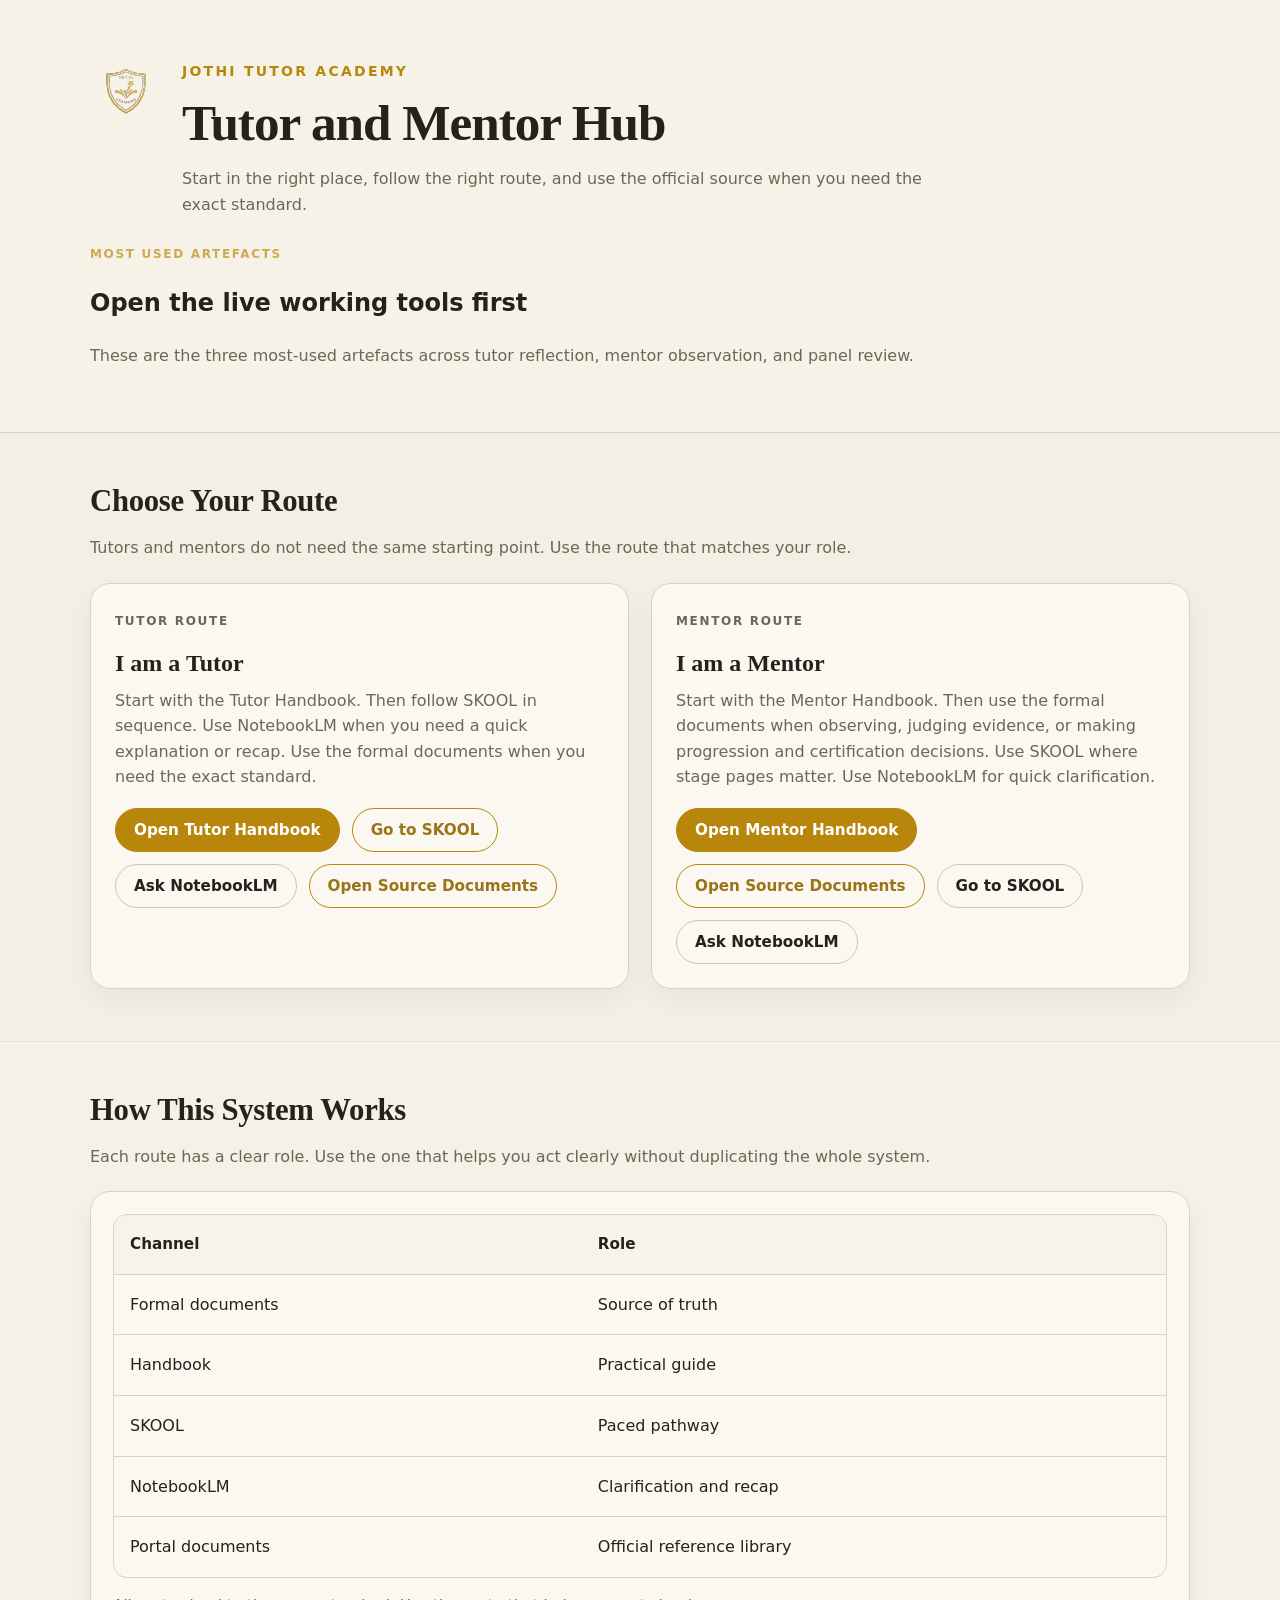
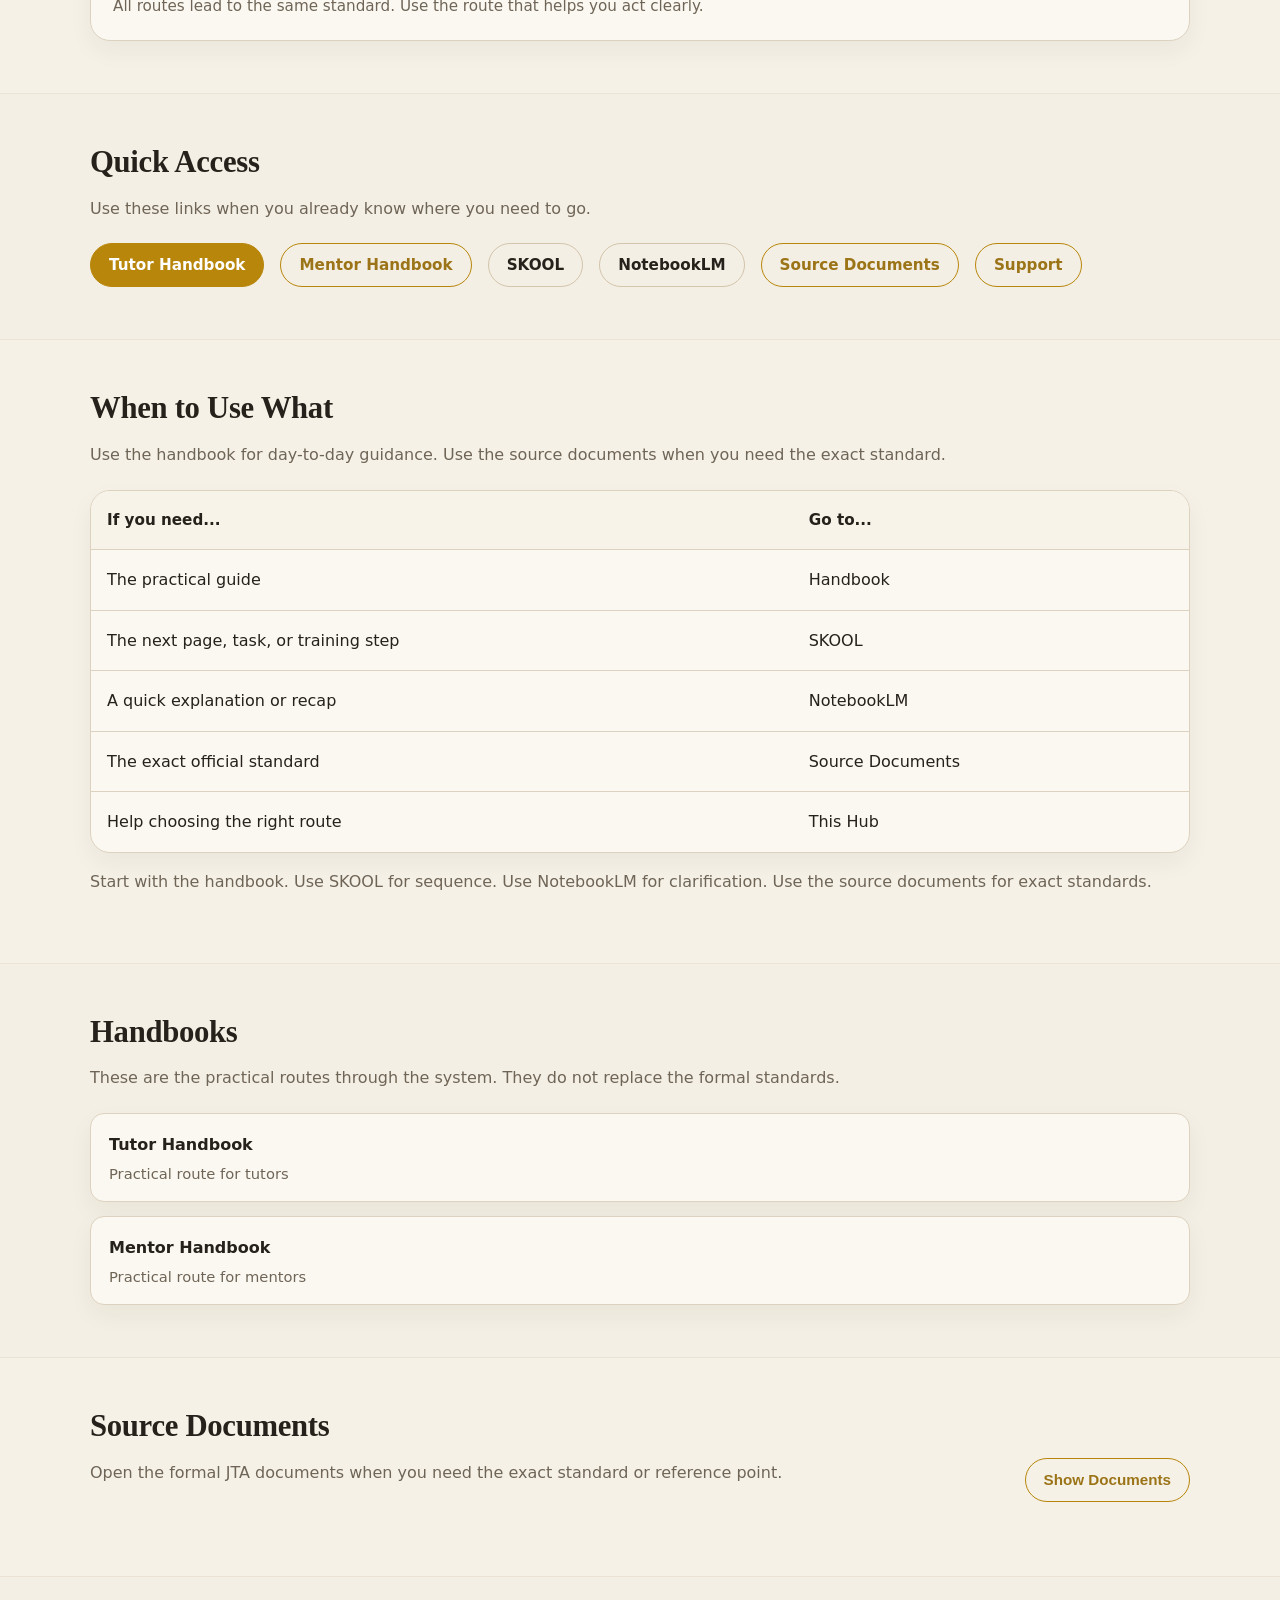
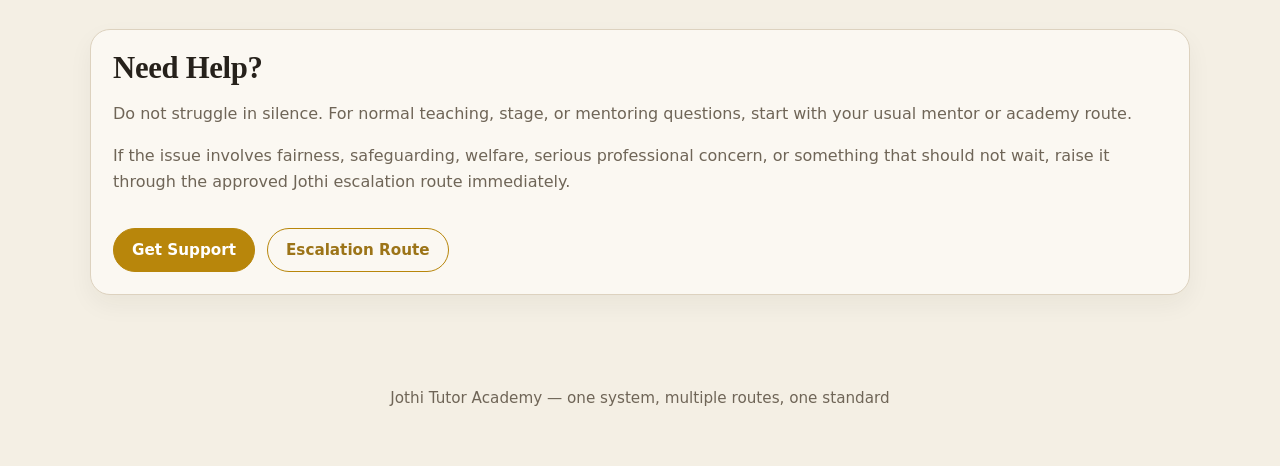
==== commit 6d1b4f19: "Enhance hero section with logo shell and tools Added a logo shell and a section for most used artefa" ====
--- a/index.html
+++ b/index.html
@@ -14,7 +14,10 @@
   <header class="hero">
     <div class="container hero-inner">
       <div class="hero-brand">
-        <img src="logo.svg" alt="Jothi Tutor Academy logo" class="hero-logo" />
+        <div class="hero-logo-shell">
+          <img src="logo.svg" alt="Jothi Tutor Academy logo" class="hero-logo" />
+        </div>
+
         <div class="hero-copy">
           <p class="eyebrow">JOTHI TUTOR ACADEMY</p>
           <h1>Tutor and Mentor Hub</h1>
@@ -22,6 +25,17 @@
             Start in the right place, follow the right route, and use the official source when you need the exact standard.
           </p>
         </div>
+      </div>
+
+      <div class="hero-tools">
+        <div class="hero-tools-head">
+          <p class="card-label">MOST USED ARTEFACTS</p>
+          <h2 class="hero-tools-title">Open the live working tools first</h2>
+          <p class="section-text no-margin">
+            These are the three most-used artefacts across tutor reflection, mentor observation, and panel review.
+          </p>
+        </div>
+        <div class="priority-grid" id="priorityTools"></div>
       </div>
     </div>
   </header>
--- a/style.css
+++ b/style.css
@@ -5,9 +5,9 @@
   --surface-3: #f1eadb;
   --text: #26211b;
   --muted: #6f6557;
-  --gold: #c9a24a;
-  --gold-2: #b88e33;
-  --gold-soft: #e7d8b1;
+  --gold: #b8860b;
+  --gold-2: #9c7418;
+  --gold-soft: #ead9ad;
   --border: #ddd2bf;
   --border-strong: #d3c4ab;
   --shadow: 0 10px 24px rgba(38, 33, 27, 0.05);
@@ -52,7 +52,7 @@
 .hero {
   background: var(--surface-2);
   border-bottom: 1px solid var(--border);
-  padding: 52px 0 44px;
+  padding: 56px 0 48px;
 }
 
 .hero-inner {
@@ -63,30 +63,31 @@
 .hero-brand {
   display: flex;
   align-items: flex-start;
-  gap: 18px;
+  gap: 20px;
 }
 
 .hero-logo {
-  width: 60px;
-  height: 60px;
+  width: 72px;
+  height: 72px;
   object-fit: contain;
   flex: 0 0 auto;
 }
 
 .hero-copy {
   max-width: 820px;
+  padding-top: 4px;
 }
 
 .eyebrow {
-  margin: 0 0 10px;
-  font-size: 12px;
+  margin: 0 0 14px;
+  font-size: 14px;
   font-weight: 700;
-  letter-spacing: 0.14em;
+  letter-spacing: 0.16em;
   color: var(--gold);
 }
 
 .hero h1 {
-  margin: 0 0 12px;
+  margin: 0 0 16px;
   font-family: Georgia, "Times New Roman", serif;
   font-size: clamp(2.2rem, 4vw, 4rem);
   line-height: 1.05;
@@ -108,7 +109,7 @@
 }
 
 .hero-note {
-  margin: 14px 0 0;
+  margin: 16px 0 0;
   font-size: 0.95rem;
 }
 
@@ -133,9 +134,9 @@
 }
 
 .section.alt {
-  background: rgba(255, 255, 255, 0.22);
-  border-top: 1px solid rgba(221, 210, 191, 0.7);
-  border-bottom: 1px solid rgba(221, 210, 191, 0.7);
+  background: rgba(255, 255, 255, 0.12);
+  border-top: 1px solid rgba(221, 210, 191, 0.45);
+  border-bottom: 1px solid rgba(221, 210, 191, 0.45);
 }
 
 .section-intro {
@@ -165,7 +166,7 @@
 }
 
 .route-card {
-  padding: 24px;
+  padding: 28px 24px 24px;
 }
 
 .route-card h3,
@@ -182,11 +183,11 @@
 }
 
 .card-label {
-  margin: 0 0 10px;
+  margin: 0 0 12px;
   font-size: 12px;
   font-weight: 700;
   letter-spacing: 0.14em;
-  color: var(--gold);
+  color: rgba(184, 134, 11, 0.68);
 }
 
 .button-group,
@@ -197,7 +198,7 @@
 }
 
 .quick-access {
-  gap: 14px;
+  gap: 16px;
 }
 
 .btn {
@@ -237,7 +238,7 @@
 }
 
 .btn-secondary:hover {
-  background: rgba(201, 162, 74, 0.08);
+  background: rgba(184, 134, 11, 0.08);
 }
 
 .btn-tertiary {
@@ -267,7 +268,7 @@
 th,
 td {
   text-align: left;
-  padding: 15px 16px;
+  padding: 17px 16px;
   border-bottom: 1px solid var(--border);
   vertical-align: top;
 }
@@ -366,7 +367,7 @@
   }
 
   .hero {
-    padding: 36px 0 32px;
+    padding: 40px 0 34px;
   }
 
   .hero-brand {
@@ -374,8 +375,8 @@
   }
 
   .hero-logo {
-    width: 48px;
-    height: 48px;
+    width: 52px;
+    height: 52px;
   }
 
   .route-card,
@@ -387,7 +388,7 @@
 
   th,
   td {
-    padding: 12px 12px;
+    padding: 14px 12px;
     font-size: 0.94rem;
   }
 
@@ -398,5 +399,6 @@
   .button-group,
   .quick-access {
     flex-direction: column;
-  }
-}
+    gap: 10px;
+  }
+}
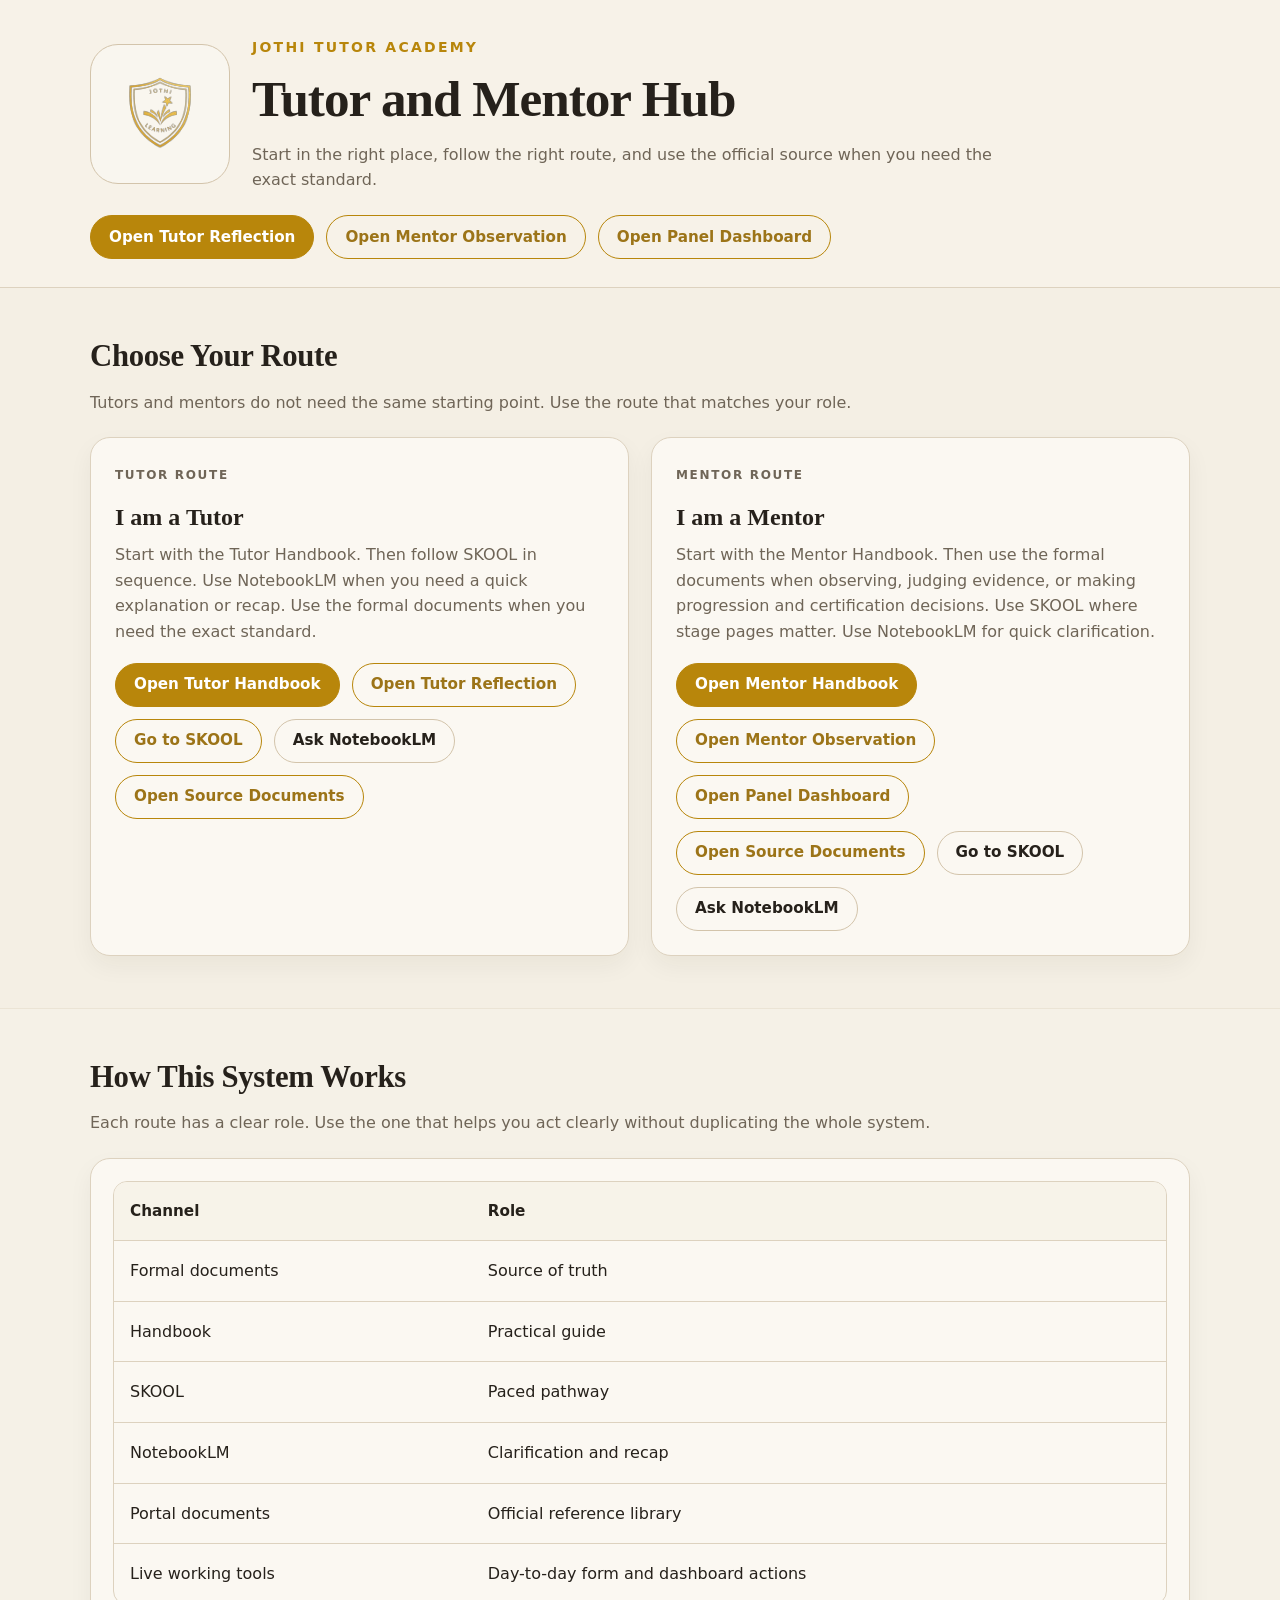
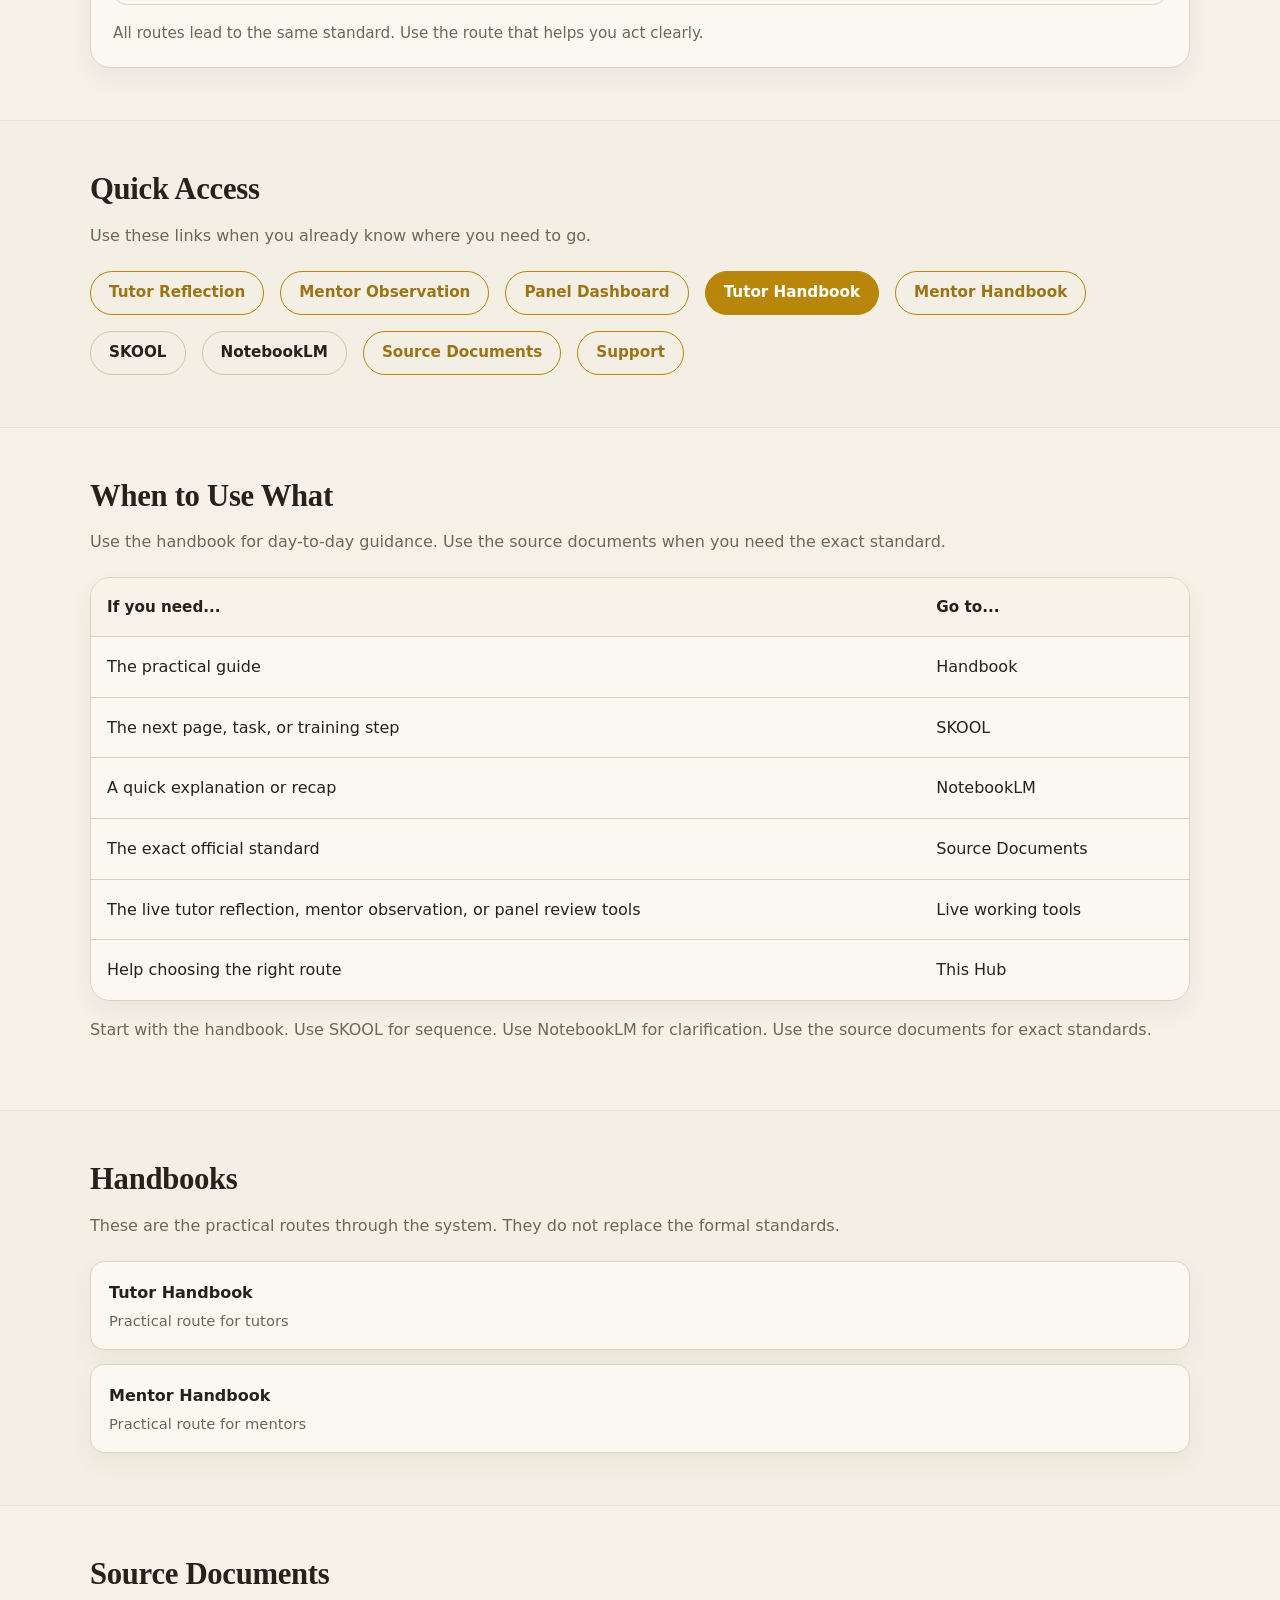
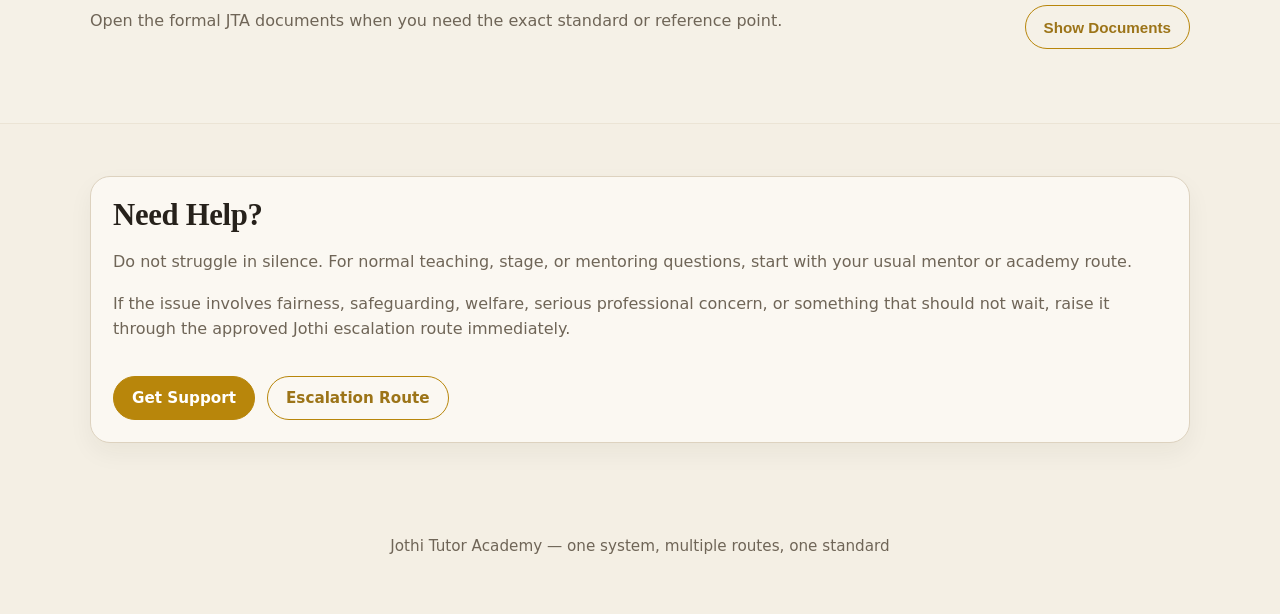
==== commit 2a9fc8ad: "Add files via upload" ====
--- a/index.html
+++ b/index.html
@@ -27,16 +27,7 @@
         </div>
       </div>
 
-      <div class="hero-tools">
-        <div class="hero-tools-head">
-          <p class="card-label">MOST USED ARTEFACTS</p>
-          <h2 class="hero-tools-title">Open the live working tools first</h2>
-          <p class="section-text no-margin">
-            These are the three most-used artefacts across tutor reflection, mentor observation, and panel review.
-          </p>
-        </div>
-        <div class="priority-grid" id="priorityTools"></div>
-      </div>
+      <div class="hero-utilities" id="priorityTools"></div>
     </div>
   </header>
 
@@ -111,6 +102,10 @@
                   <td>Portal documents</td>
                   <td>Official reference library</td>
                 </tr>
+                <tr>
+                  <td>Live working tools</td>
+                  <td>Day-to-day form and dashboard actions</td>
+                </tr>
               </tbody>
             </table>
           </div>
@@ -166,6 +161,10 @@
               <tr>
                 <td>The exact official standard</td>
                 <td>Source Documents</td>
+              </tr>
+              <tr>
+                <td>The live tutor reflection, mentor observation, or panel review tools</td>
+                <td>Live working tools</td>
               </tr>
               <tr>
                 <td>Help choosing the right route</td>
--- a/style.css
+++ b/style.css
@@ -52,30 +52,39 @@
 .hero {
   background: var(--surface-2);
   border-bottom: 1px solid var(--border);
-  padding: 56px 0 48px;
+  padding: 36px 0 28px;
 }
 
 .hero-inner {
   display: grid;
-  gap: 28px;
+  gap: 22px;
 }
 
 .hero-brand {
-  display: flex;
-  align-items: flex-start;
-  gap: 20px;
+  display: grid;
+  grid-template-columns: 140px minmax(0, 1fr);
+  align-items: center;
+  gap: 22px;
+}
+
+.hero-logo-shell {
+  width: 140px;
+  height: 140px;
+  display: grid;
+  place-items: center;
+  border: 1px solid var(--border-strong);
+  border-radius: 28px;
+  background: rgba(255, 255, 255, 0.28);
 }
 
 .hero-logo {
-  width: 72px;
-  height: 72px;
+  width: 112px;
+  height: 112px;
   object-fit: contain;
-  flex: 0 0 auto;
 }
 
 .hero-copy {
-  max-width: 820px;
-  padding-top: 4px;
+  max-width: 920px;
 }
 
 .eyebrow {
@@ -89,8 +98,8 @@
 .hero h1 {
   margin: 0 0 16px;
   font-family: Georgia, "Times New Roman", serif;
-  font-size: clamp(2.2rem, 4vw, 4rem);
-  line-height: 1.05;
+  font-size: clamp(2.2rem, 4vw, 4.2rem);
+  line-height: 1.04;
   letter-spacing: -0.02em;
 }
 
@@ -111,6 +120,18 @@
 .hero-note {
   margin: 16px 0 0;
   font-size: 0.95rem;
+}
+
+.hero-utilities,
+.button-group,
+.quick-access {
+  display: flex;
+  flex-wrap: wrap;
+  gap: 12px;
+}
+
+.no-margin {
+  margin: 0;
 }
 
 .channel-card,
@@ -188,13 +209,6 @@
   font-weight: 700;
   letter-spacing: 0.14em;
   color: rgba(184, 134, 11, 0.68);
-}
-
-.button-group,
-.quick-access {
-  display: flex;
-  flex-wrap: wrap;
-  gap: 12px;
 }
 
 .quick-access {
@@ -367,16 +381,28 @@
   }
 
   .hero {
-    padding: 40px 0 34px;
+    padding: 28px 0 24px;
+  }
+
+  .hero-inner {
+    gap: 18px;
   }
 
   .hero-brand {
-    gap: 14px;
+    grid-template-columns: 1fr;
+    justify-items: start;
+    gap: 16px;
+  }
+
+  .hero-logo-shell {
+    width: 112px;
+    height: 112px;
+    border-radius: 24px;
   }
 
   .hero-logo {
-    width: 52px;
-    height: 52px;
+    width: 88px;
+    height: 88px;
   }
 
   .route-card,
@@ -396,6 +422,7 @@
     width: 100%;
   }
 
+  .hero-utilities,
   .button-group,
   .quick-access {
     flex-direction: column;
